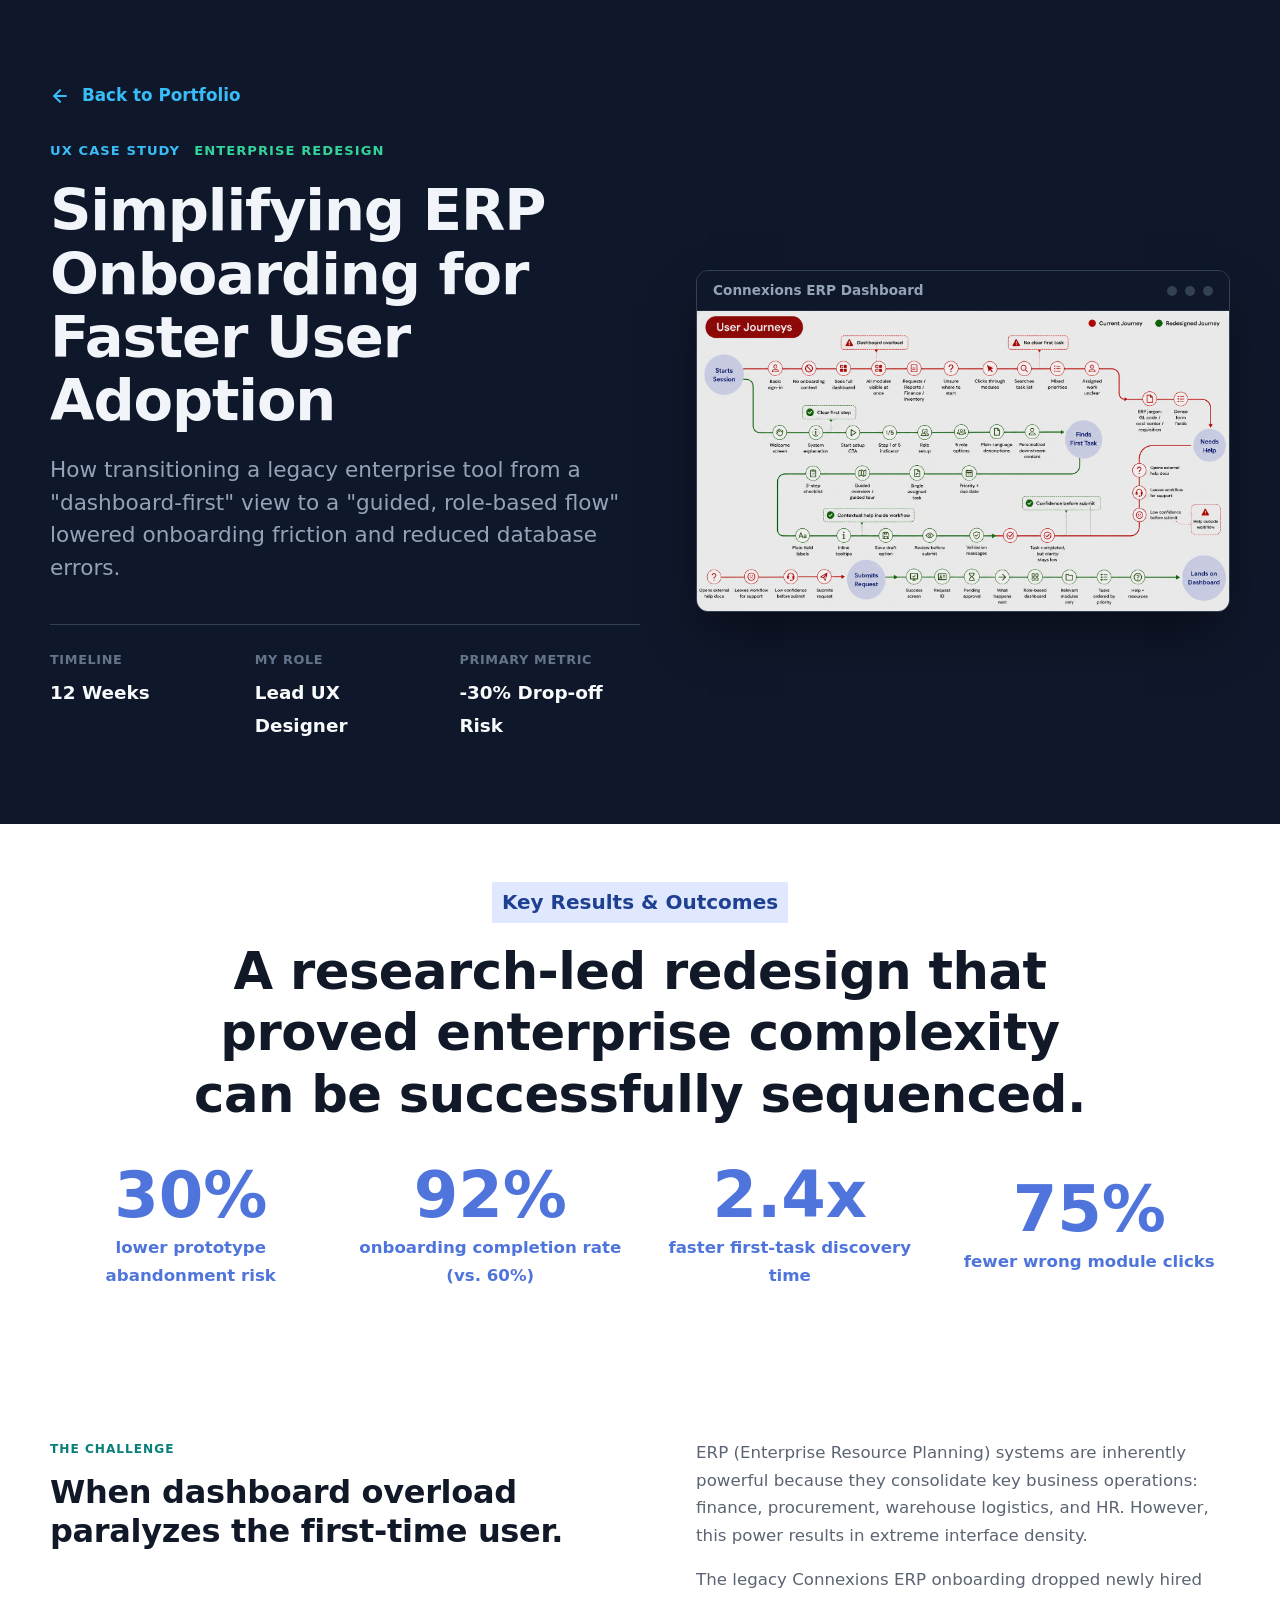
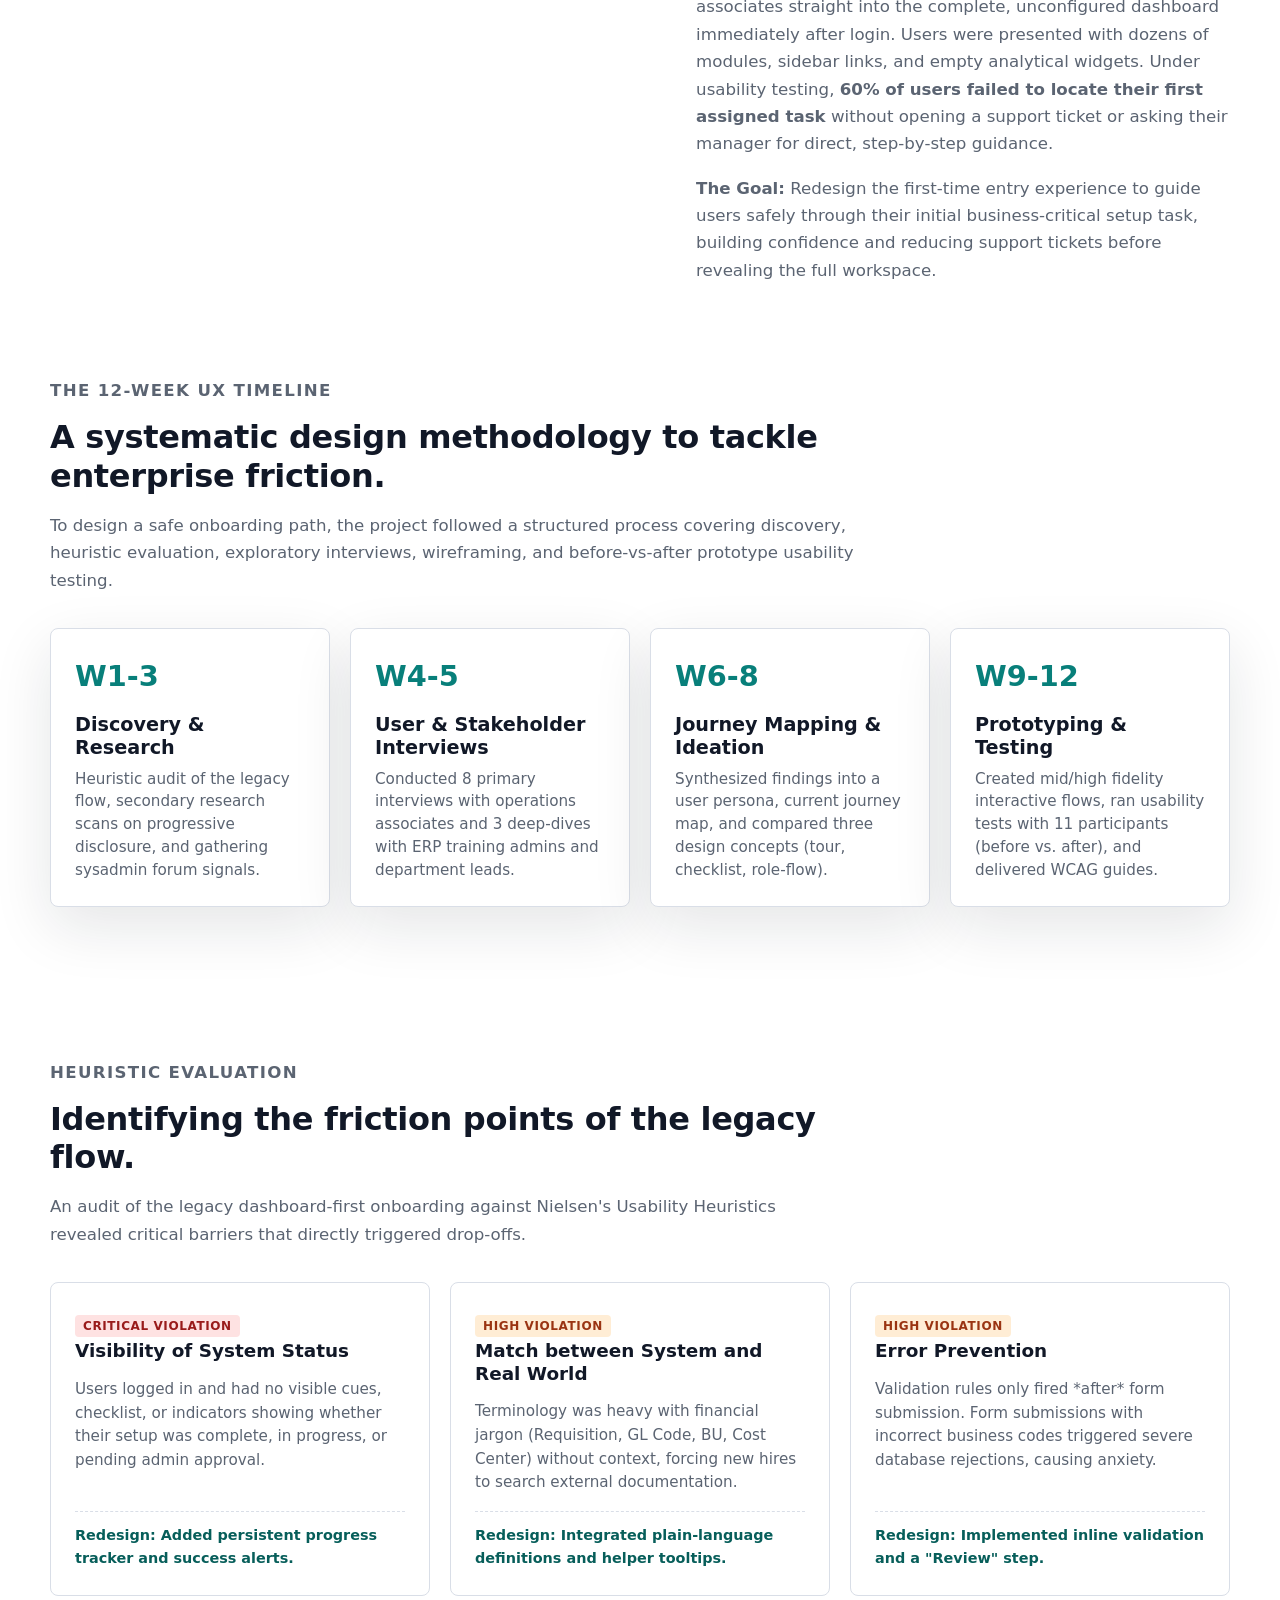
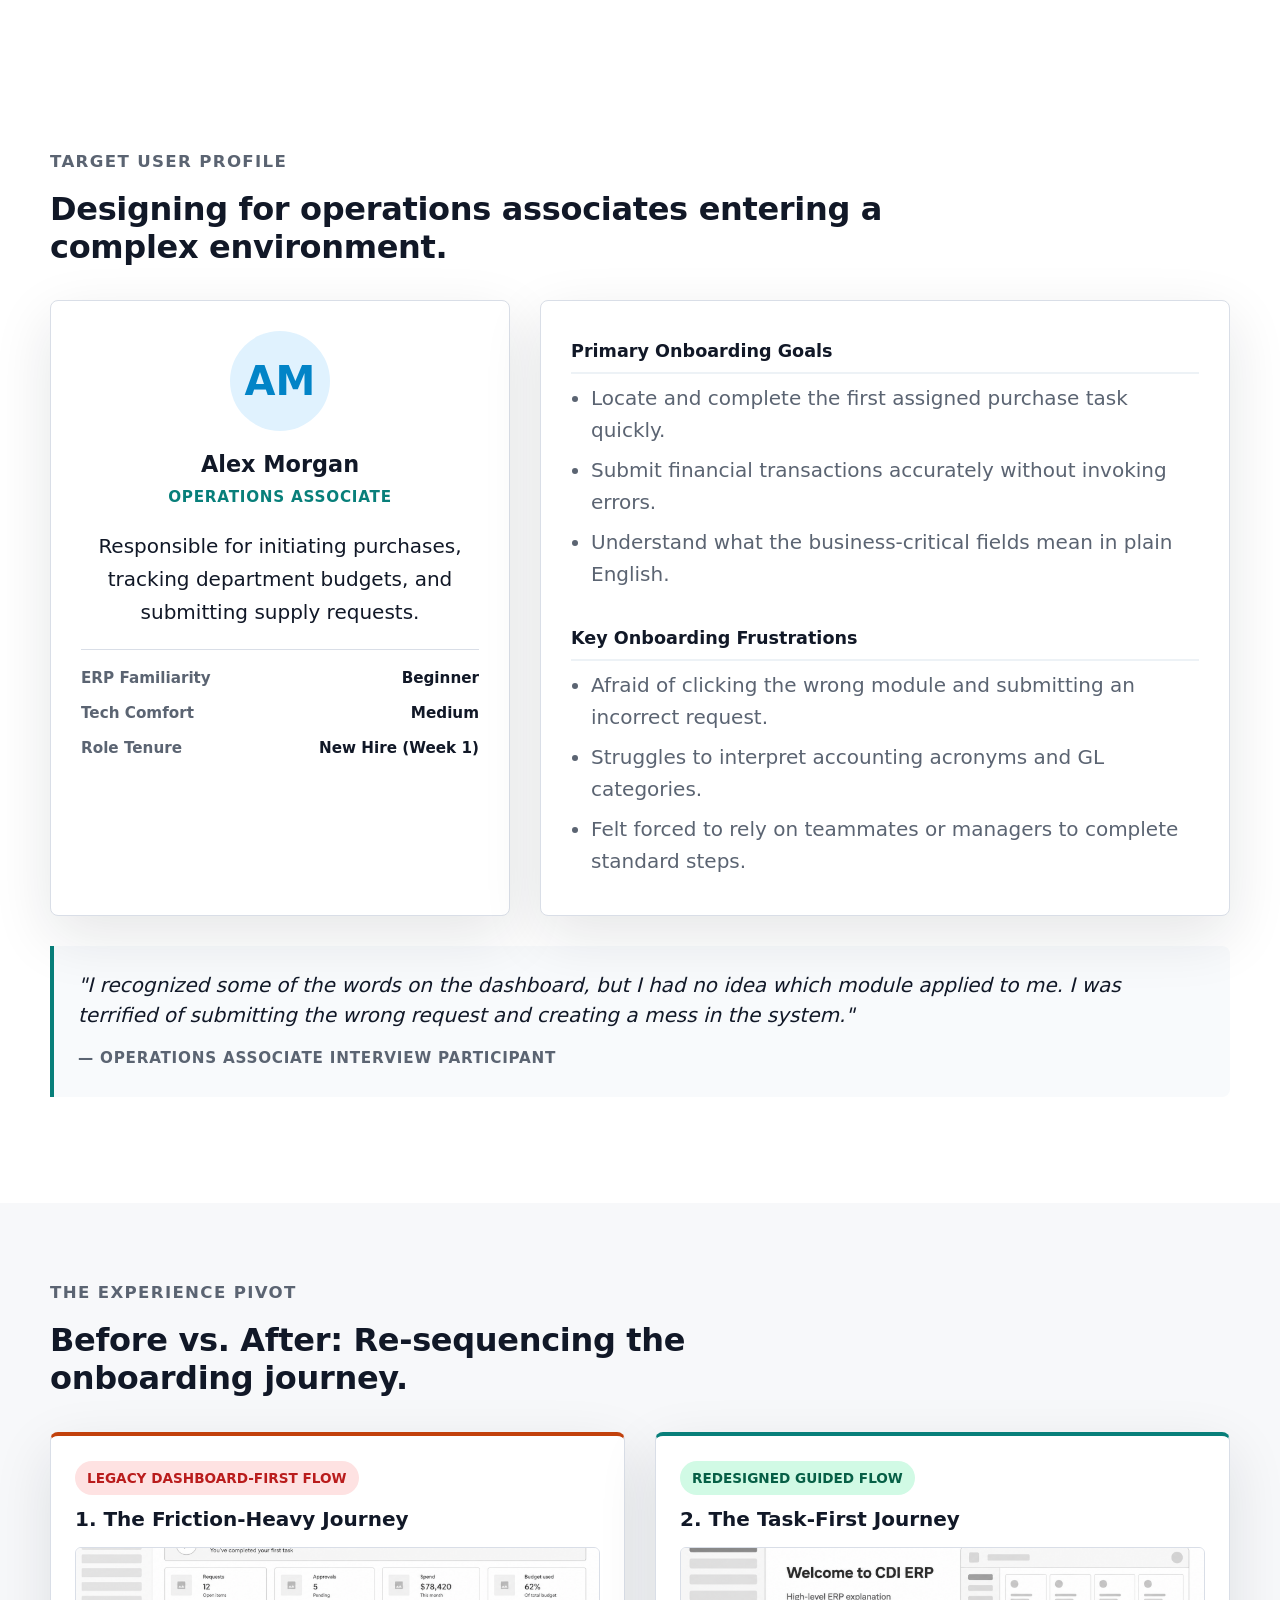
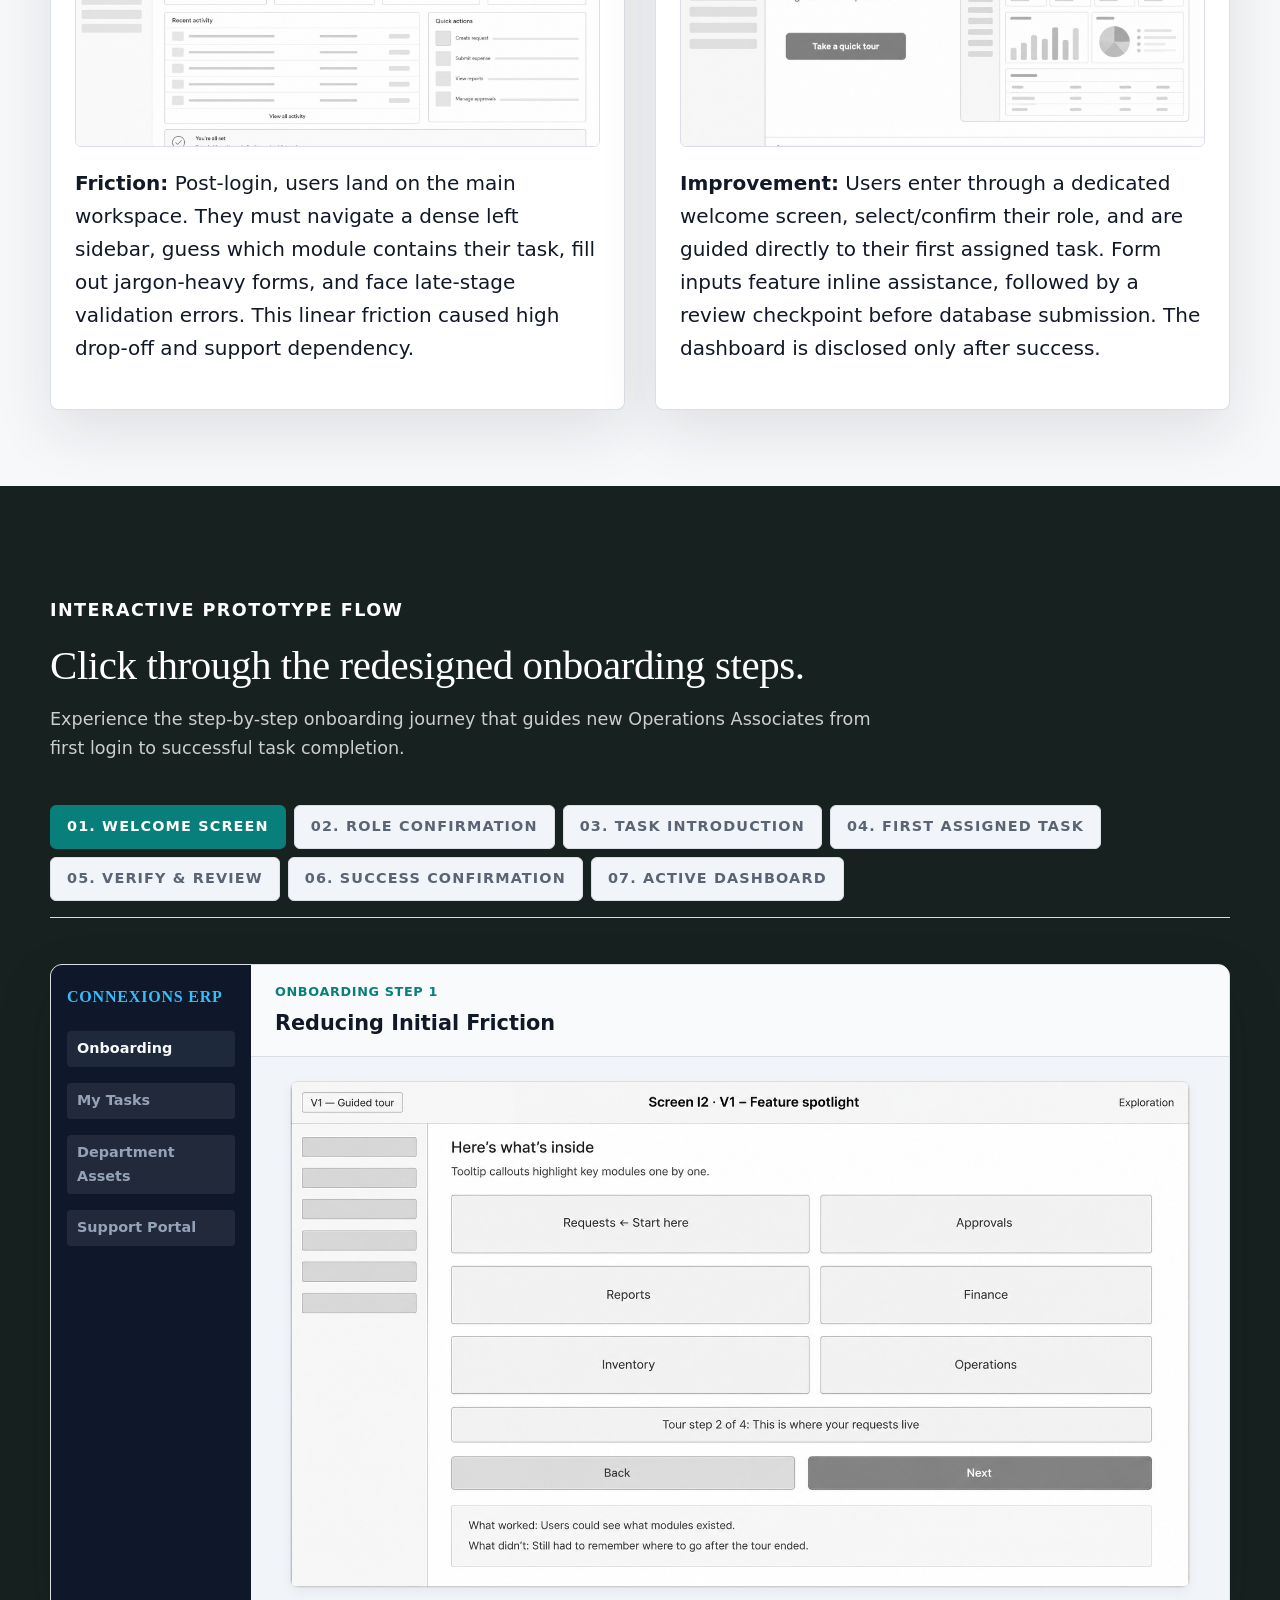
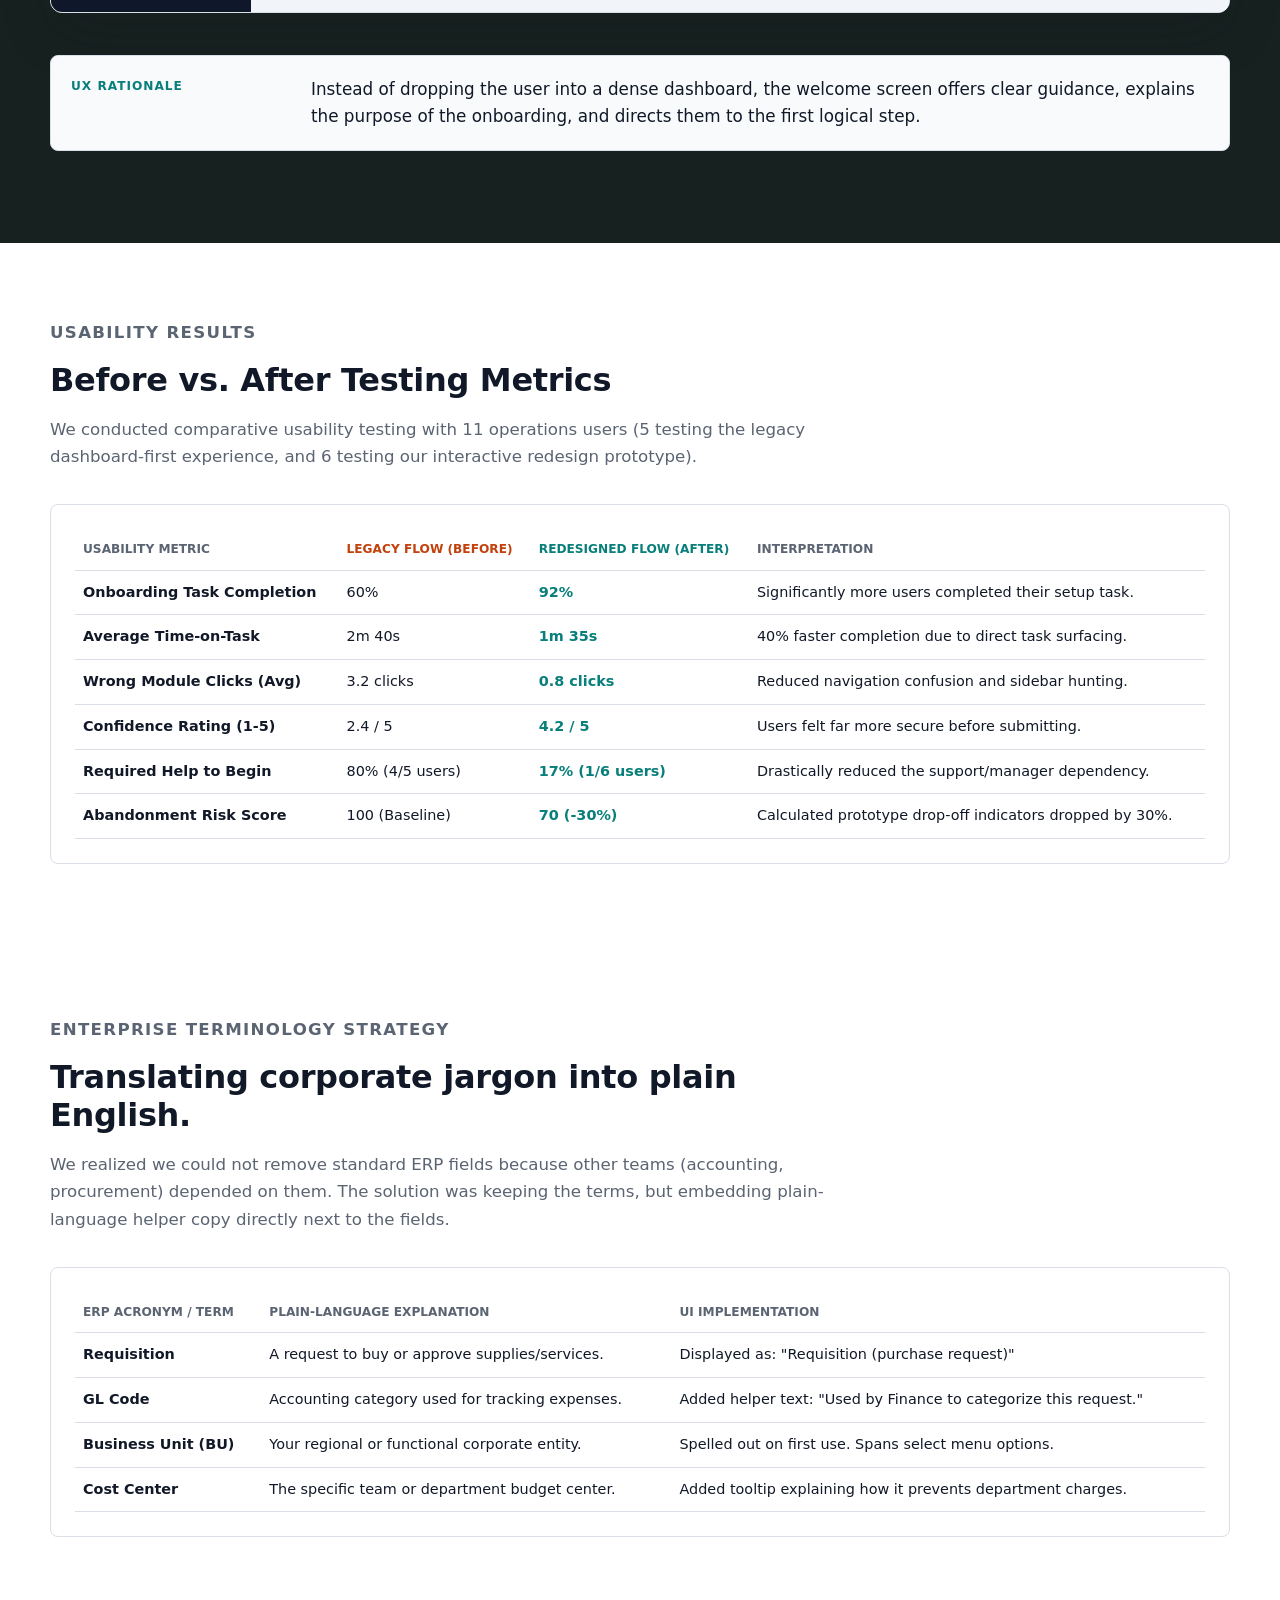
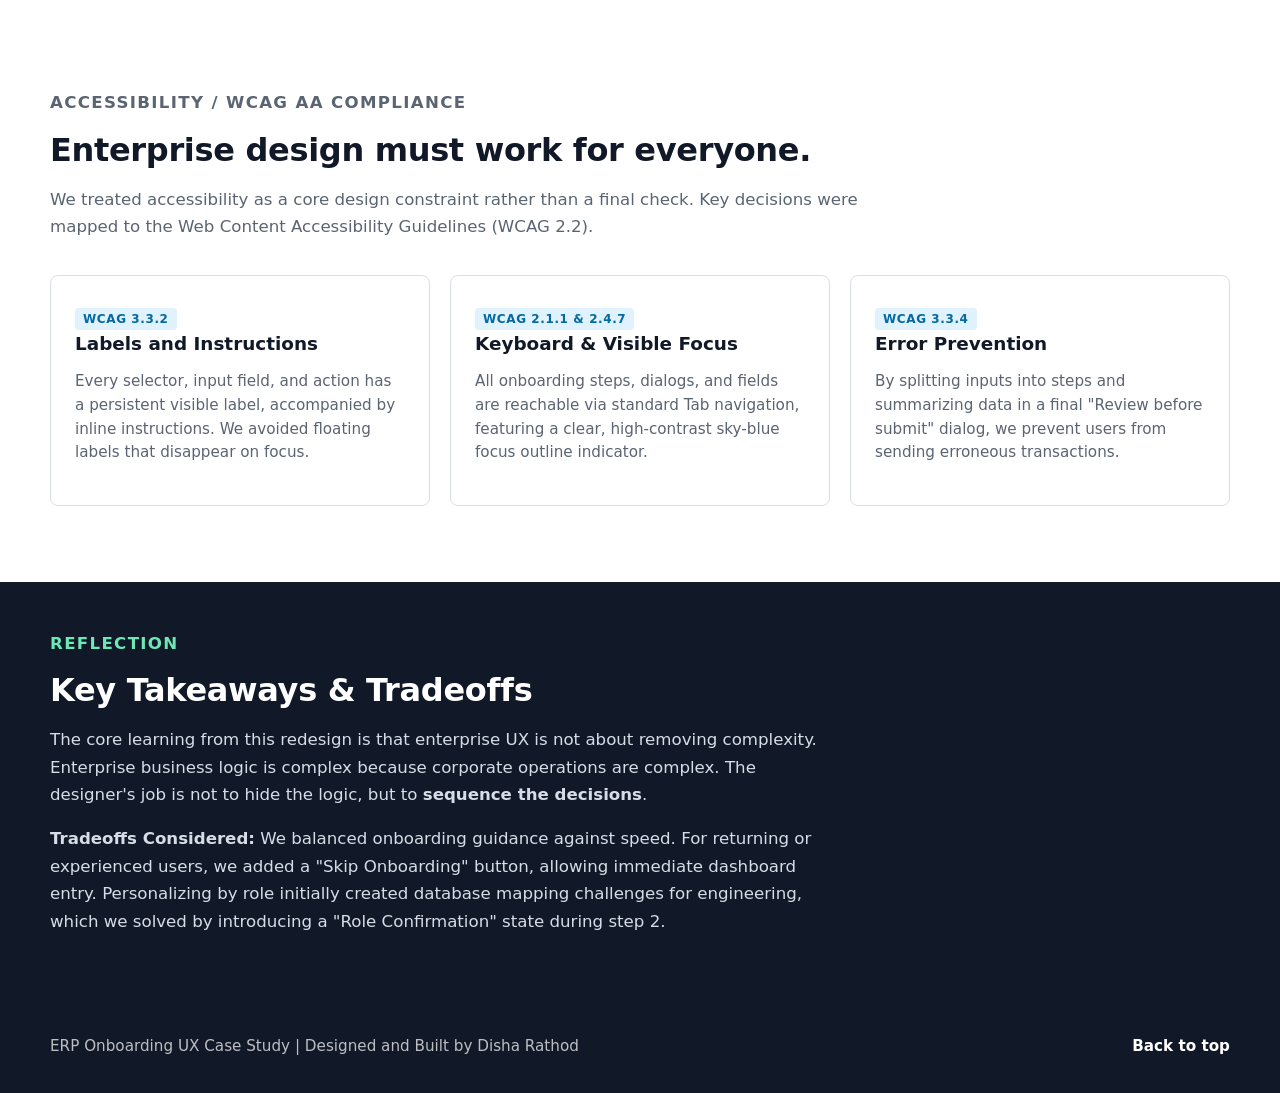
==== erp_case_study.html @ 384bfbc7 "feat: add ERP Onboarding UX case study and integrate with homepage" ====
<!DOCTYPE html>
<html lang="en">
<head>
  <meta charset="UTF-8" />
  <meta name="viewport" content="width=device-width, initial-scale=1.0" />
  <title>Simplifying ERP Onboarding | Enterprise UX Case Study</title>
  <link rel="stylesheet" href="styles.css" />
</head>
<body class="erp-page">
  <a class="skip-link" href="#main">Skip to content</a>

  <main id="main">
    <!-- Hero Section -->
    <section class="erp-hero" id="top">
      <div class="section-inner">
        <a href="index.html" class="erp-back-link" aria-label="Back to main portfolio">
          <svg width="20" height="20" viewBox="0 0 24 24" fill="none" stroke="currentColor" stroke-width="2.5" stroke-linecap="round" stroke-linejoin="round" aria-hidden="true" style="vertical-align: middle; margin-right: 4px;"><line x1="19" y1="12" x2="5" y2="12"></line><polyline points="12 19 5 12 12 5"></polyline></svg>
          Back to Portfolio
        </a>
        
        <div class="erp-hero-grid">
          <div class="erp-hero-copy">
            <div class="erp-tag-row" aria-label="Project categories">
              <span>UX Case Study</span>
              <span>Enterprise Redesign</span>
            </div>
            <h1>Simplifying ERP Onboarding for Faster User Adoption</h1>
            <p class="erp-hero-subtitle">
              How transitioning a legacy enterprise tool from a "dashboard-first" view to a "guided, role-based flow" lowered onboarding friction and reduced database errors.
            </p>
            
            <div class="erp-hero-meta" aria-label="Project overview">
              <article>
                <span>Timeline</span>
                <strong>12 Weeks</strong>
              </article>
              <article>
                <span>My Role</span>
                <strong>Lead UX Designer</strong>
              </article>
              <article>
                <span>Primary Metric</span>
                <strong>-30% Drop-off Risk</strong>
              </article>
            </div>
          </div>
          
          <div class="erp-browser-frame" aria-label="Redesigned ERP portal preview">
            <div class="erp-browser-bar">
              <span>Connexions ERP Dashboard</span>
              <i></i><i></i><i></i>
            </div>
            <div class="erp-browser-visual">
              <img src="assets/erp/wireframe_10.png" alt="Widescreen high-fidelity redesign preview" />
            </div>
          </div>
        </div>
      </div>
    </section>

    <!-- Impact Section -->
    <section class="impact-hero" id="impact" aria-label="Impact overview">
      <div class="section-inner">
        <p class="impact-kicker">Key Results & Outcomes</p>
        <h2>A research-led redesign that proved enterprise complexity can be successfully sequenced.</h2>
        <div class="impact-number-row">
          <article>
            <strong>30%</strong>
            <span>lower prototype abandonment risk</span>
          </article>
          <article>
            <strong>92%</strong>
            <span>onboarding completion rate (vs. 60%)</span>
          </article>
          <article>
            <strong>2.4x</strong>
            <span>faster first-task discovery time</span>
          </article>
          <article>
            <strong>75%</strong>
            <span>fewer wrong module clicks</span>
          </article>
        </div>
      </div>
    </section>

    <!-- Context & Challenge -->
    <section class="context-section" id="context">
      <div class="section-inner context-grid">
        <div>
          <p class="eyebrow">The Challenge</p>
          <h2>When dashboard overload paralyzes the first-time user.</h2>
        </div>
        <div class="body-stack">
          <p>
            ERP (Enterprise Resource Planning) systems are inherently powerful because they consolidate key business operations: finance, procurement, warehouse logistics, and HR. However, this power results in extreme interface density.
          </p>
          <p>
            The legacy Connexions ERP onboarding dropped newly hired associates straight into the complete, unconfigured dashboard immediately after login. Users were presented with dozens of modules, sidebar links, and empty analytical widgets. Under usability testing, <strong>60% of users failed to locate their first assigned task</strong> without opening a support ticket or asking their manager for direct, step-by-step guidance.
          </p>
          <p>
            <strong>The Goal:</strong> Redesign the first-time entry experience to guide users safely through their initial business-critical setup task, building confidence and reducing support tickets before revealing the full workspace.
          </p>
        </div>
      </div>
    </section>

    <!-- 12-Week Timeline -->
    <section class="project-specs-section" id="timeline" aria-label="Project Timeline">
      <div class="section-inner">
        <div class="section-heading">
          <p class="eyebrow">The 12-Week UX Timeline</p>
          <h2>A systematic design methodology to tackle enterprise friction.</h2>
          <p>
            To design a safe onboarding path, the project followed a structured process covering discovery, heuristic evaluation, exploratory interviews, wireframing, and before-vs-after prototype usability testing.
          </p>
        </div>
        
        <div class="erp-timeline-grid">
          <article class="erp-timeline-card">
            <span class="week-number">W1-3</span>
            <h3>Discovery & Research</h3>
            <p>Heuristic audit of the legacy flow, secondary research scans on progressive disclosure, and gathering sysadmin forum signals.</p>
          </article>
          <article class="erp-timeline-card">
            <span class="week-number">W4-5</span>
            <h3>User & Stakeholder Interviews</h3>
            <p>Conducted 8 primary interviews with operations associates and 3 deep-dives with ERP training admins and department leads.</p>
          </article>
          <article class="erp-timeline-card">
            <span class="week-number">W6-8</span>
            <h3>Journey Mapping & Ideation</h3>
            <p>Synthesized findings into a user persona, current journey map, and compared three design concepts (tour, checklist, role-flow).</p>
          </article>
          <article class="erp-timeline-card">
            <span class="week-number">W9-12</span>
            <h3>Prototyping & Testing</h3>
            <p>Created mid/high fidelity interactive flows, ran usability tests with 11 participants (before vs. after), and delivered WCAG guides.</p>
          </article>
        </div>
      </div>
    </section>

    <!-- Heuristic Evaluation -->
    <section class="system-section" id="heuristics">
      <div class="section-inner">
        <div class="section-heading narrow">
          <p class="eyebrow">Heuristic Evaluation</p>
          <h2>Identifying the friction points of the legacy flow.</h2>
          <p>
            An audit of the legacy dashboard-first onboarding against Nielsen's Usability Heuristics revealed critical barriers that directly triggered drop-offs.
          </p>
        </div>
        
        <div class="erp-audit-grid">
          <article class="erp-audit-card">
            <div>
              <span class="severity-badge critical">Critical Violation</span>
              <h3>Visibility of System Status</h3>
              <p>Users logged in and had no visible cues, checklist, or indicators showing whether their setup was complete, in progress, or pending admin approval.</p>
            </div>
            <div class="response-note">Redesign: Added persistent progress tracker and success alerts.</div>
          </article>
          
          <article class="erp-audit-card">
            <div>
              <span class="severity-badge high">High Violation</span>
              <h3>Match between System and Real World</h3>
              <p>Terminology was heavy with financial jargon (Requisition, GL Code, BU, Cost Center) without context, forcing new hires to search external documentation.</p>
            </div>
            <div class="response-note">Redesign: Integrated plain-language definitions and helper tooltips.</div>
          </article>
          
          <article class="erp-audit-card">
            <div>
              <span class="severity-badge high">High Violation</span>
              <h3>Error Prevention</h3>
              <p>Validation rules only fired *after* form submission. Form submissions with incorrect business codes triggered severe database rejections, causing anxiety.</p>
            </div>
            <div class="response-note">Redesign: Implemented inline validation and a "Review" step.</div>
          </article>
        </div>
      </div>
    </section>

    <!-- Primary Persona -->
    <section class="context-section" id="persona">
      <div class="section-inner">
        <div class="section-heading">
          <p class="eyebrow">Target User Profile</p>
          <h2>Designing for operations associates entering a complex environment.</h2>
        </div>
        
        <div class="erp-persona-grid">
          <article class="erp-persona-card">
            <div class="erp-persona-avatar">AM</div>
            <h3>Alex Morgan</h3>
            <span class="role-title">Operations Associate</span>
            <p>Responsible for initiating purchases, tracking department budgets, and submitting supply requests.</p>
            <dl>
              <div><dt>ERP Familiarity</dt><dd>Beginner</dd></div>
              <div><dt>Tech Comfort</dt><dd>Medium</dd></div>
              <div><dt>Role Tenure</dt><dd>New Hire (Week 1)</dd></div>
            </dl>
          </article>
          
          <div class="erp-persona-details">
            <div>
              <h4>Primary Onboarding Goals</h4>
              <ul>
                <li>Locate and complete the first assigned purchase task quickly.</li>
                <li>Submit financial transactions accurately without invoking errors.</li>
                <li>Understand what the business-critical fields mean in plain English.</li>
              </ul>
            </div>
            <div>
              <h4>Key Onboarding Frustrations</h4>
              <ul>
                <li>Afraid of clicking the wrong module and submitting an incorrect request.</li>
                <li>Struggles to interpret accounting acronyms and GL categories.</li>
                <li>Felt forced to rely on teammates or managers to complete standard steps.</li>
              </ul>
            </div>
          </div>
        </div>
        
        <div class="erp-quote-strip">
          <p>"I recognized some of the words on the dashboard, but I had no idea which module applied to me. I was terrified of submitting the wrong request and creating a mess in the system."</p>
          <span>— Operations Associate Interview Participant</span>
        </div>
      </div>
    </section>

    <!-- Before & After Comparison -->
    <section class="process-section" id="journey">
      <div class="section-inner">
        <div class="section-heading">
          <p class="eyebrow">The Experience Pivot</p>
          <h2>Before vs. After: Re-sequencing the onboarding journey.</h2>
        </div>

        <div class="erp-comparison-grid">
          <article class="erp-comparison-card before">
            <span class="erp-metric-badge" style="background:#fee2e2; color:#b91c1c;">Legacy Dashboard-First Flow</span>
            <h3>1. The Friction-Heavy Journey</h3>
            <div class="visual-mockup">
              <img src="assets/erp/wireframe_9.png" alt="Legacy dense dashboard before redesign" />
            </div>
            <p><strong>Friction:</strong> Post-login, users land on the main workspace. They must navigate a dense left sidebar, guess which module contains their task, fill out jargon-heavy forms, and face late-stage validation errors. This linear friction caused high drop-off and support dependency.</p>
          </article>

          <article class="erp-comparison-card after">
            <span class="erp-metric-badge" style="background:#d1fae5; color:#065f46;">Redesigned Guided Flow</span>
            <h3>2. The Task-First Journey</h3>
            <div class="visual-mockup">
              <img src="assets/erp/wireframe_1.png" alt="Redesigned guided entry flow" />
            </div>
            <p><strong>Improvement:</strong> Users enter through a dedicated welcome screen, select/confirm their role, and are guided directly to their first assigned task. Form inputs feature inline assistance, followed by a review checkpoint before database submission. The dashboard is disclosed only after success.</p>
          </article>
        </div>
      </div>
    </section>

    <!-- Interactive Walkthrough -->
    <section class="cp-walkthrough erp-walkthrough" id="walkthrough">
      <div class="cp-container">
        <div class="cp-section-heading light">
          <p class="cp-eyebrow">Interactive Prototype Flow</p>
          <h2>Click through the redesigned onboarding steps.</h2>
          <p>
            Experience the step-by-step onboarding journey that guides new Operations Associates from first login to successful task completion.
          </p>
        </div>

        <div class="cp-walkthrough-shell">
          <div class="cp-screen-tabs erp-screen-tabs" role="tablist" aria-label="ERP Onboarding screens">
            <button type="button" class="active" data-erp-screen="welcome" role="tab" aria-selected="true">01. Welcome Screen</button>
            <button type="button" data-erp-screen="rolesetup" role="tab" aria-selected="false">02. Role Confirmation</button>
            <button type="button" data-erp-screen="taskintro" role="tab" aria-selected="false">03. Task Introduction</button>
            <button type="button" data-erp-screen="firsttask" role="tab" aria-selected="false">04. First Assigned Task</button>
            <button type="button" data-erp-screen="review" role="tab" aria-selected="false">05. Verify & Review</button>
            <button type="button" data-erp-screen="success" role="tab" aria-selected="false">06. Success Confirmation</button>
            <button type="button" data-erp-screen="dashboard" role="tab" aria-selected="false">07. Active Dashboard</button>
          </div>

          <div class="cp-prototype-frame erp-prototype-frame">
            <aside class="cp-prototype-nav erp-prototype-nav">
              <strong>Connexions ERP</strong>
              <span class="active">Onboarding</span>
              <span>My Tasks</span>
              <span>Department Assets</span>
              <span>Support Portal</span>
            </aside>
            <div class="cp-prototype-screen erp-prototype-screen">
              <div class="erp-screen-top">
                <span id="erp-screen-kicker">Onboarding Step 1</span>
                <strong id="erp-screen-title">Reducing Initial Friction</strong>
              </div>
              <div class="erp-screen-content" id="erp-screen-content" aria-live="polite">
                <div class="erp-mockup-wrapper">
                  <img id="erp-screen-img" src="assets/erp/wireframe_2.png" alt="Onboarding Welcome Screen" />
                </div>
              </div>
            </div>
          </div>

          <aside class="cp-screen-rationale erp-screen-rationale" id="erp-screen-rationale">
            <p class="cp-eyebrow">UX Rationale</p>
            <p id="erp-screen-rationale-text">
              Instead of dropping the user into a dense dashboard, the welcome screen offers clear guidance, explains the purpose of the onboarding, and directs them to the first logical step.
            </p>
          </aside>
        </div>
      </div>
    </section>

    <!-- Usability Testing Results -->
    <section class="context-section" id="results">
      <div class="section-inner">
        <div class="section-heading">
          <p class="eyebrow">Usability Results</p>
          <h2>Before vs. After Testing Metrics</h2>
          <p>
            We conducted comparative usability testing with 11 operations users (5 testing the legacy dashboard-first experience, and 6 testing our interactive redesign prototype).
          </p>
        </div>

        <div class="decision-matrix" aria-label="Before and after usability testing metrics">
          <table>
            <thead>
              <tr>
                <th scope="col">Usability Metric</th>
                <th scope="col" style="color: var(--red);">Legacy Flow (Before)</th>
                <th scope="col" style="color: var(--teal);">Redesigned Flow (After)</th>
                <th scope="col">Interpretation</th>
              </tr>
            </thead>
            <tbody>
              <tr>
                <td><strong>Onboarding Task Completion</strong></td>
                <td>60%</td>
                <td style="font-weight:800; color: var(--teal);">92%</td>
                <td>Significantly more users completed their setup task.</td>
              </tr>
              <tr>
                <td><strong>Average Time-on-Task</strong></td>
                <td>2m 40s</td>
                <td style="font-weight:800; color: var(--teal);">1m 35s</td>
                <td>40% faster completion due to direct task surfacing.</td>
              </tr>
              <tr>
                <td><strong>Wrong Module Clicks (Avg)</strong></td>
                <td>3.2 clicks</td>
                <td style="font-weight:800; color: var(--teal);">0.8 clicks</td>
                <td>Reduced navigation confusion and sidebar hunting.</td>
              </tr>
              <tr>
                <td><strong>Confidence Rating (1-5)</strong></td>
                <td>2.4 / 5</td>
                <td style="font-weight:800; color: var(--teal);">4.2 / 5</td>
                <td>Users felt far more secure before submitting.</td>
              </tr>
              <tr>
                <td><strong>Required Help to Begin</strong></td>
                <td>80% (4/5 users)</td>
                <td style="font-weight:800; color: var(--teal);">17% (1/6 users)</td>
                <td>Drastically reduced the support/manager dependency.</td>
              </tr>
              <tr>
                <td><strong>Abandonment Risk Score</strong></td>
                <td>100 (Baseline)</td>
                <td style="font-weight:800; color: var(--teal);">70 (-30%)</td>
                <td>Calculated prototype drop-off indicators dropped by 30%.</td>
              </tr>
            </tbody>
          </table>
        </div>
      </div>
    </section>

    <!-- Content Glossary -->
    <section class="system-section" id="glossary">
      <div class="section-inner">
        <div class="section-heading narrow">
          <p class="eyebrow">Enterprise Terminology Strategy</p>
          <h2>Translating corporate jargon into plain English.</h2>
          <p>
            We realized we could not remove standard ERP fields because other teams (accounting, procurement) depended on them. The solution was keeping the terms, but embedding plain-language helper copy directly next to the fields.
          </p>
        </div>

        <div class="decision-matrix" aria-label="Terminology translations">
          <table>
            <thead>
              <tr>
                <th scope="col">ERP Acronym / Term</th>
                <th scope="col">Plain-Language Explanation</th>
                <th scope="col">UI Implementation</th>
              </tr>
            </thead>
            <tbody>
              <tr>
                <td><strong>Requisition</strong></td>
                <td>A request to buy or approve supplies/services.</td>
                <td>Displayed as: "Requisition (purchase request)"</td>
              </tr>
              <tr>
                <td><strong>GL Code</strong></td>
                <td>Accounting category used for tracking expenses.</td>
                <td>Added helper text: "Used by Finance to categorize this request."</td>
              </tr>
              <tr>
                <td><strong>Business Unit (BU)</strong></td>
                <td>Your regional or functional corporate entity.</td>
                <td>Spelled out on first use. Spans select menu options.</td>
              </tr>
              <tr>
                <td><strong>Cost Center</strong></td>
                <td>The specific team or department budget center.</td>
                <td>Added tooltip explaining how it prevents department charges.</td>
              </tr>
            </tbody>
          </table>
        </div>
      </div>
    </section>

    <!-- Accessibility Section -->
    <section class="context-section" id="accessibility">
      <div class="section-inner">
        <div class="section-heading">
          <p class="eyebrow">Accessibility / WCAG AA Compliance</p>
          <h2>Enterprise design must work for everyone.</h2>
          <p>
            We treated accessibility as a core design constraint rather than a final check. Key decisions were mapped to the Web Content Accessibility Guidelines (WCAG 2.2).
          </p>
        </div>

        <div class="erp-audit-grid">
          <article class="erp-audit-card">
            <div>
              <span class="severity-badge" style="background:#e0f2fe; color:#0369a1;">WCAG 3.3.2</span>
              <h3>Labels and Instructions</h3>
              <p>Every selector, input field, and action has a persistent visible label, accompanied by inline instructions. We avoided floating labels that disappear on focus.</p>
            </div>
          </article>
          <article class="erp-audit-card">
            <div>
              <span class="severity-badge" style="background:#e0f2fe; color:#0369a1;">WCAG 2.1.1 & 2.4.7</span>
              <h3>Keyboard & Visible Focus</h3>
              <p>All onboarding steps, dialogs, and fields are reachable via standard Tab navigation, featuring a clear, high-contrast sky-blue focus outline indicator.</p>
            </div>
          </article>
          <article class="erp-audit-card">
            <div>
              <span class="severity-badge" style="background:#e0f2fe; color:#0369a1;">WCAG 3.3.4</span>
              <h3>Error Prevention</h3>
              <p>By splitting inputs into steps and summarizing data in a final "Review before submit" dialog, we prevent users from sending erroneous transactions.</p>
            </div>
          </article>
        </div>
      </div>
    </section>

    <!-- Reflections & Tradeoffs -->
    <section class="reflection-section" id="reflections">
      <div class="section-inner reflection-card">
        <p class="eyebrow">Reflection</p>
        <h2>Key Takeaways & Tradeoffs</h2>
        <p>
          The core learning from this redesign is that enterprise UX is not about removing complexity. Enterprise business logic is complex because corporate operations are complex. The designer's job is not to hide the logic, but to <strong>sequence the decisions</strong>.
        </p>
        <p>
          <strong>Tradeoffs Considered:</strong> We balanced onboarding guidance against speed. For returning or experienced users, we added a "Skip Onboarding" button, allowing immediate dashboard entry. Personalizing by role initially created database mapping challenges for engineering, which we solved by introducing a "Role Confirmation" state during step 2.
        </p>
      </div>
    </section>
  </main>

  <footer class="cp-footer erp-footer">
    <div class="cp-container">
      <p>ERP Onboarding UX Case Study | Designed and Built by Disha Rathod</p>
      <a href="#top">Back to top</a>
    </div>
  </footer>

  <script>
    // Configuration object mapping tabs to wireframe images, kickers, titles, and rationale copy.
    const erpScreens = {
      welcome: {
        kicker: "Onboarding Step 1: Welcome Screen",
        title: "Reducing Initial Friction",
        image: "assets/erp/wireframe_2.png",
        rationale: "Instead of dropping the user into a dense dashboard, the welcome screen offers clear guidance, explains the purpose of the onboarding, and directs them to the first logical step."
      },
      rolesetup: {
        kicker: "Onboarding Step 2: Role Confirmation",
        title: "Personalizing the Workflow",
        image: "assets/erp/wireframe_3.png",
        rationale: "Confirming the user's role (e.g., Operations Associate) ensures that only relevant modules and tasks are surfaced, preventing cognitive overload and irrelevant navigation choices."
      },
      taskintro: {
        kicker: "Onboarding Step 3: Task Introduction",
        title: "Providing Clear Direction",
        image: "assets/erp/wireframe_4.png",
        rationale: "Before launching into the form, a transitional intro details exactly what the user is about to do and why it matters, ensuring they feel prepared and in control."
      },
      firsttask: {
        kicker: "Onboarding Step 4: First Assigned Task",
        title: "Guided Interaction",
        image: "assets/erp/wireframe_5.png",
        rationale: "The user is guided to fill out their first business task (e.g. creating a purchase requisition) with inline contextual tooltips explaining complex terms like GL Code and Cost Center."
      },
      review: {
        kicker: "Onboarding Step 5: Verify & Review",
        title: "Error Prevention & Reassurance",
        image: "assets/erp/wireframe_6.png",
        rationale: "Before committing data, a comprehensive review screen highlights what will be submitted. This directly addresses the users' fear of making a costly database mistake."
      },
      success: {
        kicker: "Onboarding Step 6: Success Confirmation",
        title: "Building Confidence",
        image: "assets/erp/wireframe_7.png",
        rationale: "Confirming that the task was successfully received by the database validates the user's effort and gives them clear instructions on what to expect next."
      },
      dashboard: {
        kicker: "Onboarding Step 7: Active Dashboard",
        title: "Entering the Workspace",
        image: "assets/erp/wireframe_8.png",
        rationale: "After successfully completing their first task, the user is transitioned to the main ERP dashboard. The workspace is now fully configured and prioritizes their role's key modules."
      }
    };

    const erpButtons = document.querySelectorAll("[data-erp-screen]");
    const erpKicker = document.querySelector("#erp-screen-kicker");
    const erpTitle = document.querySelector("#erp-screen-title");
    const erpImage = document.querySelector("#erp-screen-img");
    const erpRationale = document.querySelector("#erp-screen-rationale-text");

    erpButtons.forEach((button) => {
      button.addEventListener("click", () => {
        const key = button.dataset.erpScreen;
        const screen = erpScreens[key];
        
        erpButtons.forEach((btn) => {
          const active = btn === button;
          btn.classList.toggle("active", active);
          btn.setAttribute("aria-selected", active ? "true" : "false");
        });
        
        erpKicker.textContent = screen.kicker;
        erpTitle.textContent = screen.title;
        erpImage.src = screen.image;
        erpImage.alt = screen.kicker;
        erpRationale.textContent = screen.rationale;
      });
    });
  </script>
</body>
</html>
---- styles.css ----
:root {
  --bg: #f7f8fa;
  --surface: #ffffff;
  --ink: #111827;
  --muted: #5b6472;
  --soft: #edf2f6;
  --line: #d9dee7;
  --teal: #087f7a;
  --teal-dark: #075e5a;
  --blue: #2563eb;
  --amber: #b7791f;
  --red: #c2410c;
  --green: #0f766e;
  --radius: 8px;
  --shadow: 0 20px 60px rgba(17, 24, 39, 0.11);
}

* {
  box-sizing: border-box;
}

html {
  scroll-behavior: smooth;
}

body {
  margin: 0;
  background: var(--bg);
  color: var(--ink);
  font-family:
    Inter, ui-sans-serif, system-ui, -apple-system, BlinkMacSystemFont, "Segoe UI", sans-serif;
  line-height: 1.65;
  font-size: 1.25rem;
}

button,
input,
select,
textarea {
  font: inherit;
}

a {
  color: inherit;
}

a:focus-visible,
button:focus-visible,
input:focus-visible,
select:focus-visible,
textarea:focus-visible {
  outline: 3px solid rgba(8, 127, 122, 0.45);
  outline-offset: 4px;
}

.skip-link {
  position: absolute;
  top: 12px;
  left: 12px;
  z-index: 20;
  transform: translateY(-140%);
  padding: 10px 14px;
  border-radius: var(--radius);
  background: var(--ink);
  color: var(--surface);
}

.skip-link:focus {
  transform: translateY(0);
}

.section-inner {
  width: min(1180px, calc(100% - 40px));
  margin: 0 auto;
}

section {
  padding: 76px 0;
}

.hero-section {
  position: relative;
  overflow: hidden;
  min-height: 680px;
  padding: 82px 0;
  background: #000000;
  color: #f8fafc;
}

.hero-grid,
.context-grid,
.project-intro,
.iteration-lab {
  display: grid;
  grid-template-columns: minmax(0, 1.05fr) minmax(360px, 0.95fr);
  gap: 56px;
  align-items: start;
}

.dark-hero-grid {
  display: grid;
  grid-template-columns: minmax(0, 0.9fr) minmax(420px, 1.1fr);
  gap: 64px;
  align-items: center;
  min-height: 520px;
}

.hero-tags {
  display: flex;
  gap: 14px;
  margin-bottom: 18px;
  font-weight: 900;
  text-transform: uppercase;
}

.hero-tags span:first-child {
  color: #ff4040;
}

.hero-tags span:last-child {
  color: #20b15a;
}

.hero-subcontext {
  margin: 0 0 22px;
  color: #8c8f96;
  font-size: 1.24rem;
}

.dark-hero-copy h1 {
  max-width: 650px;
  color: #f1f5f9;
  font-size: clamp(3.1rem, 5.2vw, 5.35rem);
  line-height: 0.96;
  font-weight: 850;
}

.dark-hero-copy h2 {
  max-width: 650px;
  color: #f1f5f9;
  font-size: clamp(2.4rem, 4.5vw, 4rem);
  line-height: 1.02;
  font-weight: 850;
  margin: 0;
}

.hero-duration {
  margin: 52px 0;
  color: #e5e7eb;
  font-size: 1.32rem;
  font-weight: 760;
}

.hero-role-grid {
  display: grid;
  grid-template-columns: 0.8fr 1.2fr;
  gap: 46px;
  max-width: 820px;
}

.hero-role-grid span,
.dark-hero-visual > p {
  display: block;
  margin-bottom: 18px;
  color: #8c8f96;
  font-size: 0.88rem;
  font-weight: 850;
  text-transform: uppercase;
}

.hero-role-grid p {
  margin: 0;
  color: #f1f5f9;
  font-size: 1.14rem;
  font-weight: 620;
}

.dark-hero-visual {
  position: relative;
  min-height: 410px;
}

.dark-hero-visual > p {
  text-align: right;
  text-transform: none;
  font-size: 1.05rem;
}

.hero-dashboard-frame {
  overflow: hidden;
  border: 1px solid #30333a;
  border-radius: 16px;
  background: #f4f7fb;
  box-shadow: 0 26px 90px rgba(0, 0, 0, 0.58);
  filter: grayscale(0.22) saturate(0.88);
  opacity: 0.94;
}

.hero-dashboard-top {
  display: flex;
  align-items: center;
  gap: 16px;
  min-height: 54px;
  padding: 0 18px;
  background: #ffffff;
  color: #202733;
}

.hero-dashboard-top span {
  margin-right: auto;
  font-weight: 850;
}

.hero-dashboard-top i {
  width: 18px;
  height: 18px;
  border-radius: 50%;
  background: #d8e2ef;
}

.hero-dashboard-body {
  display: grid;
  grid-template-columns: 150px 1fr;
  min-height: 330px;
}

.hero-dashboard-body aside {
  display: grid;
  align-content: start;
  gap: 18px;
  padding: 26px 20px;
  background: #1f252d;
  color: #f8fafc;
}

.hero-dashboard-body aside span {
  width: 78%;
  height: 10px;
  border-radius: 999px;
  background: rgba(255, 255, 255, 0.22);
}

.hero-dashboard-body aside span:first-child {
  width: 42px;
  height: 42px;
  border-radius: 50%;
  background: #475569;
}

.hero-dashboard-body aside strong {
  font-size: 0.92rem;
}

.hero-dashboard-main {
  display: grid;
  gap: 18px;
  padding: 26px;
}

.hero-metric-row {
  display: grid;
  grid-template-columns: repeat(3, minmax(0, 1fr));
  gap: 14px;
}

.hero-metric-row article,
.hero-chart-card {
  border-radius: 4px;
  background: #ffffff;
}

.hero-metric-row article {
  padding: 18px;
  border-left: 3px solid #2b7cff;
}

.hero-metric-row span,
.hero-chart-card span {
  display: block;
  color: #8aa0b4;
  font-size: 0.82rem;
  font-weight: 760;
}

.hero-metric-row strong {
  display: block;
  color: #41576a;
  font-size: 1.3rem;
}

.hero-chart-card {
  padding: 20px;
}

.hero-chart-card div {
  display: flex;
  align-items: baseline;
  justify-content: space-between;
  gap: 16px;
  margin-bottom: 18px;
}

.hero-chart-card strong {
  color: #2167d2;
  font-size: 1.35rem;
}

.hero-chart-card svg {
  display: block;
  width: 100%;
  height: auto;
}

.hero-chart-card polyline {
  fill: none;
  stroke: #4c8cf0;
  stroke-linecap: round;
  stroke-linejoin: round;
  stroke-width: 7;
}

.eyebrow,
.card-label,
.impact-card span,
.snapshot-top span {
  margin: 0 0 14px;
  color: var(--teal);
  font-size: 0.76rem;
  font-weight: 850;
  letter-spacing: 0.08em;
  text-transform: uppercase;
}

h1,
h2,
h3,
h4,
p {
  overflow-wrap: anywhere;
}

h1 {
  max-width: 800px;
  margin: 0;
  font-size: clamp(1.8rem, 3.5vw, 2.8rem);
  line-height: 1.1;
  letter-spacing: -0.015em;
}

h2 {
  margin: 0;
  font-size: clamp(1.4rem, 2.5vw, 2.2rem);
  line-height: 1.2;
  letter-spacing: -0.01em;
}

h3 {
  margin: 0;
  font-size: 1.28rem;
  line-height: 1.22;
}

h4 {
  margin: 6px 0 8px;
  font-size: 1rem;
}

.hero-lede,
.section-heading p,
.project-intro p,
.body-stack p,
.lab-copy p,
.reflection-card p {
  color: var(--muted);
  font-size: 1.04rem;
}

.hero-lede {
  max-width: 690px;
  margin: 24px 0 0;
}

.hero-actions {
  display: flex;
  flex-wrap: wrap;
  gap: 12px;
  margin-top: 30px;
}

.hero-actions a,
button {
  display: inline-flex;
  align-items: center;
  justify-content: center;
  min-height: 44px;
  padding: 0 18px;
  border: 0;
  border-radius: var(--radius);
  background: var(--teal);
  color: var(--surface);
  font-weight: 850;
  cursor: pointer;
}

.hero-actions a:last-child,
.ghost-button {
  background: #e7f0ef;
  color: var(--teal-dark);
}

.case-snapshot,
.research-card,
.impact-card,
.mini-screen,
.process-timeline article,
.stakeholder-board article,
.before-after article,
.wcag-map article,
.accessibility-visuals article,
.component-board article {
  border: 1px solid var(--line);
  border-radius: var(--radius);
  background: var(--surface);
}

.case-snapshot {
  box-shadow: var(--shadow);
  overflow: hidden;
}

.snapshot-top {
  padding: 22px 24px;
  border-bottom: 1px solid var(--line);
  background: #111827;
  color: var(--surface);
}

.snapshot-top span {
  display: block;
  color: #6ee7b7;
}

.snapshot-top strong {
  font-size: 1.35rem;
}

.snapshot-grid {
  display: grid;
  grid-template-columns: repeat(2, minmax(0, 1fr));
  margin: 0;
}

.snapshot-grid div {
  min-height: 118px;
  padding: 18px;
  border-right: 1px solid var(--line);
  border-bottom: 1px solid var(--line);
}

.snapshot-grid dt {
  color: var(--muted);
  font-size: 0.76rem;
  font-weight: 850;
  text-transform: uppercase;
}

.snapshot-grid dd {
  margin: 8px 0 0;
  font-weight: 760;
}

.context-section,
.system-section {
  background: var(--surface);
}

.impact-hero {
  padding: 58px 0 70px;
  background: var(--surface);
  text-align: center;
}

.impact-kicker {
  display: inline-flex;
  margin: 0 0 18px;
  padding: 4px 10px;
  background: #dfe8ff;
  color: #1f3f91;
  font-weight: 780;
}

.impact-hero h2 {
  width: min(940px, 100%);
  margin: 0 auto;
  font-size: clamp(2rem, 4vw, 3.55rem);
}

.impact-number-row {
  display: grid;
  grid-template-columns: repeat(4, minmax(0, 1fr));
  gap: 18px;
  margin-top: 36px;
}

.impact-number-row article {
  display: grid;
  gap: 8px;
  align-content: center;
  min-height: 132px;
}

.impact-number-row strong {
  color: #4f75dc;
  font-size: clamp(2.7rem, 5vw, 4.6rem);
  line-height: 0.95;
}

.impact-number-row span {
  color: #4f75dc;
  font-size: 1.04rem;
  font-weight: 760;
}

.project-specs-section {
  padding: 0 0 76px;
  background: var(--surface);
}

.project-specs-grid {
  display: grid;
  grid-template-columns: repeat(2, minmax(0, 1fr));
  gap: 18px;
}

.spec-card {
  display: block;
  text-decoration: none;
  color: inherit;
  min-height: 430px;
  padding: 34px;
  border-radius: var(--radius);
  border: 1px solid var(--line);
  background: #ffffff;
  transition: transform 0.3s cubic-bezier(0.16, 1, 0.3, 1), box-shadow 0.3s ease, border-color 0.3s ease;
}

.spec-card:hover {
  transform: translateY(-6px);
  box-shadow: 0 16px 40px rgba(0, 0, 0, 0.06);
  border-color: #cbd5e1;
}

.spec-card h2 {
  margin-bottom: 12px;
  color: var(--ink);
}

.spec-card p {
  color: var(--muted);
}

.spec-card dl {
  display: grid;
  gap: 18px;
  margin: 34px 0 0;
}

.spec-card dt {
  margin-bottom: 8px;
  color: var(--muted);
  font-size: 0.76rem;
  font-weight: 850;
  text-transform: uppercase;
}

.spec-card dd {
  margin: 0;
  color: var(--ink);
  font-weight: 730;
}

.body-stack p:first-child {
  margin-top: 0;
}

.nda-band,
.reflection-section {
  padding: 48px 0;
  background: var(--ink);
}

.nda-card,
.reflection-card {
  color: var(--surface);
}

.nda-card {
  display: grid;
  grid-template-columns: 0.82fr 1.18fr;
  gap: 40px;
  align-items: center;
}

.nda-card .eyebrow,
.reflection-card .eyebrow {
  color: #6ee7b7;
}

.nda-card h2 {
  font-size: clamp(1.7rem, 3vw, 2.5rem);
}

.nda-card p,
.reflection-card p {
  color: #d7dde7;
}

.section-heading {
  max-width: 840px;
  margin-bottom: 34px;
}

.section-heading.narrow {
  max-width: 790px;
}

.process-timeline,
.wcag-map,
.component-board {
  display: grid;
  grid-template-columns: repeat(4, minmax(0, 1fr));
  gap: 18px;
}

.process-timeline article,
.wcag-map article,
.component-board article {
  padding: 22px;
}

.process-timeline span {
  display: inline-grid;
  place-items: center;
  width: 34px;
  height: 34px;
  margin-bottom: 16px;
  border-radius: 50%;
  background: rgba(8, 127, 122, 0.12);
  color: var(--teal-dark);
  font-weight: 850;
}

.process-timeline p,
.wcag-map p,
.research-card p,
.iteration-grid p,
.mini-screen p,
.before-after p,
.ticket-card p {
  color: var(--muted);
}

.stakeholder-board {
  display: grid;
  grid-template-columns: 1fr 1fr;
  gap: 18px;
  margin-top: 22px;
}

.stakeholder-map,
.concept-board {
  display: grid;
  grid-template-columns: repeat(4, minmax(0, 1fr));
  gap: 18px;
  margin-top: 22px;
}

.stakeholder-board article,
.research-card,
.before-after article,
.accessibility-visuals article,
.stakeholder-map article,
.concept-card,
.decision-matrix,
.journey-section {
  padding: 24px;
}

.stakeholder-map article,
.concept-card,
.decision-matrix,
.journey-section {
  border: 1px solid var(--line);
  border-radius: var(--radius);
  background: var(--surface);
}

.stakeholder-map h3,
.concept-card h3 {
  margin-bottom: 8px;
}

.stakeholder-map p,
.concept-card p {
  margin: 0;
  color: var(--muted);
}

.stakeholder-tags {
  display: flex;
  flex-wrap: wrap;
  gap: 10px;
  margin-top: 18px;
}

.stakeholder-tags span,
.status-chip,
.sample {
  display: inline-flex;
  align-items: center;
  min-height: 30px;
  padding: 6px 10px;
  border-radius: 999px;
  background: rgba(8, 127, 122, 0.1);
  color: var(--teal-dark);
  font-size: 0.8rem;
  font-weight: 850;
}

.clean-list {
  display: grid;
  gap: 10px;
  margin: 14px 0 0;
  padding-left: 20px;
  color: var(--muted);
}

.project-section {
  border-top: 1px solid var(--line);
}

.accessibility-section {
  background: #eef3f7;
}

.project-intro {
  margin-bottom: 28px;
  align-items: stretch;
}

.project-data-strip {
  display: grid;
  grid-template-columns: repeat(3, minmax(0, 1fr));
  gap: 18px;
  margin: 0 0 26px;
  padding: 34px 0;
  border-top: 1px solid var(--line);
  border-bottom: 1px solid var(--line);
}

.project-data-strip article {
  display: flex;
  align-items: center;
  gap: 18px;
}

.project-data-strip strong {
  font-size: clamp(2.7rem, 5vw, 4.4rem);
  line-height: 1;
}

.project-data-strip span {
  max-width: 190px;
  color: var(--muted);
  font-size: 1.02rem;
  font-weight: 780;
  text-transform: uppercase;
}

.blue-strip strong {
  color: var(--blue);
}

.impact-card {
  display: grid;
  align-content: center;
  min-height: 220px;
  padding: 28px;
}

.impact-card strong {
  display: block;
  color: var(--teal);
  font-size: clamp(3rem, 6vw, 5rem);
  line-height: 0.95;
}

.impact-card p {
  margin: 14px 0 0;
  color: var(--muted);
  font-weight: 750;
}

.blue-card strong,
.blue-card span {
  color: var(--blue);
}

.deep-grid,
.before-after,
.accessibility-visuals {
  display: grid;
  grid-template-columns: repeat(2, minmax(0, 1fr));
  gap: 18px;
  margin-top: 22px;
}

.interaction-gallery,
.project-reflection {
  display: grid;
  grid-template-columns: repeat(3, minmax(0, 1fr));
  gap: 18px;
  margin-top: 24px;
}

.project-reflection {
  grid-template-columns: repeat(2, minmax(0, 1fr));
}

.interaction-screen,
.project-reflection article {
  padding: 22px;
  border: 1px solid var(--line);
  border-radius: var(--radius);
  background: var(--surface);
}

.interaction-screen h3,
.project-reflection h3 {
  margin-bottom: 14px;
}

.interaction-screen p,
.project-reflection p {
  color: var(--muted);
}

.state-demo {
  padding: 16px;
  border-radius: var(--radius);
  background: #f8fafc;
}

.progress-demo {
  display: grid;
  gap: 8px;
  padding: 18px;
  border-radius: var(--radius);
  background: rgba(8, 127, 122, 0.1);
}

.progress-demo strong {
  color: var(--teal);
  font-size: 3.4rem;
  line-height: 1;
}

.progress-demo span {
  color: var(--teal-dark);
  font-weight: 850;
}

.progress-demo div {
  overflow: hidden;
  height: 10px;
  border-radius: 999px;
  background: rgba(8, 127, 122, 0.18);
}

.progress-demo i {
  display: block;
  width: var(--w);
  height: 100%;
  border-radius: 999px;
  background: var(--teal);
}

.blue-progress {
  background: rgba(37, 99, 235, 0.1);
}

.blue-progress strong,
.blue-progress span {
  color: var(--blue);
}

.blue-progress div {
  background: rgba(37, 99, 235, 0.18);
}

.blue-progress i {
  background: var(--blue);
}

.focus-path {
  display: grid;
  gap: 10px;
}

.focus-path button {
  justify-content: flex-start;
  background: #e7edf8;
  color: #1e3a8a;
}

.prototype-flow {
  margin-top: 28px;
  padding: 26px;
  border: 1px solid var(--line);
  border-radius: var(--radius);
  background: #fbfcfe;
}

.prototype-flow-grid {
  display: grid;
  grid-template-columns: repeat(4, minmax(0, 1fr));
  gap: 16px;
}

.prototype-phone {
  position: relative;
  display: grid;
  align-content: start;
  gap: 12px;
  min-height: 260px;
  padding: 18px;
  border: 1px solid var(--line);
  border-radius: 18px;
  background: var(--surface);
  box-shadow: 0 16px 38px rgba(17, 24, 39, 0.08);
}

.prototype-phone::before {
  content: "";
  justify-self: center;
  width: 48px;
  height: 5px;
  margin-bottom: 8px;
  border-radius: 999px;
  background: #cbd5e1;
}

.prototype-phone > span {
  color: var(--muted);
  font-size: 0.76rem;
  font-weight: 850;
  text-transform: uppercase;
}

.prototype-phone h4,
.prototype-phone p {
  margin: 0;
}

.prototype-phone p {
  color: var(--muted);
}

.journey-section,
.decision-matrix {
  margin-top: 24px;
}

.artifact-title {
  max-width: 790px;
  margin-bottom: 18px;
}

.journey-grid {
  display: grid;
  grid-template-columns: repeat(2, minmax(0, 1fr));
  gap: 18px;
}

.journey-grid article {
  padding: 18px;
  border: 1px solid var(--line);
  border-radius: var(--radius);
  background: #fbfcfe;
}

.journey-track {
  display: grid;
  grid-template-columns: repeat(5, minmax(0, 1fr));
  gap: 10px;
  margin-top: 14px;
}

.journey-step {
  position: relative;
  min-height: 112px;
  padding: 12px;
  border-radius: var(--radius);
  background: var(--soft);
}

.journey-step::after {
  content: "";
  position: absolute;
  top: 50%;
  right: -11px;
  width: 12px;
  height: 2px;
  background: var(--line);
}

.journey-step:last-child::after {
  display: none;
}

.journey-step strong {
  display: block;
  margin-bottom: 8px;
}

.journey-step span {
  color: var(--muted);
  font-size: 0.82rem;
  font-weight: 720;
}

.journey-step.pain {
  background: rgba(183, 121, 31, 0.12);
}

.journey-step.blocked {
  background: rgba(194, 65, 12, 0.1);
}

.journey-step.good {
  background: rgba(15, 118, 110, 0.1);
}

.funnel-chart {
  display: grid;
  gap: 12px;
  margin-top: 20px;
}

.funnel-chart div {
  display: flex;
  justify-content: space-between;
  gap: 18px;
  width: var(--w);
  min-width: 220px;
  padding: 12px 14px;
  border-radius: var(--radius);
  background: linear-gradient(90deg, rgba(8, 127, 122, 0.18), rgba(37, 99, 235, 0.13));
}

.funnel-chart span {
  font-weight: 760;
}

.iteration-lab {
  margin-top: 24px;
  padding: 26px;
  border: 1px solid var(--line);
  border-radius: var(--radius);
  background: #fbfcfe;
}

.portal-lab {
  background: #ffffff;
}

.iteration-grid {
  display: grid;
  grid-template-columns: repeat(3, minmax(0, 1fr));
  gap: 12px;
}

.iteration-grid article {
  padding: 16px;
  border: 1px solid var(--line);
  border-radius: var(--radius);
  background: var(--surface);
}

.iteration-grid span {
  color: var(--muted);
  font-size: 0.76rem;
  font-weight: 850;
  text-transform: uppercase;
}

.concept-board {
  grid-template-columns: repeat(3, minmax(0, 1fr));
}

.concept-card {
  display: grid;
  gap: 14px;
}

.selected-concept {
  border-color: rgba(8, 127, 122, 0.42);
  box-shadow: 0 16px 44px rgba(8, 127, 122, 0.12);
}

.blue-selected {
  border-color: rgba(37, 99, 235, 0.42);
  box-shadow: 0 16px 44px rgba(37, 99, 235, 0.12);
}

.wireframe {
  display: grid;
  gap: 10px;
  min-height: 170px;
  padding: 16px;
  border: 1px solid var(--line);
  border-radius: var(--radius);
  background:
    linear-gradient(90deg, rgba(17, 24, 39, 0.04) 1px, transparent 1px),
    linear-gradient(rgba(17, 24, 39, 0.04) 1px, transparent 1px),
    #fbfcfe;
  background-size: 18px 18px;
}

.wireframe span,
.wireframe i,
.wireframe b,
.wireframe em {
  display: block;
  border-radius: var(--radius);
  background: #cbd5e1;
}

.dense-wireframe {
  grid-template-columns: repeat(2, 1fr);
}

.dense-wireframe span {
  min-height: 46px;
}

.wizard-wireframe,
.chosen-wireframe,
.contrast-wireframe,
.form-wireframe,
.service-wireframe {
  grid-template-columns: repeat(3, 1fr);
}

.wizard-wireframe i,
.chosen-wireframe i,
.service-wireframe i {
  height: 10px;
  border-radius: 999px;
  background: var(--teal);
}

.wizard-wireframe b,
.chosen-wireframe b,
.contrast-wireframe b,
.form-wireframe em,
.service-wireframe b,
.service-wireframe em {
  grid-column: 1 / -1;
  min-height: 42px;
}

.chosen-wireframe b {
  background: rgba(8, 127, 122, 0.18);
}

.contrast-wireframe span {
  min-height: 52px;
}

.contrast-wireframe span:first-child {
  background: #94a3b8;
}

.contrast-wireframe span:nth-child(2) {
  background: #64748b;
}

.contrast-wireframe span:nth-child(3) {
  background: #334155;
}

.form-wireframe i {
  grid-column: 1 / -1;
  height: 34px;
}

.service-wireframe span {
  min-height: 44px;
  background: rgba(37, 99, 235, 0.16);
}

.decision-matrix {
  overflow-x: auto;
}

.screen-row {
  display: grid;
  grid-template-columns: 0.85fr 1.3fr 0.85fr;
  gap: 18px;
  align-items: stretch;
  margin-top: 28px;
}

.mini-screen {
  padding: 18px;
  box-shadow: 0 14px 40px rgba(17, 24, 39, 0.08);
}

.featured-screen {
  transform: translateY(-10px);
}

.screen-bar {
  display: flex;
  align-items: center;
  justify-content: space-between;
  gap: 12px;
  margin-bottom: 16px;
  padding-bottom: 12px;
  border-bottom: 1px solid var(--line);
}

.screen-bar span {
  width: 34px;
  height: 12px;
  border-radius: 999px;
  background: #cbd5e1;
}

.choice-list,
.review-list,
.portal-nav-demo,
.state-stack {
  display: grid;
  gap: 10px;
}

.choice-list button,
.state-stack button {
  width: 100%;
}

.helper-text {
  margin-bottom: 0;
  font-size: 0.9rem;
}

label {
  display: grid;
  gap: 8px;
  margin-bottom: 12px;
  color: var(--ink);
  font-size: 0.88rem;
  font-weight: 800;
}

input,
select,
textarea {
  width: 100%;
  min-width: 0;
  border: 1px solid var(--line);
  border-radius: var(--radius);
  background: #fbfcfe;
  color: var(--ink);
  padding: 11px 12px;
}

textarea {
  min-height: 82px;
  resize: vertical;
}

.stepper {
  display: grid;
  grid-template-columns: repeat(4, minmax(0, 1fr));
  gap: 8px;
  margin: 0 0 16px;
  padding: 0;
  list-style: none;
}

.stepper li {
  min-height: 36px;
  padding: 9px;
  border-radius: var(--radius);
  background: #edf1f6;
  color: var(--muted);
  text-align: center;
  font-size: 0.76rem;
  font-weight: 850;
}

.stepper .complete,
.stepper .active {
  background: rgba(8, 127, 122, 0.14);
  color: var(--teal-dark);
}

.success-note,
.error-note,
.empty-state {
  margin: 0;
  padding: 12px;
  border-radius: var(--radius);
  font-weight: 800;
}

.success-note {
  background: rgba(15, 118, 110, 0.1);
  color: var(--green);
}

.error-note {
  border-left: 4px solid var(--red);
  background: rgba(194, 65, 12, 0.09);
  color: var(--red);
}

.review-list span {
  padding: 11px 12px;
  border-radius: var(--radius);
  background: var(--soft);
  color: var(--muted);
  font-weight: 760;
}

.wcag-map {
  margin: 24px 0;
}

.wcag-map span {
  display: block;
  color: var(--blue);
  font-size: 0.76rem;
  font-weight: 850;
  text-transform: uppercase;
}

.audit-table {
  display: grid;
  gap: 10px;
  margin-top: 18px;
}

.audit-table div {
  display: grid;
  grid-template-columns: 95px 1fr;
  gap: 12px;
  padding: 12px;
  border-radius: var(--radius);
  background: var(--soft);
}

.audit-table span {
  color: var(--muted);
}

.portal-mini {
  border-top: 4px solid var(--blue);
}

.portal-nav-demo span {
  padding: 10px 12px;
  border-radius: var(--radius);
  background: var(--soft);
  color: var(--muted);
  font-weight: 760;
}

.portal-nav-demo .active-nav {
  box-shadow: 0 0 0 3px rgba(37, 99, 235, 0.22);
  color: var(--ink);
}

.ticket-card {
  margin-top: 14px;
  padding: 14px;
  border: 1px solid var(--line);
  border-radius: var(--radius);
  background: #fbfcfe;
}

.ticket-card strong {
  display: block;
  margin-top: 10px;
}

.status-chip.blue {
  background: rgba(37, 99, 235, 0.11);
  color: var(--blue);
}

.tab-order {
  display: grid;
  gap: 8px;
  margin: 0;
  padding-left: 24px;
}

.tab-order li {
  padding: 8px 10px;
  border-radius: var(--radius);
  background: var(--soft);
  color: var(--muted);
  font-weight: 760;
}

.contrast-card,
.state-card {
  display: grid;
  gap: 14px;
}

.contrast-row {
  display: grid;
  grid-template-columns: 110px 1fr;
  gap: 14px;
  align-items: center;
}

.sample.good {
  background: rgba(15, 118, 110, 0.12);
  color: var(--green);
}

.sample.warn {
  background: rgba(183, 121, 31, 0.14);
  color: var(--amber);
}

.focus-button {
  box-shadow: 0 0 0 4px rgba(37, 99, 235, 0.25);
}

.disabled-button {
  background: #cbd5e1;
  color: #475569;
  cursor: not-allowed;
}

.component-board {
  grid-template-columns: repeat(4, minmax(0, 1fr));
}

.component-board article {
  display: grid;
  align-content: start;
  gap: 14px;
  min-height: 170px;
  padding: 20px;
}

.wide-component {
  grid-column: span 2;
}

.compact-stepper {
  grid-template-columns: repeat(3, minmax(0, 1fr));
}

table {
  width: 100%;
  border-collapse: collapse;
  font-size: 0.9rem;
}

th,
td {
  padding: 10px 8px;
  border-bottom: 1px solid var(--line);
  text-align: left;
}

th {
  color: var(--muted);
  font-size: 0.76rem;
  text-transform: uppercase;
}

.empty-state {
  display: grid;
  place-items: center;
  min-height: 92px;
  border: 1px dashed #b8c2d0;
  color: var(--muted);
  text-align: center;
}

.reflection-card h2 {
  max-width: 980px;
}

.reflection-card p {
  max-width: 780px;
}

.site-footer {
  padding: 28px 0;
  background: #0b1220;
  color: #cbd5e1;
}

.site-footer p {
  margin: 0;
}

.gift-page {
  --gift-bg: #f5f8f7;
  --gift-ink: #17211f;
  --gift-muted: #5f6864;
  --gift-surface: #ffffff;
  --gift-line: #d7dfda;
  --gift-teal: #0b7f7d;
  --gift-gold: #c7932f;
  --gift-coral: #d46a4c;
  --gift-sage: #8aa398;
  background: var(--gift-bg);
  color: var(--gift-ink);
}

.gift-page h1,
.gift-page h2,
.gift-page h3,
.gift-page p {
  letter-spacing: 0;
}

.gift-container {
  width: min(1180px, calc(100% - 40px));
  margin: 0 auto;
}

.gift-hero-actions a {
  text-decoration: none;
}

.gift-hero {
  min-height: 100vh;
  padding: 70px 0 56px;
  background:
    linear-gradient(120deg, rgba(11, 127, 125, 0.1), transparent 40%),
    linear-gradient(180deg, #ffffff 0%, var(--gift-bg) 88%);
}

.gift-hero-grid,
.gift-two-column,
.prototype-grid,
.outcome-grid,
.stakeholder-rings {
  display: grid;
  grid-template-columns: minmax(0, 1.02fr) minmax(360px, 0.98fr);
  gap: 54px;
  align-items: center;
}

.gift-hero-copy h1 {
  max-width: 850px;
  font-size: clamp(2.65rem, 5.6vw, 5.1rem);
  line-height: 0.98;
}

.gift-hero-copy p,
.gift-copy-stack p,
.gift-section-heading p,
.prototype-copy p {
  color: var(--gift-muted);
  font-size: 1.05rem;
}

.gift-hero-copy > p:last-of-type {
  max-width: 720px;
  margin: 24px 0 0;
}

.gift-eyebrow,
.gift-label {
  margin: 0 0 12px;
  color: var(--gift-teal);
  font-size: 0.76rem;
  font-weight: 900;
  letter-spacing: 0.08em;
  text-transform: uppercase;
}

.gift-hero-actions {
  display: flex;
  flex-wrap: wrap;
  gap: 12px;
  margin-top: 30px;
}

.gift-hero-actions a,
.planner-tabs button,
.planner-print {
  display: inline-flex;
  align-items: center;
  justify-content: center;
  min-height: 44px;
  padding: 0 18px;
  border: 0;
  border-radius: 8px;
  background: var(--gift-teal);
  color: #fff;
  font-weight: 850;
  cursor: pointer;
}

.gift-hero-actions a:last-child {
  background: #e6f0ee;
  color: #075e5a;
}

.gift-snapshot {
  overflow: hidden;
  border: 1px solid var(--gift-line);
  border-radius: 8px;
  background: var(--gift-surface);
  box-shadow: 0 22px 70px rgba(23, 33, 31, 0.12);
}

.gift-cover-panel {
  display: grid;
  align-content: end;
  min-height: 285px;
  padding: 30px;
  background:
    linear-gradient(135deg, rgba(11, 127, 125, 0.88), rgba(23, 33, 31, 0.92)),
    linear-gradient(90deg, rgba(255, 255, 255, 0.08) 1px, transparent 1px),
    linear-gradient(rgba(255, 255, 255, 0.08) 1px, transparent 1px);
  background-size: auto, 28px 28px, 28px 28px;
  color: #ffffff;
}

.gift-cover-panel p {
  margin: 0 0 10px;
  color: #bdeee8;
  font-size: 0.82rem;
  font-weight: 900;
  text-transform: uppercase;
}

.gift-cover-panel strong {
  max-width: 420px;
  margin-bottom: 22px;
  font-size: clamp(1.75rem, 4vw, 2.75rem);
  line-height: 1.02;
}

.gift-cover-panel span {
  display: inline-flex;
  width: fit-content;
  margin: 5px 8px 0 0;
  padding: 7px 10px;
  border: 1px solid rgba(255, 255, 255, 0.26);
  border-radius: 999px;
  background: rgba(255, 255, 255, 0.1);
  color: #ffffff;
  font-size: 0.78rem;
  font-weight: 850;
}

.gift-snapshot dl {
  display: grid;
  grid-template-columns: repeat(2, minmax(0, 1fr));
  margin: 0;
}

.gift-snapshot div {
  min-height: 128px;
  padding: 18px;
  border-top: 1px solid var(--gift-line);
  border-right: 1px solid var(--gift-line);
}

.gift-snapshot dt {
  color: var(--gift-muted);
  font-size: 0.74rem;
  font-weight: 900;
  text-transform: uppercase;
}

.gift-snapshot dd {
  margin: 8px 0 0;
  font-weight: 760;
}

.gift-intent,
.gift-section,
.journey-showcase,
.story-scroll,
.gift-outcome {
  padding: 84px 0;
}

.gift-intent,
.system-story {
  background: var(--gift-surface);
}

.gift-copy-stack {
  display: grid;
  gap: 16px;
}

.gift-copy-stack p {
  margin: 0;
}

.gift-section-heading {
  max-width: 840px;
  margin-bottom: 32px;
}

.dad-profile,
.time-horizon-grid,
.journey-cards,
.outcome-cards {
  display: grid;
  grid-template-columns: repeat(3, minmax(0, 1fr));
  gap: 18px;
}

.dad-profile article,
.time-horizon-grid article,
.journey-cards article,
.outcome-cards article,
.rhetoric-grid article,
.system-map-web article {
  border: 1px solid var(--gift-line);
  border-radius: 8px;
  background: var(--gift-surface);
}

.dad-profile article {
  padding: 24px;
}

.dad-card {
  display: grid;
  gap: 18px;
}

.persona-visual {
  display: grid;
  grid-template-columns: repeat(3, minmax(0, 1fr));
  gap: 10px;
  padding: 16px;
  border-radius: 8px;
  background: #eef4f2;
}

.persona-visual span {
  grid-column: 1 / -1;
  height: 82px;
  border-radius: 8px;
  background:
    linear-gradient(90deg, transparent 46%, var(--gift-teal) 46%, var(--gift-teal) 54%, transparent 54%),
    radial-gradient(circle at 50% 24%, var(--gift-ink) 0 18px, transparent 19px),
    radial-gradient(circle at 50% 78%, rgba(11, 127, 125, 0.28) 0 46px, transparent 47px);
}

.persona-visual strong {
  grid-column: 1 / -1;
}

.persona-visual em {
  padding: 8px;
  border-radius: 999px;
  background: #fff;
  color: var(--gift-muted);
  font-style: normal;
  font-size: 0.78rem;
  font-weight: 850;
  text-align: center;
}

.gift-list {
  display: grid;
  gap: 10px;
  margin: 14px 0 0;
  padding-left: 20px;
  color: var(--gift-muted);
}

.stakeholder-rings {
  margin-top: 24px;
  padding: 30px;
  border: 1px solid var(--gift-line);
  border-radius: 8px;
  background: #f7fbf9;
}

.ring-copy p {
  color: var(--gift-muted);
}

.ppt-stakeholder-map {
  position: relative;
  display: grid;
  grid-template-columns: 92px repeat(3, minmax(0, 1fr));
  gap: 14px;
  min-height: 430px;
  padding: 22px;
  border: 1px solid var(--gift-line);
  border-radius: 8px;
  background:
    linear-gradient(90deg, rgba(11, 127, 125, 0.08) 1px, transparent 1px),
    #ffffff;
  background-size: 80px 100%;
}

.stakeholder-axis {
  display: grid;
  place-items: center;
  border-radius: 8px;
  background: var(--gift-teal);
  color: #ffffff;
  text-align: center;
  font-size: 0.78rem;
  font-weight: 900;
  text-transform: uppercase;
  writing-mode: vertical-rl;
  transform: rotate(180deg);
}

.stakeholder-person {
  position: absolute;
  left: 50%;
  top: 28px;
  transform: translateX(-50%);
  padding: 12px 18px;
  border-radius: 999px;
  background: var(--gift-ink);
  color: #ffffff;
  font-weight: 900;
  z-index: 2;
}

.ppt-stakeholder-map article {
  display: grid;
  align-content: end;
  min-height: 340px;
  margin-top: 42px;
  padding: 22px;
  border: 1px solid var(--gift-line);
  border-radius: 8px;
  background: #f7fbf9;
}

.ppt-stakeholder-map h4 {
  margin: 0 0 14px;
  color: var(--gift-teal);
  font-size: 0.9rem;
  text-transform: uppercase;
}

.ppt-stakeholder-map ul {
  display: grid;
  gap: 8px;
  margin: 0;
  padding-left: 20px;
  color: var(--gift-muted);
  font-weight: 760;
}

.highest-influence {
  border-color: rgba(11, 127, 125, 0.48) !important;
  box-shadow: 0 18px 46px rgba(11, 127, 125, 0.12);
}

.stakeholder-orbit {
  position: relative;
  display: grid;
  min-height: 430px;
  border-radius: 8px;
  background:
    radial-gradient(circle at center, rgba(11, 127, 125, 0.12) 0 84px, transparent 85px),
    radial-gradient(circle at center, transparent 0 145px, rgba(199, 147, 47, 0.22) 146px 148px, transparent 149px),
    radial-gradient(circle at center, transparent 0 196px, rgba(212, 106, 76, 0.22) 197px 199px, transparent 200px),
    #ffffff;
}

.orbit-center,
.orbit-node {
  position: absolute;
  display: grid;
  gap: 4px;
  padding: 14px;
  border: 1px solid var(--gift-line);
  border-radius: 8px;
  background: #ffffff;
  box-shadow: 0 14px 32px rgba(23, 33, 31, 0.09);
}

.orbit-center {
  place-items: center;
  inset: 50% auto auto 50%;
  width: 146px;
  min-height: 100px;
  transform: translate(-50%, -50%);
  background: var(--gift-ink);
  color: #fff;
  text-align: center;
}

.orbit-center span,
.orbit-node strong {
  font-weight: 900;
}

.orbit-center small,
.orbit-node span {
  color: var(--gift-muted);
  font-size: 0.78rem;
  line-height: 1.35;
}

.orbit-center small {
  color: #d7e2dd;
}

.orbit-node {
  width: min(210px, 42%);
}

.family-node {
  top: 18px;
  left: 50%;
  transform: translateX(-50%);
  border-color: rgba(11, 127, 125, 0.5);
}

.friend-node {
  top: 148px;
  right: 18px;
}

.work-node {
  bottom: 28px;
  right: 78px;
}

.community-node {
  bottom: 72px;
  left: 18px;
}

.gift-dark-section {
  padding: 84px 0;
  background: #14211f;
  color: var(--gift-surface);
}

.gift-dark-section .gift-section-heading p {
  color: #d7e2dd;
}

.gift-dark-section .gift-eyebrow {
  color: #78d1c8;
}

.rhetoric-grid {
  display: grid;
  grid-template-columns: repeat(3, minmax(0, 1fr));
  gap: 18px;
}

.ppt-rhetoric-triangle,
.rhetoric-triangle {
  display: grid;
  grid-template-columns: minmax(300px, 0.9fr) 1fr;
  gap: 28px;
  align-items: center;
  margin-bottom: 22px;
  padding: 26px;
  border: 1px solid rgba(255, 253, 248, 0.16);
  border-radius: 8px;
  background: rgba(255, 255, 255, 0.06);
}

.ppt-triangle-canvas {
  position: relative;
  min-height: 350px;
}

.ppt-triangle-canvas::before {
  content: "";
  position: absolute;
  inset: 48px 34px 34px;
  clip-path: polygon(50% 0, 100% 100%, 0 100%);
  background:
    linear-gradient(140deg, rgba(120, 209, 200, 0.18), rgba(199, 147, 47, 0.12));
  border: 2px solid rgba(120, 209, 200, 0.72);
}

.ppt-triangle-canvas::after {
  content: "";
  position: absolute;
  inset: 78px 78px 76px;
  clip-path: polygon(50% 0, 100% 100%, 0 100%);
  border: 1px dashed rgba(255, 255, 255, 0.42);
}

.ppt-tri-label,
.ppt-tri-core {
  position: absolute;
  display: grid;
  place-items: center;
  border-radius: 999px;
  font-weight: 900;
}

.ppt-tri-label {
  width: 104px;
  min-height: 46px;
  background: #ffffff;
  color: var(--gift-ink);
}

.ethos-label {
  top: 16px;
  left: 50%;
  transform: translateX(-50%);
}

.pathos-label {
  left: 4px;
  bottom: 4px;
}

.logos-label {
  right: 4px;
  bottom: 4px;
}

.ppt-tri-core {
  inset: 50% auto auto 50%;
  width: 148px;
  min-height: 78px;
  padding: 12px;
  transform: translate(-50%, -35%);
  background: var(--gift-teal);
  color: #ffffff;
  text-align: center;
}

.triangle-copy {
  display: grid;
  gap: 12px;
}

.triangle-copy article {
  padding: 16px;
  border: 1px solid rgba(255, 253, 248, 0.16);
  border-radius: 8px;
  background: rgba(255, 255, 255, 0.06);
}

.triangle-copy h3 {
  font-size: 1.05rem;
}

.triangle-canvas {
  position: relative;
  min-height: 330px;
}

.triangle-canvas::before {
  content: "";
  position: absolute;
  inset: 32px 38px 44px;
  clip-path: polygon(50% 0, 100% 100%, 0 100%);
  border: 2px solid rgba(120, 209, 200, 0.7);
  background: linear-gradient(160deg, rgba(120, 209, 200, 0.13), rgba(199, 147, 47, 0.12));
}

.tri-point,
.tri-center {
  position: absolute;
  display: grid;
  place-items: center;
  border-radius: 999px;
  font-weight: 900;
}

.tri-point {
  width: 92px;
  height: 44px;
  background: #ffffff;
  color: var(--gift-ink);
}

.tri-ethos {
  top: 0;
  left: 50%;
  transform: translateX(-50%);
}

.tri-pathos {
  bottom: 18px;
  left: 0;
}

.tri-logos {
  right: 0;
  bottom: 18px;
}

.tri-center {
  inset: 50% auto auto 50%;
  width: 132px;
  height: 68px;
  transform: translate(-50%, -40%);
  background: var(--gift-teal);
  color: #fff;
  text-align: center;
}

.triangle-copy p {
  color: #d7e2dd;
}

.rhetoric-grid article {
  padding: 26px;
  background: rgba(255, 253, 248, 0.08);
  border-color: rgba(255, 253, 248, 0.16);
}

.rhetoric-grid span,
.journey-cards span,
.story-steps span {
  display: inline-grid;
  place-items: center;
  min-width: 42px;
  min-height: 34px;
  margin-bottom: 16px;
  border-radius: 999px;
  background: rgba(11, 127, 125, 0.13);
  color: var(--gift-teal);
  font-weight: 900;
}

.rhetoric-grid p {
  color: #d7e2dd;
}

.time-horizon-grid article {
  display: grid;
  align-content: start;
  gap: 12px;
  padding: 24px;
}

.concept-visual {
  position: relative;
  width: 100%;
  height: 210px;
  margin-bottom: 8px;
  overflow: hidden;
  border-radius: 8px;
  background: #dfe7e1;
}

.concept-visual span {
  position: absolute;
  display: block;
  border-radius: 8px;
  background: #ffffff;
  box-shadow: 0 12px 28px rgba(23, 33, 31, 0.11);
}

.camera-visual span:first-child {
  inset: 62px 56px 52px;
  border: 8px solid var(--gift-ink);
  background: transparent;
}

.camera-visual span:nth-child(2) {
  width: 58px;
  height: 58px;
  inset: 78px auto auto 50%;
  transform: translateX(-50%);
  border-radius: 999px;
  background: var(--gift-teal);
}

.camera-visual span:nth-child(3) {
  width: 80px;
  height: 22px;
  top: 42px;
  left: 64px;
  background: var(--gift-gold);
}

.getaway-visual span:first-child {
  inset: auto 24px 42px;
  height: 74px;
  border-radius: 999px 999px 8px 8px;
  background: rgba(11, 127, 125, 0.28);
}

.getaway-visual span:nth-child(2),
.getaway-visual span:nth-child(3) {
  width: 54px;
  height: 54px;
  top: 60px;
  border-radius: 999px;
  background: var(--gift-ink);
}

.getaway-visual span:nth-child(2) {
  left: 78px;
}

.getaway-visual span:nth-child(3) {
  right: 78px;
}

.achievement-visual {
  display: grid;
  grid-template-columns: repeat(2, minmax(0, 1fr));
  gap: 14px;
  padding: 28px;
}

.achievement-visual span {
  position: static;
  min-height: 62px;
  border-left: 6px solid var(--gift-teal);
}

.time-horizon-grid p,
.journey-cards p,
.outcome-cards p,
.system-map-web p {
  color: var(--gift-muted);
}

.journey-showcase {
  background: #eef4f2;
}

.journey-cards {
  grid-template-columns: repeat(5, minmax(0, 1fr));
}

.journey-cards article {
  min-height: 220px;
  padding: 22px;
}

.full-map {
  margin-top: 24px;
  border: 1px solid var(--gift-line);
  border-radius: 8px;
  background: var(--gift-surface);
}

.full-map summary {
  cursor: pointer;
  padding: 18px 22px;
  font-weight: 900;
}

.full-map img {
  display: block;
  width: 100%;
  border-top: 1px solid var(--gift-line);
}

.system-map-web {
  display: grid;
  grid-template-columns: repeat(3, minmax(0, 1fr));
  gap: 18px;
}

.system-map-web article {
  padding: 22px;
}

.system-map-web span {
  color: var(--gift-ink);
  font-weight: 900;
}

.system-core {
  box-shadow: 0 18px 50px rgba(11, 127, 125, 0.13);
  border-color: rgba(11, 127, 125, 0.42) !important;
}

.prototype-section {
  padding: 90px 0;
  background: #17211f;
  color: var(--gift-surface);
}

.prototype-copy {
  max-width: 820px;
  margin-bottom: 28px;
}

.prototype-copy p,
.prototype-copy .gift-list {
  color: #d7e2dd;
}

.prototype-copy .gift-eyebrow {
  color: #78d1c8;
}

.planner-case-grid {
  display: grid;
  grid-template-columns: repeat(3, minmax(0, 1fr));
  gap: 18px;
  margin-bottom: 24px;
}

.planner-case-grid article {
  padding: 22px;
  border: 1px solid rgba(255, 253, 248, 0.16);
  border-radius: 8px;
  background: rgba(255, 255, 255, 0.06);
}

.planner-case-grid p:last-child {
  color: #d7e2dd;
}

.planner-prototype-frame {
  display: grid;
  grid-template-columns: 230px minmax(0, 1fr);
  overflow: hidden;
  border: 1px solid rgba(255, 253, 248, 0.16);
  border-radius: 8px;
  background: #f6f8fb;
  color: #172033;
  box-shadow: 0 24px 80px rgba(0, 0, 0, 0.22);
}

.planner-app-sidebar {
  display: grid;
  align-content: start;
  gap: 10px;
  padding: 22px;
  background: #111827;
  color: #ffffff;
}

.planner-app-logo {
  margin-bottom: 18px;
  padding-bottom: 18px;
  border-bottom: 1px solid rgba(255, 255, 255, 0.14);
  color: #bdeee8;
  font-size: 1.12rem;
  font-weight: 900;
}

.planner-app-sidebar button {
  justify-content: flex-start;
  width: 100%;
  min-height: 42px;
  padding: 0 12px;
  border-radius: 8px;
  background: transparent;
  color: #d7e2dd;
}

.planner-app-sidebar button.active,
.planner-app-sidebar button:hover {
  background: #2563eb;
  color: #ffffff;
}

.planner-app-screen {
  min-height: 620px;
  background: #f6f8fb;
}

.planner-app-topbar {
  display: flex;
  align-items: center;
  justify-content: space-between;
  gap: 18px;
  padding: 24px 28px;
  border-bottom: 1px solid #dbe3ee;
  background: #ffffff;
}

.planner-app-topbar span,
.planner-feature-card span,
.template-card span,
.planner-stat-grid span,
.goal-board span {
  display: block;
  color: #2563eb;
  font-size: 0.76rem;
  font-weight: 900;
  text-transform: uppercase;
}

.planner-app-topbar strong {
  display: block;
  margin-top: 6px;
  font-size: clamp(1.35rem, 2vw, 1.9rem);
  line-height: 1.08;
}

.planner-app-topbar button,
.print-options button {
  min-height: 42px;
  border-radius: 8px;
  background: #111827;
  color: #ffffff;
}

.planner-app-content {
  display: grid;
  gap: 18px;
  padding: 24px;
}

.planner-stat-grid {
  display: grid;
  grid-template-columns: repeat(3, minmax(0, 1fr));
  gap: 14px;
}

.planner-stat-grid article,
.planner-feature-card,
.template-card,
.planner-form-screen,
.goal-board article,
.album-grid article,
.print-preview,
.print-options {
  border: 1px solid #dbe3ee;
  border-radius: 8px;
  background: #ffffff;
  box-shadow: 0 12px 30px rgba(17, 24, 39, 0.07);
}

.planner-stat-grid article {
  padding: 18px;
}

.planner-stat-grid strong {
  display: block;
  margin-top: 8px;
  font-size: 2.1rem;
}

.planner-dashboard-grid {
  display: grid;
  grid-template-columns: 1.2fr 0.8fr;
  gap: 14px;
}

.planner-feature-card {
  padding: 22px;
}

.planner-feature-card.large {
  grid-row: span 2;
  min-height: 280px;
}

.planner-feature-card h3,
.template-card strong,
.goal-board span {
  margin-top: 10px;
}

.planner-feature-card p,
.template-card p,
.goal-board p,
.album-grid p {
  color: #5b6472;
}

.app-progress {
  overflow: hidden;
  height: 12px;
  margin-top: 24px;
  border-radius: 999px;
  background: #e2e8f0;
}

.app-progress i {
  display: block;
  height: 100%;
  border-radius: inherit;
  background: linear-gradient(90deg, #2563eb, #0b7f7d);
}

.template-grid,
.goal-board,
.album-grid {
  display: grid;
  grid-template-columns: repeat(3, minmax(0, 1fr));
  gap: 14px;
}

.template-card {
  padding: 18px;
}

.template-card.selected {
  border-color: #2563eb;
  box-shadow: 0 0 0 3px rgba(37, 99, 235, 0.12);
}

.planner-form-screen,
.print-layout {
  display: grid;
  gap: 14px;
}

.planner-form-screen {
  padding: 20px;
}

.goal-board article {
  padding: 20px;
}

.album-grid {
  grid-template-columns: repeat(4, minmax(0, 1fr));
}

.album-grid article {
  padding: 14px;
}

.album-grid article > span {
  display: block;
  height: 116px;
  margin-bottom: 14px;
  border-radius: 8px;
  background:
    linear-gradient(135deg, rgba(37, 99, 235, 0.2), rgba(11, 127, 125, 0.18)),
    #e8eef7;
}

.print-layout {
  grid-template-columns: 1fr 0.8fr;
}

.print-preview,
.print-options {
  padding: 24px;
}

.print-preview {
  min-height: 360px;
  border: 1px dashed #2563eb;
  background:
    linear-gradient(90deg, rgba(37, 99, 235, 0.08) 1px, transparent 1px),
    linear-gradient(rgba(37, 99, 235, 0.08) 1px, transparent 1px),
    #ffffff;
  background-size: 22px 22px;
}

.print-preview strong {
  display: block;
  margin-bottom: 18px;
  font-size: 2rem;
}

.print-preview small {
  display: block;
  margin-top: 130px;
  color: #64748b;
}

.print-options {
  display: grid;
  align-content: start;
  gap: 12px;
}

.prototype-explanation {
  margin-top: 18px;
  padding: 20px;
  border: 1px solid rgba(255, 253, 248, 0.16);
  border-radius: 8px;
  background: rgba(255, 255, 255, 0.06);
}

.prototype-explanation p:last-child {
  margin: 0;
  color: #d7e2dd;
}

.planner-shell {
  overflow: hidden;
  border: 1px solid rgba(255, 253, 248, 0.16);
  border-radius: 8px;
  background: #ffffff;
  color: var(--gift-ink);
  box-shadow: 0 24px 80px rgba(0, 0, 0, 0.22);
}

.detailed-planner {
  display: grid;
  grid-template-columns: 220px 1fr;
}

.planner-sidebar {
  padding: 22px;
  background: #10201d;
  color: #fff;
}

.planner-logo {
  display: grid;
  place-items: center;
  width: 58px;
  height: 58px;
  margin-bottom: 26px;
  border-radius: 8px;
  background: var(--gift-teal);
  font-weight: 900;
}

.planner-sidebar nav {
  display: grid;
  gap: 10px;
}

.planner-sidebar span {
  padding: 11px 12px;
  border-radius: 8px;
  color: #d7e2dd;
  font-weight: 800;
}

.planner-sidebar span.active {
  background: rgba(255, 255, 255, 0.12);
  color: #fff;
}

.planner-topbar {
  display: flex;
  align-items: center;
  justify-content: space-between;
  gap: 18px;
  padding: 22px;
  border-bottom: 1px solid var(--gift-line);
  background: #eef4f1;
}

.planner-topbar span {
  display: block;
  color: var(--gift-teal);
  font-size: 0.78rem;
  font-weight: 900;
  text-transform: uppercase;
}

.planner-topbar strong {
  display: block;
  margin-top: 5px;
  font-size: 1.18rem;
}

.planner-print {
  background: var(--gift-ink);
}

.planner-tabs {
  display: grid;
  grid-template-columns: repeat(3, minmax(0, 1fr));
  gap: 10px;
  padding: 16px 22px 0;
}

.planner-tabs button {
  background: #e6eee9;
  color: var(--gift-muted);
}

.planner-tabs button.active {
  background: var(--gift-teal);
  color: #fff;
}

.planner-content {
  display: grid;
  grid-template-columns: minmax(0, 1.08fr) minmax(260px, 0.92fr);
  gap: 18px;
  padding: 22px;
}

.planner-main,
.planner-side {
  padding: 20px;
  border: 1px solid var(--gift-line);
  border-radius: 8px;
  background: #f7fbf9;
}

.planner-side {
  background: #eef4ef;
}

.progress-track {
  overflow: hidden;
  height: 14px;
  margin: 12px 0 14px;
  border-radius: 999px;
  background: #d4ded8;
}

.progress-track span {
  display: block;
  height: 100%;
  border-radius: inherit;
  background: linear-gradient(90deg, var(--gift-teal), var(--gift-gold));
}

.planner-side ul {
  display: grid;
  gap: 9px;
  margin: 16px 0 0;
  padding-left: 20px;
  color: var(--gift-muted);
}

.planner-checklist {
  display: grid;
  gap: 9px;
  margin-top: 14px;
}

.planner-checklist span {
  position: relative;
  padding: 10px 12px 10px 38px;
  border-radius: 8px;
  background: #eef4ef;
  color: var(--gift-muted);
  font-weight: 800;
}

.planner-checklist span::before {
  content: "";
  position: absolute;
  top: 12px;
  left: 13px;
  width: 14px;
  height: 14px;
  border: 2px solid #a9b7af;
  border-radius: 4px;
}

.planner-checklist .checked::before {
  background: var(--gift-teal);
  border-color: var(--gift-teal);
}

.planner-insight,
.planner-preview {
  padding: 18px;
  border: 1px solid var(--gift-line);
  border-radius: 8px;
  background: #ffffff;
}

.planner-insight p:last-child {
  margin-bottom: 0;
  color: var(--gift-muted);
}

.planner-preview div {
  display: grid;
  gap: 8px;
  min-height: 118px;
  padding: 18px;
  border: 1px dashed var(--gift-teal);
  border-radius: 8px;
  background:
    linear-gradient(90deg, rgba(11, 127, 125, 0.08) 1px, transparent 1px),
    linear-gradient(rgba(11, 127, 125, 0.08) 1px, transparent 1px),
    #f7fbf9;
  background-size: 18px 18px;
}

.planner-preview span {
  color: var(--gift-muted);
}

.story-scroll {
  background: var(--gift-bg);
}

.story-steps {
  display: grid;
  gap: 18px;
}

.story-steps article {
  display: grid;
  grid-template-columns: 220px 1fr;
  gap: 26px;
  align-items: center;
  padding: 24px;
  border: 1px solid var(--gift-line);
  border-radius: 8px;
  background: var(--gift-surface);
}

.story-steps img {
  width: 100%;
  max-height: 190px;
  object-fit: contain;
  padding: 12px;
  border-radius: 8px;
  background: #dfe7e1;
}

.story-steps p {
  color: var(--gift-muted);
}

.gift-outcome {
  background: #ffffff;
}

.outcome-grid {
  align-items: start;
}

.outcome-cards {
  grid-template-columns: 1fr;
}

.outcome-cards article {
  padding: 24px;
}

.gift-footer {
  padding: 28px 0;
  background: #17211f;
  color: #d7e2dd;
}

.gift-footer p {
  margin: 0;
}

@media (max-width: 980px) {
  .hero-grid,
  .dark-hero-grid,
  .context-grid,
  .project-intro,
  .iteration-lab,
  .nda-card {
    grid-template-columns: 1fr;
  }

  .process-timeline,
  .wcag-map,
  .component-board,
  .screen-row,
  .prototype-flow-grid,
  .stakeholder-map,
  .concept-board,
  .journey-track,
  .impact-number-row,
  .project-specs-grid,
  .interaction-gallery {
    grid-template-columns: repeat(2, minmax(0, 1fr));
  }

  .featured-screen {
    transform: none;
  }

  .gift-hero-grid,
  .gift-two-column,
  .prototype-grid,
  .outcome-grid,
  .stakeholder-rings,
  .planner-content,
  .rhetoric-triangle,
  .ppt-rhetoric-triangle,
  .detailed-planner,
  .planner-prototype-frame {
    grid-template-columns: 1fr;
  }

  .dad-profile,
  .time-horizon-grid,
  .rhetoric-grid,
  .system-map-web,
  .planner-case-grid,
  .planner-stat-grid,
  .template-grid,
  .goal-board,
  .album-grid {
    grid-template-columns: repeat(2, minmax(0, 1fr));
  }

  .journey-cards {
    grid-template-columns: repeat(3, minmax(0, 1fr));
  }

  .ppt-stakeholder-map {
    grid-template-columns: 70px 1fr;
  }

  .ppt-stakeholder-map article {
    min-height: auto;
    margin-top: 0;
  }

  .stakeholder-person {
    position: static;
    grid-column: 2;
    transform: none;
    width: fit-content;
  }

  .planner-dashboard-grid,
  .print-layout {
    grid-template-columns: 1fr;
  }

  .planner-feature-card.large {
    min-height: auto;
  }
}

@media (max-width: 720px) {
  .section-inner {
    width: min(100% - 28px, 1180px);
  }

  section,
  .hero-section {
    padding: 58px 0;
    min-height: auto;
  }

  .dark-hero-copy h1 {
    font-size: clamp(2.7rem, 16vw, 4.3rem);
  }

  .hero-role-grid,
  .prototype-flow-grid {
    grid-template-columns: 1fr;
  }

  .dark-hero-visual {
    min-height: 520px;
  }

  h1 {
    font-size: clamp(2.1rem, 12vw, 3.2rem);
  }

  h2 {
    font-size: clamp(1.65rem, 9vw, 2.35rem);
  }

  .snapshot-grid,
  .impact-number-row,
  .project-specs-grid,
  .project-data-strip,
  .process-timeline,
  .stakeholder-board,
  .stakeholder-map,
  .deep-grid,
  .iteration-grid,
  .concept-board,
  .screen-row,
  .prototype-flow-grid,
  .before-after,
  .journey-grid,
  .journey-track,
  .wcag-map,
  .accessibility-visuals,
  .interaction-gallery,
  .project-reflection,
  .component-board {
    grid-template-columns: 1fr;
  }

  .project-data-strip article {
    align-items: flex-start;
  }

  .journey-step::after {
    top: auto;
    right: auto;
    bottom: -10px;
    left: 18px;
    width: 2px;
    height: 10px;
  }

  .funnel-chart div {
    width: 100%;
    min-width: 0;
  }

  .audit-table div,
  .contrast-row {
    grid-template-columns: 1fr;
  }

  .wide-component {
    grid-column: auto;
  }

  .gift-container {
    width: min(100% - 28px, 1180px);
  }

  .gift-hero {
    min-height: auto;
    padding: 58px 0;
  }

  .gift-intent,
  .gift-section,
  .journey-showcase,
  .story-scroll,
  .gift-outcome,
  .gift-dark-section,
  .prototype-section {
    padding: 58px 0;
  }

  .gift-snapshot dl,
  .dad-profile,
  .time-horizon-grid,
  .rhetoric-grid,
  .rhetoric-triangle,
  .ppt-rhetoric-triangle,
  .journey-cards,
  .system-map-web,
  .outcome-cards,
  .planner-case-grid,
  .detailed-planner,
  .planner-content,
  .planner-prototype-frame,
  .planner-stat-grid,
  .template-grid,
  .goal-board,
  .album-grid,
  .ppt-stakeholder-map {
    grid-template-columns: 1fr;
  }

  .gift-cover-panel {
    min-height: 240px;
  }

  .triangle-canvas {
    min-height: 260px;
  }

  .ppt-triangle-canvas {
    min-height: 290px;
  }

  .tri-point {
    width: 82px;
  }

  .ppt-tri-label {
    width: 82px;
    font-size: 0.8rem;
  }

  .ppt-tri-core {
    width: 124px;
    min-height: 64px;
    font-size: 0.78rem;
  }

  .stakeholder-axis {
    min-height: 50px;
    writing-mode: horizontal-tb;
    transform: none;
  }

  .stakeholder-person {
    grid-column: auto;
  }

  .planner-app-sidebar {
    grid-template-columns: 1fr;
  }

  .planner-sidebar nav {
    grid-template-columns: 1fr 1fr;
  }

  .story-steps article {
    grid-template-columns: 1fr;
  }

  .planner-topbar {
    align-items: flex-start;
    flex-direction: column;
  }

  .planner-tabs {
    grid-template-columns: 1fr;
  }
}

/* --- High-Fidelity ERP Enhancements --- */

/* Visual Journey Map */
.visual-journey-grid {
  display: grid;
  gap: 32px;
  margin-top: 32px;
}

.visual-journey-grid article {
  padding: 24px;
  background: var(--surface);
  border: 1px solid var(--line);
  border-radius: var(--radius);
}

.v-track {
  display: flex;
  align-items: center;
  justify-content: space-between;
  margin-top: 24px;
}

.v-step {
  display: flex;
  flex-direction: column;
  align-items: center;
  text-align: center;
  position: relative;
  z-index: 2;
  width: 80px;
}

.v-step span {
  font-weight: 700;
  font-size: 0.85rem;
  margin-bottom: 6px;
  padding: 4px 8px;
  border-radius: 4px;
  background: #f1f5f9;
  color: #334155;
  border: 1px solid #cbd5e1;
}

.v-step.pain span { background: #fee2e2; border-color: #fca5a5; color: #991b1b; }
.v-step.fail span { background: #ef4444; border-color: #b91c1c; color: #ffffff; }
.v-step.success span { background: #dcfce7; border-color: #86efac; color: #166534; }
.v-step.review span { background: #fef08a; border-color: #fde047; color: #854d0e; }
.v-step.win span { background: #22c55e; border-color: #16a34a; color: #ffffff; }

.v-step small {
  font-size: 0.7rem;
  color: var(--muted);
  line-height: 1.2;
}

.v-line {
  flex-grow: 1;
  height: 2px;
  background: #e2e8f0;
  margin: 0 -20px;
  transform: translateY(-8px);
  position: relative;
  z-index: 1;
}

.v-line.block {
  background: repeating-linear-gradient(45deg, #ef4444, #ef4444 4px, transparent 4px, transparent 8px);
}

.v-line.ok {
  background: #22c55e;
}

/* High-Fidelity Iterations */
.deep-concept-board {
  display: grid;
  grid-template-columns: repeat(3, minmax(0, 1fr));
  gap: 24px;
  margin-top: 32px;
}

.hf-wireframe {
  height: 140px;
  background: #f8fafc;
  border: 1px solid #e2e8f0;
  border-radius: 6px;
  margin-bottom: 20px;
  overflow: hidden;
  display: flex;
  flex-direction: column;
}

.hf-header {
  height: 16px;
  background: #e2e8f0;
  border-bottom: 1px solid #cbd5e1;
}

.hf-body {
  flex-grow: 1;
  padding: 8px;
  display: flex;
  gap: 8px;
}

.hf-col {
  display: flex;
  flex-direction: column;
  gap: 4px;
  width: 100%;
}

.hf-box {
  background: #cbd5e1;
  border-radius: 3px;
  height: 16px;
  width: 100%;
}

.hf-box.large {
  flex-grow: 1;
  height: auto;
}

.hf-wizard-steps {
  display: flex;
  gap: 4px;
  margin-bottom: 8px;
  justify-content: center;
}

.hf-wizard-steps span {
  width: 16px;
  height: 4px;
  background: #cbd5e1;
  border-radius: 2px;
}
.hf-wizard-steps span.active { background: var(--teal); }

.hf-body.dual-pane .hf-main { flex: 2; display: flex; flex-direction: column; }
.hf-body.dual-pane .hf-sidebar { flex: 1; border-left: 1px solid #e2e8f0; padding-left: 8px; display: flex; flex-direction: column; }

.hf-checklist { display: flex; flex-direction: column; gap: 4px; }
.hf-check { height: 10px; background: #22c55e; border-radius: 2px; width: 80%; }
.hf-check.pending { background: #cbd5e1; width: 60%; }


/* Dashboard Prototype Flow */
.dashboard-flow-container {
  display: grid;
  gap: 48px;
  margin-top: 32px;
}

.db-flow-step {
  display: grid;
  grid-template-columns: 1.5fr 1fr;
  gap: 32px;
  align-items: center;
}

.db-ui-mockup {
  background: #ffffff;
  border-radius: 8px;
  border: 1px solid #e2e8f0;
  box-shadow: 0 12px 30px rgba(0,0,0,0.08);
  overflow: hidden;
  display: flex;
  flex-direction: column;
  min-height: 280px;
}

.db-header {
  background: #1e293b;
  color: #f8fafc;
  padding: 12px 16px;
  display: flex;
  justify-content: space-between;
  align-items: center;
  font-size: 0.85rem;
}

.db-avatar {
  width: 20px; height: 20px; background: #475569; border-radius: 50%;
}

.db-body {
  display: flex;
  flex-grow: 1;
  background: #f8fafc;
}

.db-sidebar {
  width: 140px;
  background: #f1f5f9;
  border-right: 1px solid #e2e8f0;
  padding: 16px;
}

.db-sidebar span {
  display: block; font-size: 0.65rem; font-weight: 800; color: #64748b; text-transform: uppercase; margin-bottom: 12px;
}

.db-sidebar ul { list-style: none; padding: 0; margin: 0; font-size: 0.75rem; color: #475569; }
.db-sidebar li { margin-bottom: 8px; position: relative; padding-left: 14px; }
.db-sidebar li::before { content: ''; position: absolute; left: 0; top: 4px; width: 6px; height: 6px; border-radius: 50%; border: 1px solid #94a3b8; }
.db-sidebar li.done::before { background: #10b981; border-color: #10b981; }
.db-sidebar li.active { color: #0f172a; font-weight: 700; }
.db-sidebar li.active::before { background: #3b82f6; border-color: #3b82f6; }

.db-main {
  flex-grow: 1;
  padding: 24px;
  background: #ffffff;
}

.db-main h4 { margin: 0 0 16px; font-size: 1.1rem; }

.db-form-group { margin-bottom: 16px; }
.db-form-group label { display: block; font-size: 0.75rem; font-weight: 700; color: #475569; margin-bottom: 6px; }
.db-form-group select, .db-form-group input { width: 100%; padding: 8px; border: 1px solid #cbd5e1; border-radius: 4px; font-size: 0.85rem; }
.db-form-group select { background: #f8fafc; }
.db-success { display: block; color: #10b981; font-size: 0.7rem; margin-top: 4px; font-weight: 600; }

.db-btn { background: #2563eb; color: #fff; padding: 8px 16px; border-radius: 4px; border: none; font-size: 0.8rem; font-weight: 600; cursor: pointer; margin-top: 12px; }

/* Final Dashboard Specific */
.db-body.dashboard-layout { padding: 16px; gap: 16px; background: #f1f5f9; }
.db-sidebar-mini { width: 40px; background: #ffffff; border-radius: 6px; display: flex; flex-direction: column; align-items: center; padding: 12px 0; gap: 12px; border: 1px solid #e2e8f0; }
.db-sidebar-mini i { width: 16px; height: 16px; background: #cbd5e1; border-radius: 4px; }
.db-body.dashboard-layout .db-main { border-radius: 6px; padding: 0; background: transparent; display: flex; flex-direction: column; gap: 16px; }

.db-top-stats { display: flex; gap: 16px; }
.db-stat { flex: 1; background: #ffffff; border: 1px solid #e2e8f0; border-radius: 6px; padding: 12px; }
.db-stat span { display: block; font-size: 0.65rem; color: #64748b; text-transform: uppercase; margin-bottom: 4px; }
.db-stat strong { font-size: 1.2rem; color: #0f172a; }
.db-stat strong.good { color: #10b981; }

.db-chart-area { flex-grow: 1; background: #ffffff; border: 1px solid #e2e8f0; border-radius: 6px; padding: 16px; display: flex; flex-direction: column; }
.db-chart-title { font-size: 0.8rem; font-weight: 700; color: #475569; margin-bottom: 12px; }
.db-chart-bars { display: flex; gap: 8px; flex-grow: 1; align-items: flex-end; }
.db-chart-bars i { flex: 1; background: #3b82f6; border-radius: 2px 2px 0 0; }

.db-flow-caption span { display: inline-block; padding: 4px 8px; background: #e2e8f0; border-radius: 4px; font-size: 0.75rem; font-weight: 800; color: #475569; margin-bottom: 12px; }
.db-flow-caption h4 { margin: 0 0 8px; font-size: 1.2rem; color: var(--ink); }
.db-flow-caption p { margin: 0; color: var(--muted); font-size: 0.95rem; }


/* Visual Proof of Concept */
.ba-grid { display: grid; grid-template-columns: 1fr 1fr; gap: 24px; margin-top: 32px; }
.ba-card { border-radius: 8px; overflow: hidden; border: 1px solid var(--line); }
.ba-header { padding: 12px 16px; font-weight: 800; font-size: 0.85rem; text-transform: uppercase; letter-spacing: 0.05em; }
.before-card .ba-header { background: #fee2e2; color: #991b1b; }
.after-card .ba-header { background: #dcfce7; color: #166534; }
.ba-card p { padding: 16px; margin: 0; font-size: 0.9rem; color: var(--muted); border-top: 1px solid var(--line); background: var(--surface); }

.ba-ui-mockup { padding: 24px; background: #f8fafc; min-height: 200px; display: flex; justify-content: center; align-items: center; }
.bad-form, .good-form { width: 100%; max-width: 240px; display: flex; flex-direction: column; gap: 12px; }
.bad-input, .good-input { height: 32px; border: 1px solid #cbd5e1; border-radius: 4px; background: #fff; display: flex; align-items: center; padding: 0 8px; font-size: 0.75rem; }
.bad-input.error { border-color: #ef4444; background: #fef2f2; }
.bad-error-box { background: #fee2e2; color: #b91c1c; padding: 8px; border-radius: 4px; font-size: 0.75rem; font-weight: 600; text-align: center; }

.good-input.ok { border-color: #22c55e; color: #166534; font-weight: 600; }
.good-input.focus { border-color: #3b82f6; box-shadow: 0 0 0 2px rgba(59,130,246,0.2); }
.good-input.empty { background: #f1f5f9; }
.good-checklist { margin-top: 8px; padding-top: 12px; border-top: 1px solid #e2e8f0; display: flex; align-items: center; gap: 8px; font-size: 0.75rem; color: #475569; font-weight: 600; }
.good-checklist::before { content: ''; width: 12px; height: 12px; background: #22c55e; border-radius: 50%; }

/* --- High-Fidelity Accessibility Enhancements --- */
.db-ui-mockup.a11y-focus { border-color: #3b82f6; }
.db-nav-links { display: flex; gap: 16px; font-weight: 600; color: #94a3b8; }
.focus-ring { color: #fff; outline: 3px solid #3b82f6; outline-offset: 4px; border-radius: 2px; }

.aria-live-region { background: #fee2e2; border: 1px solid #fca5a5; padding: 12px; border-radius: 6px; display: flex; align-items: center; gap: 8px; margin-bottom: 16px; font-size: 0.8rem; font-weight: 700; color: #991b1b; }
.error-state label { color: #b91c1c; }
.error-state select { border-color: #ef4444; border-width: 2px; }
.db-error-text { display: block; color: #ef4444; font-size: 0.75rem; margin-top: 6px; font-weight: 600; }

.a11y-status-demo { width: 100%; display: flex; flex-direction: column; gap: 16px; font-size: 0.85rem; font-weight: 600; color: #334155; }
.status-row { display: flex; justify-content: space-between; align-items: center; padding: 12px; background: #fff; border: 1px solid #cbd5e1; border-radius: 6px; }

.dot { width: 12px; height: 12px; border-radius: 50%; }
.dot.red { background: #ef4444; }
.dot.yellow { background: #eab308; }
.dot.green { background: #22c55e; }

.badge { display: flex; align-items: center; gap: 6px; padding: 4px 10px; border-radius: 12px; font-size: 0.75rem; font-weight: 800; text-transform: uppercase; }
.badge i { font-style: normal; font-size: 0.85rem; }
.badge.red { background: #fee2e2; color: #991b1b; border: 1px solid #fca5a5; }
.badge.yellow { background: #fef08a; color: #854d0e; border: 1px solid #fde047; }
.badge.green { background: #dcfce7; color: #166534; border: 1px solid #86efac; }

/* --- Layout Fixes --- */
.interaction-gallery.two-col {
  grid-template-columns: repeat(2, minmax(0, 1fr));
}

.before-after-visual {
  margin-top: 56px;
}

/* --- Premium Gift Hero Overhaul --- */

.gift-hero.premium-style {
  background: #000000;
  color: #ffffff;
  padding: 100px 0 80px;
  position: relative;
  overflow: hidden;
  min-height: 85vh;
  display: flex;
  align-items: center;
}

.premium-hero-grid {
  display: grid;
  grid-template-columns: 1.1fr 0.9fr;
  gap: 80px;
  align-items: center;
}

.premium-hero-content {
  display: flex;
  flex-direction: column;
}

.hero-tags-row {
  display: flex;
  gap: 16px;
  margin-bottom: 24px;
}

.hero-tag {
  font-size: 0.8rem;
  font-weight: 900;
  letter-spacing: 0.1em;
  text-transform: uppercase;
}

.hero-tag.service { color: #6366f1; }
.hero-tag.academic { color: #a855f7; }

.hero-descriptors {
  font-size: 1.1rem;
  color: #94a3b8;
  margin-bottom: 12px;
  font-weight: 500;
}

.hero-main-title {
  font-size: clamp(2.5rem, 4vw, 3.5rem);
  line-height: 1.05;
  font-weight: 900;
  margin: 0 0 32px;
  text-transform: uppercase;
  letter-spacing: -0.02em;
}

.hero-timeline {
  font-size: 1.25rem;
  font-weight: 600;
  color: #e2e8f0;
  margin-bottom: 80px;
}

.hero-stats-grid {
  display: grid;
  grid-template-columns: repeat(3, 1fr);
  gap: 40px;
  border-top: 1px solid rgba(255, 255, 255, 0.1);
  padding-top: 40px;
}

.hero-stat-item h4 {
  font-size: 0.95rem;
  font-weight: 800;
  color: #64748b;
  text-transform: uppercase;
  letter-spacing: 0.05em;
  margin-bottom: 12px;
}

.hero-stat-item p {
  font-size: 0.95rem;
  color: #cbd5e1;
  line-height: 1.5;
  margin: 0;
}

.premium-hero-visual {
  position: relative;
  z-index: 2;
}

.premium-hero-visual img {
  width: 100%;
  height: auto;
  border-radius: 24px;
  box-shadow: 0 30px 100px rgba(0, 0, 0, 0.8);
  filter: brightness(1.1);
  animation: heroFloat 6s ease-in-out infinite;
}

@keyframes heroFloat {
  0%, 100% { transform: translateY(0); }
  50% { transform: translateY(-15px); }
}

@media (max-width: 1024px) {
  .premium-hero-grid {
    grid-template-columns: 1fr;
    gap: 60px;
    text-align: left;
  }
  
  .hero-main-title {
    font-size: 4rem;
  }
  
  .hero-stats-grid {
    grid-template-columns: 1fr;
    gap: 30px;
  }
}

/* --- Overhaul: Persona Grid --- */

.persona-container {
  display: grid;
  grid-template-columns: 1fr 1.5fr;
  gap: 24px;
  margin-top: 40px;
}

.persona-left-col {
  display: flex;
  flex-direction: column;
  gap: 24px;
}

.persona-main-card {
  background: #ffffff;
  border-radius: 16px;
  padding: 32px;
  border: 1px solid #e2e8f0;
  text-align: center;
}

.persona-image-wrapper {
  width: 180px;
  height: 180px;
  margin: 0 auto 24px;
  border-radius: 50%;
  overflow: hidden;
  border: 4px solid #f1f5f9;
}

.persona-image-wrapper img {
  width: 100%;
  height: 100%;
  object-fit: cover;
}

.persona-main-card h3 {
  font-size: 1.8rem;
  color: #4f46e5;
  margin-bottom: 24px;
}

.persona-meta-list {
  display: grid;
  gap: 24px;
  text-align: left;
}

.persona-meta-item {
  display: grid;
  grid-template-columns: 100px 1fr;
  font-size: 0.95rem;
}

.persona-meta-item span {
  color: #94a3b8;
  text-transform: uppercase;
  font-weight: 800;
  font-size: 0.75rem;
}

.persona-quote-card {
  background: #ffffff;
  border-radius: 16px;
  padding: 24px;
  border: 1px solid #e2e8f0;
  position: relative;
}

.persona-quote-card::before {
  content: "“";
  position: absolute;
  top: 10px;
  left: 15px;
  font-size: 3rem;
  color: #4f46e5;
  opacity: 0.2;
}

.persona-quote-card::after {
  content: "”";
  position: absolute;
  bottom: -15px;
  right: 15px;
  font-size: 3rem;
  color: #4f46e5;
  opacity: 0.2;
}

.persona-personality-card {
  background: #ffffff;
  border-radius: 16px;
  padding: 24px;
  border: 1px solid #e2e8f0;
}

.persona-chip-row {
  display: flex;
  gap: 10px;
  margin-top: 12px;
}

.persona-chip {
  padding: 6px 12px;
  background: #f1f5f9;
  border-radius: 8px;
  font-size: 0.9rem;
  font-weight: 600;
  color: #475569;
}

.persona-right-col {
  display: flex;
  flex-direction: column;
  gap: 24px;
}

.persona-info-card {
  background: #ffffff;
  border-radius: 16px;
  padding: 24px;
  border: 1px solid #e2e8f0;
}

.persona-info-card h4 {
  font-size: 1.1rem;
  font-weight: 800;
  color: #1e293b;
  margin-bottom: 16px;
  border-bottom: 2px solid #f1f5f9;
  padding-bottom: 8px;
}

.persona-info-card ul {
  padding-left: 20px;
  margin: 0;
  display: flex;
  flex-direction: column;
  gap: 12px;
}

.persona-info-card li {
  color: #475569;
  line-height: 1.6;
}

/* --- Overhaul: Stakeholder Map (Rings) --- */

.stakeholder-viz {
  display: grid;
  grid-template-columns: 1.2fr 1fr;
  gap: 60px;
  align-items: center;
  margin-top: 50px;
}

.rings-wrapper {
  position: relative;
  width: 480px;
  height: 480px;
  margin: 0 auto;
}

.influence-arrow {
  position: absolute;
  left: -40px;
  top: 0;
  bottom: 0;
  width: 2px;
  background: #0d9488;
}

.influence-arrow::after {
  content: "";
  position: absolute;
  top: 0;
  left: -4px;
  border-left: 5px solid transparent;
  border-right: 5px solid transparent;
  border-bottom: 8px solid #0d9488;
}

.influence-label {
  position: absolute;
  left: -80px;
  top: 50%;
  transform: rotate(-90deg) translateX(50%);
  white-space: nowrap;
  font-weight: 800;
  font-size: 0.85rem;
  color: #1e293b;
}

.concentric-rings {
  width: 100%;
  height: 100%;
  border-radius: 50%;
  position: relative;
}

.ring {
  position: absolute;
  top: 50%;
  left: 50%;
  transform: translate(-50%, -50%);
  border-radius: 50%;
  display: flex;
  align-items: center;
  justify-content: center;
  border: 2px solid rgba(13, 148, 136, 0.2);
}

.ring.acquaintance { width: 100%; height: 100%; background: #0d9488; color: #fff; }
.ring.friends { width: 75%; height: 75%; background: #f8fafc; color: #0d9488; }
.ring.family { width: 50%; height: 50%; background: #0d9488; color: #fff; }
.ring.core { width: 30%; height: 30%; background: #ffffff; border: 3px solid #0d9488; }

.ring span {
  font-weight: 800;
  font-size: 1.1rem;
  text-align: center;
}

.core-name {
  color: #0d9488;
  font-size: 0.9rem !important;
  text-transform: uppercase;
  line-height: 1.2;
}

.ring-labels {
  display: flex;
  flex-direction: column;
  gap: 32px;
}

.label-group {
  position: relative;
  padding-left: 40px;
}

.label-group::before {
  content: "";
  position: absolute;
  left: 0;
  top: 12px;
  width: 30px;
  height: 1px;
  background: #94a3b8;
  border-top: 1px dashed #94a3b8;
}

.label-group h5 {
  font-weight: 800;
  margin: 0 0 8px;
  color: #1e293b;
}

.label-group ul {
  list-style: none;
  padding: 0;
  margin: 0;
  font-size: 0.95rem;
  color: #64748b;
}

/* --- Overhaul: Rhetorical Triangle --- */

.rhetoric-showcase {
  display: grid;
  grid-template-columns: 0.8fr 1.2fr;
  gap: 60px;
  align-items: center;
  padding: 100px 0;
}

.rhetoric-text h2 {
  font-size: 2.2rem;
  color: #ffffff;
  background: #0d9488;
  display: inline-block;
  padding: 8px 16px;
  margin-bottom: 24px;
}

.rhetoric-visual-wrapper {
  position: relative;
  padding: 40px;
}

.rhetoric-visual-wrapper img {
  width: 100%;
  max-width: 600px;
}

.rhetoric-point {
  position: absolute;
  max-width: 220px;
  font-size: 0.9rem;
  line-height: 1.4;
}

.point-logos { top: 0; left: 50%; transform: translateX(-50%); text-align: center; }
.point-ethos { bottom: 0; left: 0; text-align: left; }
.point-pathos { bottom: 0; right: 0; text-align: right; }

.rhetoric-point strong {
  display: block;
  font-size: 1.2rem;
  margin-bottom: 8px;
}

/* --- Overhaul: Maslow & Logos --- */

.logos-section {
  background: #f8fafc;
  padding: 100px 0;
}

.maslow-grid {
  display: grid;
  grid-template-columns: 1fr;
  gap: 60px;
  align-items: center;
}

.maslow-visual img {
  width: 100%;
  border-radius: 24px;
}

.maslow-levels {
  display: flex;
  flex-direction: column;
  gap: 16px;
}

.maslow-item {
  background: #ffffff;
  padding: 20px;
  border-radius: 12px;
  border-left: 6px solid #e2e8f0;
  box-shadow: 0 4px 12px rgba(0,0,0,0.05);
}

.maslow-item.active {
  border-left-color: #0d9488;
}

.maslow-item h5 {
  margin: 0 0 4px;
  font-weight: 800;
  text-transform: uppercase;
  font-size: 0.8rem;
  color: #0d9488;
}

.maslow-item p {
  margin: 0;
  font-size: 1rem;
  font-weight: 600;
}

/* --- Hero Light Adjustments --- */
.gift-hero.premium-style.light-theme {
  background: #ffffff;
  color: #111827;
}

.gift-hero.premium-style.light-theme .hero-main-title {
  color: #111827;
}

.gift-hero.premium-style.light-theme .hero-timeline {
  color: #64748b;
}

.gift-hero.premium-style.light-theme .hero-stat-item p {
  color: #475569;
}

.gift-hero.premium-style.light-theme .hero-stats-grid {
  border-top-color: #e2e8f0;
}


/* --- Overhaul: Vertical Concept Grid --- */
.vertical-concept-grid {
  display: grid;
  grid-template-columns: 1fr;
  gap: 40px;
}
.vertical-concept-grid article {
  border: 1px solid var(--gift-line);
  border-radius: 12px;
  background: #ffffff;
  display: grid;
  align-content: start;
  gap: 16px;
  padding: 40px;
}
.vertical-concept-grid p {
  color: #475569;
  font-size: 1.15rem;
}

/* --- Journey Map Table --- */
.journey-table-container {
  overflow-x: auto;
  margin-top: 40px;
}
.journey-table {
  min-width: 1200px;
  display: flex;
  flex-direction: column;
  border-top: 2px solid #e2e8f0;
}
.j-row {
  display: grid;
  grid-template-columns: 120px repeat(5, 1fr);
  border-bottom: 2px solid #e2e8f0;
}
.j-header-cell {
  color: #ffffff;
  font-weight: 800;
  font-size: 0.85rem;
  letter-spacing: 0.05em;
  padding: 20px;
  display: flex;
  align-items: center;
  justify-content: center;
  text-align: center;
}
.action-header { background: #0d9488; }
.touchpoint-header { background: #0f766e; }
.emotion-header { background: #0d9488; }
.pain-header { background: #115e59; }
.solution-header { background: #0d9488; }

.j-cell {
  padding: 20px 24px;
  border-right: 1px solid #f1f5f9;
  text-align: center;
  display: flex;
  flex-direction: column;
  gap: 16px;
}
.j-cell p {
  font-size: 0.95rem;
  color: #475569;
  margin: 0;
  line-height: 1.5;
}
.j-arrow {
  width: 100%;
  height: 24px;
  margin-bottom: 8px;
}
.j-emotion-full {
  grid-column: span 5;
  position: relative;
  width: 100%;
  height: 80px;
}

/* --- Crazy Planner Case Study --- */
.cp-page {
  --cp-bg: #f8faf8;
  --cp-surface: #ffffff;
  --cp-ink: #111827;
  --cp-muted: #5b6678;
  --cp-soft: #eef5f2;
  --cp-line: #dbe5e1;
  --cp-teal: #4b928e;
  --cp-teal-dark: #2f6f6b;
  --cp-coral: #b86b52;
  --cp-aqua: #a8efec;
  --cp-shadow: 0 24px 70px rgba(17, 24, 39, 0.12);
  background: var(--cp-bg);
  color: var(--cp-ink);
  font-size: 1.08rem;
  line-height: 1.55;
}

.cp-page h1,
.cp-page h2,
.cp-page h3,
.cp-page p {
  margin-top: 0;
}

.cp-page h1,
.cp-page h2,
.cp-page h3,
.cp-browser-mock strong,
.cp-prototype-screen strong {
  letter-spacing: 0;
}

.cp-container {
  width: min(1180px, calc(100% - 40px));
  margin: 0 auto;
}

.cp-section,
.cp-principles,
.cp-walkthrough,
.cp-reflection {
  padding: 92px 0;
}

.cp-hero {
  overflow: hidden;
  padding: 76px 0 86px;
  background: linear-gradient(90deg, #ffffff 0%, #ffffff 55%, #f3f6f4 55%, #f3f6f4 100%);
}

.cp-hero-grid,
.cp-two-column,
.cp-reflection-grid {
  display: grid;
  grid-template-columns: minmax(0, 0.9fr) minmax(420px, 1.1fr);
  gap: 72px;
  align-items: center;
}

.cp-hero-copy h1 {
  max-width: 620px;
  margin-bottom: 16px;
  color: #111111;
  font-family: Georgia, "Times New Roman", serif;
  font-size: clamp(3rem, 5.2vw, 5.4rem);
  font-weight: 500;
  line-height: 0.96;
}

.cp-hero-subtitle {
  margin-bottom: 24px;
  color: var(--cp-teal-dark);
  font-family: Georgia, "Times New Roman", serif;
  font-size: clamp(1.75rem, 2.9vw, 2.9rem);
  font-weight: 600;
  line-height: 1.08;
}

.cp-hero-copy > p:not(.cp-hero-subtitle) {
  max-width: 640px;
  margin-bottom: 38px;
  color: #4b5563;
  font-size: 1.15rem;
}

.cp-tag-row {
  display: flex;
  flex-wrap: wrap;
  gap: 10px;
  margin-bottom: 28px;
}

.cp-tag-row span,
.cp-eyebrow,
.cp-screen-tabs button,
.cp-node span,
.cp-printable-grid span,
.cp-principle-grid span,
.cp-flow span,
.cp-persona-card dt,
.cp-insight-list span,
.cp-screen-top span,
.cp-preview-grid span,
.cp-dashboard-cards span,
.cp-family-screen span,
.cp-wall-screen span,
.cp-print-screen span,
.cp-projector-screen span {
  color: var(--cp-teal-dark);
  font-size: 0.76rem;
  font-weight: 850;
  letter-spacing: 0.08em;
  text-transform: uppercase;
}

.cp-tag-row span {
  padding: 8px 12px;
  border: 1px solid var(--cp-line);
  border-radius: 999px;
  background: rgba(255, 255, 255, 0.78);
}

.cp-hero-meta {
  display: grid;
  grid-template-columns: 0.7fr 1.2fr 1.3fr;
  gap: 18px;
}

.cp-hero-meta article {
  padding-top: 18px;
  border-top: 1px solid var(--cp-line);
}

.cp-hero-meta span {
  display: block;
  margin-bottom: 8px;
  color: #7a8493;
  font-size: 0.78rem;
  font-weight: 850;
  text-transform: uppercase;
}

.cp-hero-meta strong {
  display: block;
  color: var(--cp-ink);
  font-size: 0.98rem;
  line-height: 1.45;
}

.cp-hero-visual {
  position: relative;
  min-height: 540px;
}

.cp-browser-mock {
  overflow: hidden;
  border: 1px solid #d9e4df;
  border-radius: 28px;
  background: var(--cp-surface);
  box-shadow: var(--cp-shadow);
}

.cp-browser-bar {
  display: flex;
  align-items: center;
  gap: 10px;
  min-height: 58px;
  padding: 0 22px;
  border-bottom: 1px solid #edf2ef;
}

.cp-browser-bar span {
  margin-right: auto;
  color: #1f2a37;
  font-weight: 850;
}

.cp-browser-bar i {
  width: 12px;
  height: 12px;
  border-radius: 50%;
  background: #dce6e1;
}

.cp-app-preview {
  display: grid;
  grid-template-columns: 175px 1fr;
  min-height: 430px;
  background: #f8faf9;
}

.cp-app-preview aside {
  display: grid;
  align-content: start;
  gap: 14px;
  padding: 28px 22px;
  background: var(--cp-teal);
  color: #ffffff;
}

.cp-app-preview aside strong {
  margin-bottom: 12px;
  font-family: Georgia, "Times New Roman", serif;
  font-size: 1.45rem;
  line-height: 1.05;
}

.cp-app-preview aside span {
  padding: 10px 12px;
  border-radius: 8px;
  color: #e8f4f1;
  font-size: 0.84rem;
  font-weight: 760;
}

.cp-app-preview aside .active {
  background: rgba(10, 58, 55, 0.32);
  color: #ffffff;
}

.cp-app-preview > div {
  padding: 28px;
}

.cp-preview-header {
  display: flex;
  align-items: center;
  justify-content: space-between;
  gap: 18px;
  margin-bottom: 22px;
  padding: 22px;
  border: 1px solid #e0e8e5;
  border-radius: 16px;
  background: #ffffff;
}

.cp-preview-header p {
  margin: 0;
  color: var(--cp-teal-dark);
  font-family: Georgia, "Times New Roman", serif;
  font-size: 1.8rem;
  font-weight: 700;
  line-height: 1.05;
}

.cp-preview-header button,
.cp-welcome-screen button,
.cp-dashboard-hero button,
.cp-print-screen button {
  border: 0;
  border-radius: 10px;
  background: var(--cp-teal);
  color: #ffffff;
  font-size: 0.9rem;
  font-weight: 800;
  cursor: default;
}

.cp-preview-header button {
  min-width: 128px;
  padding: 12px 14px;
}

.cp-preview-grid,
.cp-dashboard-cards,
.cp-family-screen,
.cp-wall-screen,
.cp-print-screen {
  display: grid;
  grid-template-columns: repeat(2, minmax(0, 1fr));
  gap: 18px;
}

.cp-preview-grid article,
.cp-dashboard-cards article,
.cp-family-screen article,
.cp-wall-screen article,
.cp-print-screen article,
.cp-principle-grid article,
.cp-flow article,
.cp-printable-grid article,
.cp-insight-list article,
.cp-reflection-list article,
.cp-template-table div {
  border: 1px solid var(--cp-line);
  border-radius: 16px;
  background: var(--cp-surface);
  box-shadow: 0 10px 28px rgba(17, 24, 39, 0.06);
}

.cp-preview-grid article,
.cp-dashboard-cards article,
.cp-family-screen article,
.cp-wall-screen article,
.cp-print-screen article {
  padding: 22px;
}

.cp-preview-grid .wide,
.cp-dashboard-cards .large,
.cp-family-screen .wide {
  grid-column: span 2;
}

.cp-preview-grid p,
.cp-dashboard-cards p,
.cp-family-screen p,
.cp-wall-screen p,
.cp-print-screen p {
  margin: 8px 0 0;
  color: #344054;
  font-size: 0.98rem;
  line-height: 1.45;
}

.cp-preview-grid strong,
.cp-dashboard-cards strong {
  display: block;
  margin: 14px 0;
  color: var(--cp-ink);
  font-size: 1.18rem;
}

.cp-progress {
  overflow: hidden;
  height: 9px;
  border-radius: 999px;
  background: #e1eeeb;
}

.cp-progress i {
  display: block;
  height: 100%;
  border-radius: inherit;
  background: var(--cp-teal);
}

.cp-two-column {
  align-items: start;
}

.cp-two-column h2,
.cp-section-heading h2,
.cp-reflection h2 {
  margin-bottom: 0;
  color: var(--cp-ink);
  font-family: Georgia, "Times New Roman", serif;
  font-size: clamp(2rem, 3.2vw, 3.25rem);
  font-weight: 520;
  line-height: 1.08;
}

.cp-copy-stack {
  display: grid;
  gap: 22px;
}

.cp-copy-stack p,
.cp-section-heading p,
.cp-reflection p,
.cp-template-table span {
  color: var(--cp-muted);
  font-size: 1.1rem;
}

.cp-section-heading {
  max-width: 840px;
  margin-bottom: 42px;
}

.cp-section-heading.light h2,
.cp-section-heading.light p,
.cp-principles .cp-eyebrow,
.cp-walkthrough .cp-eyebrow {
  color: #ffffff;
}

.cp-section-heading.light p:not(.cp-eyebrow) {
  opacity: 0.78;
}

.cp-research-grid {
  display: grid;
  grid-template-columns: minmax(300px, 0.75fr) minmax(0, 1.25fr);
  gap: 34px;
  align-items: stretch;
}

.cp-persona-card {
  padding: 34px;
  border: 1px solid var(--cp-line);
  border-radius: 24px;
  background: #ffffff;
  box-shadow: var(--cp-shadow);
}

.cp-persona-image {
  display: grid;
  place-items: center;
  width: 148px;
  height: 148px;
  margin-bottom: 26px;
  border-radius: 50%;
  background: var(--cp-soft);
  overflow: hidden;
}

.cp-persona-image img {
  width: 100%;
  height: 100%;
  object-fit: cover;
}

.cp-persona-card h3 {
  margin-bottom: 10px;
  font-family: Georgia, "Times New Roman", serif;
  font-size: 2.1rem;
}

.cp-persona-card p {
  color: var(--cp-muted);
}

.cp-persona-card dl {
  display: grid;
  gap: 14px;
  margin: 28px 0 0;
}

.cp-persona-card div {
  padding-top: 14px;
  border-top: 1px solid var(--cp-line);
}

.cp-persona-card dd {
  margin: 4px 0 0;
  color: #263241;
  font-weight: 720;
}

.cp-insight-list {
  display: grid;
  grid-template-columns: repeat(2, minmax(0, 1fr));
  gap: 18px;
}

.cp-insight-list article,
.cp-principle-grid article,
.cp-flow article,
.cp-printable-grid article,
.cp-reflection-list article {
  padding: 28px;
}

.cp-insight-list h3,
.cp-principle-grid h3,
.cp-flow h3,
.cp-printable-grid h3,
.cp-reflection-list h3 {
  margin: 10px 0 10px;
  color: #17211f;
  font-size: 1.28rem;
  line-height: 1.18;
}

.cp-insight-list p,
.cp-principle-grid p,
.cp-flow p,
.cp-printable-grid p,
.cp-reflection-list p {
  margin: 0;
  color: var(--cp-muted);
  font-size: 0.98rem;
}

.cp-principles,
.cp-walkthrough {
  background: #17211f;
  color: #ffffff;
}

.cp-principle-grid {
  display: grid;
  grid-template-columns: repeat(5, minmax(0, 1fr));
  gap: 16px;
}

.cp-principle-grid article {
  border-color: rgba(255, 255, 255, 0.12);
  background: rgba(255, 255, 255, 0.06);
  box-shadow: none;
}

.cp-principle-grid span {
  color: var(--cp-aqua);
}

.cp-principle-grid h3 {
  color: #ffffff;
}

.cp-principle-grid p {
  color: rgba(255, 255, 255, 0.72);
}

.cp-ecosystem {
  position: relative;
  display: grid;
  grid-template-columns: repeat(3, minmax(0, 1fr));
  gap: 22px;
}

.cp-node {
  min-height: 220px;
  padding: 28px;
  border: 1px solid var(--cp-line);
  border-radius: 22px;
  background: #ffffff;
  box-shadow: 0 14px 40px rgba(17, 24, 39, 0.08);
}

.cp-node strong {
  display: block;
  margin: 14px 0 10px;
  font-family: Georgia, "Times New Roman", serif;
  font-size: 1.65rem;
  line-height: 1.1;
}

.cp-node p {
  margin: 0;
  color: var(--cp-muted);
  font-size: 0.98rem;
}

.cp-node.planner {
  background: var(--cp-teal);
  color: #ffffff;
}

.cp-node.planner span,
.cp-node.planner p {
  color: rgba(255, 255, 255, 0.8);
}

.cp-flow-section {
  background: #ffffff;
}

.cp-flow {
  display: grid;
  grid-template-columns: repeat(3, minmax(0, 1fr));
  gap: 22px;
}

.cp-flow article {
  position: relative;
  min-height: 250px;
}

.cp-flow article::after {
  content: "";
  position: absolute;
  top: 36px;
  right: -24px;
  width: 26px;
  height: 2px;
  background: var(--cp-teal);
}

.cp-flow article:last-child::after {
  display: none;
}

.cp-walkthrough-shell {
  display: grid;
  gap: 22px;
}

.cp-screen-tabs {
  display: flex;
  flex-wrap: wrap;
  gap: 10px;
}

.cp-screen-tabs button {
  min-height: 44px;
  padding: 0 16px;
  border: 1px solid rgba(255, 255, 255, 0.16);
  border-radius: 999px;
  background: rgba(255, 255, 255, 0.06);
  color: rgba(255, 255, 255, 0.7);
  cursor: pointer;
}

.cp-screen-tabs button.active,
.cp-screen-tabs button:hover {
  background: #ffffff;
  color: var(--cp-teal-dark);
}

.cp-prototype-frame {
  display: grid;
  grid-template-columns: 210px minmax(0, 1fr);
  overflow: hidden;
  min-height: 620px;
  border: 1px solid rgba(255, 255, 255, 0.12);
  border-radius: 28px;
  background: #f7faf9;
  box-shadow: 0 30px 90px rgba(0, 0, 0, 0.34);
}

.cp-prototype-nav {
  display: grid;
  align-content: start;
  gap: 16px;
  padding: 30px 24px;
  background: var(--cp-teal);
  color: #ffffff;
}

.cp-prototype-nav strong {
  margin-bottom: 18px;
  font-family: Georgia, "Times New Roman", serif;
  font-size: 1.55rem;
  line-height: 1.05;
}

.cp-prototype-nav span {
  padding: 12px 14px;
  border-radius: 10px;
  background: rgba(255, 255, 255, 0.08);
  color: rgba(255, 255, 255, 0.82);
  font-size: 0.88rem;
  font-weight: 760;
}

.cp-prototype-screen {
  padding: 30px;
  color: var(--cp-ink);
}

.cp-screen-top {
  display: grid;
  gap: 6px;
  margin-bottom: 22px;
  padding: 24px;
  border: 1px solid var(--cp-line);
  border-radius: 18px;
  background: #ffffff;
}

.cp-screen-top strong {
  color: var(--cp-teal-dark);
  font-family: Georgia, "Times New Roman", serif;
  font-size: clamp(1.8rem, 3vw, 2.8rem);
  line-height: 1.05;
}

.cp-screen-content {
  min-height: 420px;
}

.cp-welcome-screen {
  display: grid;
  place-items: center;
  min-height: 420px;
  padding: 44px 24px;
  border: 1px solid var(--cp-line);
  border-radius: 22px;
  background: #ffffff;
  text-align: center;
}

.cp-lock-icon {
  display: grid;
  place-items: center;
  width: 72px;
  height: 72px;
  border: 1px solid var(--cp-line);
  border-radius: 18px;
  background: #f8faf9;
  color: var(--cp-teal-dark);
  font-weight: 900;
}

.cp-welcome-screen h3,
.cp-dashboard-hero h3,
.cp-projector-screen h3 {
  margin: 16px 0 8px;
  color: var(--cp-teal-dark);
  font-family: Georgia, "Times New Roman", serif;
  font-size: clamp(2rem, 4vw, 3.4rem);
  line-height: 1;
}

.cp-welcome-screen p {
  color: var(--cp-muted);
  font-size: 1.08rem;
}

.cp-welcome-screen div:last-child {
  display: flex;
  flex-wrap: wrap;
  justify-content: center;
  gap: 14px;
  margin-top: 14px;
}

.cp-welcome-screen button {
  min-width: 150px;
  padding: 14px 18px;
}

.cp-welcome-screen button.secondary {
  border: 1px solid var(--cp-teal);
  background: #ffffff;
  color: var(--cp-teal-dark);
}

.cp-dashboard-screen,
.cp-daily-screen,
.cp-family-screen,
.cp-wall-screen,
.cp-print-screen {
  display: grid;
  gap: 18px;
  padding: 0;
}

.cp-dashboard-hero {
  display: flex;
  align-items: center;
  justify-content: space-between;
  gap: 18px;
  padding: 26px;
  border: 1px solid var(--cp-line);
  border-radius: 18px;
  background: #ffffff;
}

.cp-dashboard-hero h3 {
  margin: 0 0 6px;
  font-size: clamp(1.8rem, 3vw, 2.8rem);
}

.cp-dashboard-hero p {
  margin: 0;
  color: var(--cp-muted);
}

.cp-dashboard-hero button,
.cp-print-screen button {
  padding: 12px 16px;
}

.cp-daily-screen {
  grid-template-columns: repeat(3, minmax(0, 1fr));
}

.cp-daily-screen article {
  display: grid;
  gap: 14px;
  padding: 24px;
  border: 1px solid var(--cp-line);
  border-radius: 18px;
  background: #ffffff;
}

.cp-daily-screen h3,
.cp-family-screen h3,
.cp-wall-screen h3,
.cp-print-screen h3 {
  margin-bottom: 6px;
  font-size: 1.24rem;
  line-height: 1.15;
}

.cp-daily-screen label {
  display: flex;
  align-items: center;
  gap: 10px;
  color: #344054;
  font-size: 0.94rem;
  line-height: 1.35;
}

.cp-daily-screen input {
  accent-color: var(--cp-teal);
}

.cp-wall-screen .next {
  border-style: dashed;
  background: #f8faf9;
}

.cp-projector-screen {
  display: grid;
  grid-template-columns: 1.1fr 0.9fr;
  gap: 22px;
  min-height: 420px;
  padding: 32px;
  border-radius: 22px;
  background: #5a6372;
  color: #ffffff;
}

.cp-projector-screen div,
.cp-projector-screen aside {
  padding: 34px;
  border: 1px solid rgba(255, 255, 255, 0.12);
  border-radius: 22px;
  background: rgba(255, 255, 255, 0.08);
}

.cp-projector-screen h3 {
  color: var(--cp-aqua);
}

.cp-projector-screen ol {
  display: grid;
  gap: 18px;
  margin: 26px 0 0 22px;
  padding: 0;
  font-size: 1.2rem;
  font-weight: 720;
}

.cp-projector-screen p {
  color: #ffffff;
  font-size: 1.2rem;
  font-weight: 760;
}

.cp-projector-screen strong {
  color: #ffbf82;
}

.cp-projector-screen h4 {
  margin: 34px 0 8px;
  color: var(--cp-aqua);
  letter-spacing: 0.08em;
  text-transform: uppercase;
}

.cp-screen-rationale {
  display: grid;
  grid-template-columns: 220px 1fr;
  gap: 20px;
  padding: 26px;
  border: 1px solid rgba(255, 255, 255, 0.12);
  border-radius: 20px;
  background: rgba(255, 255, 255, 0.06);
}

.cp-screen-rationale p {
  margin: 0;
  color: rgba(255, 255, 255, 0.78);
}

.cp-screen-rationale .cp-eyebrow {
  color: var(--cp-aqua);
}

.cp-printable-grid {
  display: grid;
  grid-template-columns: repeat(7, minmax(0, 1fr));
  gap: 14px;
}

.cp-printable-grid article {
  min-height: 230px;
  background: #fffdf8;
}

.cp-scale {
  background: #ffffff;
}

.cp-template-table {
  display: grid;
  gap: 12px;
}

.cp-template-table div {
  display: grid;
  grid-template-columns: 0.75fr 1.25fr;
  gap: 18px;
  align-items: center;
  padding: 20px 22px;
}

.cp-template-table strong {
  color: var(--cp-teal-dark);
  font-size: 1rem;
}

.cp-template-table span {
  font-size: 0.98rem;
}

.cp-reflection {
  background: #f4f8f6;
}

.cp-reflection-grid {
  align-items: start;
}

.cp-reflection-list {
  display: grid;
  gap: 16px;
}

.cp-footer {
  padding: 34px 0;
  background: #111827;
  color: #ffffff;
}

.cp-footer .cp-container {
  display: flex;
  align-items: center;
  justify-content: space-between;
  gap: 18px;
}

.cp-footer p {
  margin: 0;
  color: rgba(255, 255, 255, 0.72);
  font-size: 0.95rem;
}

.cp-footer a {
  color: #ffffff;
  font-size: 0.95rem;
  font-weight: 800;
  text-decoration: none;
}

@media (max-width: 1100px) {
  .cp-hero-grid,
  .cp-two-column,
  .cp-reflection-grid,
  .cp-research-grid {
    grid-template-columns: 1fr;
    gap: 42px;
  }

  .cp-hero {
    background: #ffffff;
  }

  .cp-hero-visual {
    min-height: auto;
  }

  .cp-principle-grid,
  .cp-printable-grid {
    grid-template-columns: repeat(2, minmax(0, 1fr));
  }

  .cp-ecosystem,
  .cp-flow,
  .cp-daily-screen {
    grid-template-columns: 1fr;
  }

  .cp-flow article::after {
    display: none;
  }

  .cp-printable-grid article:last-child {
    grid-column: span 2;
  }
}

@media (max-width: 760px) {
  .cp-container {
    width: min(100% - 28px, 1180px);
  }

  .cp-section,
  .cp-principles,
  .cp-walkthrough,
  .cp-reflection {
    padding: 64px 0;
  }

  .cp-hero {
    padding: 54px 0 64px;
  }

  .cp-hero-copy h1 {
    font-size: clamp(3.35rem, 18vw, 5.2rem);
  }

  .cp-hero-meta,
  .cp-insight-list,
  .cp-principle-grid,
  .cp-printable-grid,
  .cp-preview-grid,
  .cp-dashboard-cards,
  .cp-family-screen,
  .cp-wall-screen,
  .cp-print-screen,
  .cp-projector-screen,
  .cp-screen-rationale,
  .cp-template-table div {
    grid-template-columns: 1fr;
  }

  .cp-preview-grid .wide,
  .cp-dashboard-cards .large,
  .cp-family-screen .wide,
  .cp-printable-grid article:last-child {
    grid-column: auto;
  }

  .cp-browser-mock,
  .cp-prototype-frame {
    border-radius: 18px;
  }

  .cp-app-preview,
  .cp-prototype-frame {
    grid-template-columns: 1fr;
  }

  .cp-app-preview aside,
  .cp-prototype-nav {
    display: none;
  }

  .cp-app-preview > div,
  .cp-prototype-screen {
    padding: 18px;
  }

  .cp-preview-header,
  .cp-dashboard-hero,
  .cp-footer .cp-container {
    align-items: stretch;
    flex-direction: column;
  }

  .cp-preview-header button,
  .cp-dashboard-hero button {
    width: 100%;
  }

  .cp-prototype-frame {
    min-height: auto;
  }

  .cp-screen-content {
    min-height: auto;
  }

  .cp-projector-screen {
    padding: 18px;
  }

  .cp-projector-screen div,
  .cp-projector-screen aside {
    padding: 22px;
  }
}

/* ==========================================================================
   ERP Onboarding Case Study Custom Styles
   ========================================================================== */

.erp-page {
  background: var(--bg);
  color: var(--ink);
}

.erp-hero {
  position: relative;
  overflow: hidden;
  min-height: 680px;
  padding: 82px 0;
  background: #0f172a; /* Custom deep dark slate for Framer-like dark theme */
  color: #f8fafc;
}

.erp-hero-grid {
  display: grid;
  grid-template-columns: minmax(0, 1.05fr) minmax(360px, 0.95fr);
  gap: 56px;
  align-items: center;
}

.erp-hero-copy h1 {
  max-width: 750px;
  color: #f1f5f9;
  font-size: clamp(2.4rem, 4.5vw, 3.8rem);
  line-height: 1.1;
  font-weight: 850;
  margin-bottom: 20px;
  letter-spacing: -0.02em;
}

.erp-tag-row {
  display: flex;
  gap: 14px;
  margin-bottom: 18px;
  font-weight: 900;
  text-transform: uppercase;
  letter-spacing: 0.08em;
  font-size: 0.82rem;
}

.erp-tag-row span:first-child {
  color: #38bdf8; /* Soft blue */
}

.erp-tag-row span:last-child {
  color: #34d399; /* Soft green */
}

.erp-hero-subtitle {
  font-size: 1.35rem;
  color: #94a3b8;
  line-height: 1.5;
  margin-bottom: 24px;
  font-weight: 500;
}

.erp-hero-meta {
  display: grid;
  grid-template-columns: repeat(3, 1fr);
  gap: 24px;
  margin-top: 40px;
  border-top: 1px solid #334155;
  padding-top: 24px;
}

.erp-hero-meta article span {
  display: block;
  color: #64748b;
  font-size: 0.8rem;
  font-weight: 800;
  text-transform: uppercase;
  letter-spacing: 0.05em;
  margin-bottom: 6px;
}

.erp-hero-meta article strong {
  color: #f8fafc;
  font-size: 1.15rem;
  font-weight: 700;
}

.erp-browser-frame {
  overflow: hidden;
  border: 1px solid #334155;
  border-radius: 12px;
  background: #1e293b;
  box-shadow: 0 25px 50px -12px rgba(0, 0, 0, 0.5);
}

.erp-browser-bar {
  display: flex;
  align-items: center;
  gap: 8px;
  height: 40px;
  padding: 0 16px;
  background: #0f172a;
  border-bottom: 1px solid #1e293b;
  color: #94a3b8;
}

.erp-browser-bar span {
  margin-right: auto;
  font-size: 0.85rem;
  font-weight: 600;
}

.erp-browser-bar i {
  width: 10px;
  height: 10px;
  border-radius: 50%;
  background: #334155;
}

.erp-browser-visual img {
  width: 100%;
  display: block;
  height: auto;
  filter: brightness(0.95);
}

.erp-back-link {
  display: inline-flex;
  align-items: center;
  gap: 8px;
  color: #38bdf8;
  text-decoration: none;
  font-weight: 700;
  font-size: 1.05rem;
  margin-bottom: 30px;
  transition: color 0.2s ease;
}

.erp-back-link:hover {
  color: #7dd3fc;
}

.erp-timeline-grid {
  display: grid;
  grid-template-columns: repeat(4, 1fr);
  gap: 20px;
  margin-top: 30px;
}

.erp-timeline-card {
  background: #ffffff;
  border: 1px solid var(--line);
  border-radius: 8px;
  padding: 24px;
  box-shadow: var(--shadow);
}

.erp-timeline-card .week-number {
  font-size: 1.8rem;
  font-weight: 850;
  color: var(--teal);
  display: block;
  margin-bottom: 12px;
}

.erp-timeline-card h3 {
  font-size: 1.2rem;
  margin-bottom: 8px;
  color: var(--ink);
}

.erp-timeline-card p {
  font-size: 0.95rem;
  color: var(--muted);
  margin: 0;
  line-height: 1.5;
}

.erp-metric-badge {
  display: inline-block;
  padding: 6px 12px;
  border-radius: 20px;
  background: #e0f2fe;
  color: #0369a1;
  font-size: 0.85rem;
  font-weight: 800;
  margin-bottom: 12px;
  text-transform: uppercase;
}

.erp-audit-grid {
  display: grid;
  grid-template-columns: repeat(3, 1fr);
  gap: 20px;
  margin-top: 30px;
}

.erp-audit-card {
  background: #ffffff;
  border: 1px solid var(--line);
  border-radius: 8px;
  padding: 24px;
  display: flex;
  flex-direction: column;
  justify-content: space-between;
}

.severity-badge {
  align-self: flex-start;
  padding: 4px 8px;
  border-radius: 4px;
  font-size: 0.75rem;
  font-weight: 800;
  text-transform: uppercase;
  letter-spacing: 0.05em;
  margin-bottom: 14px;
}

.severity-badge.critical {
  background: #fee2e2;
  color: #991b1b;
}

.severity-badge.high {
  background: #ffedd5;
  color: #9a3412;
}

.severity-badge.medium {
  background: #fef9c3;
  color: #854d0e;
}

.erp-audit-card h3 {
  font-size: 1.15rem;
  margin-bottom: 10px;
}

.erp-audit-card p {
  font-size: 0.95rem;
  color: var(--muted);
  margin-bottom: 16px;
  line-height: 1.55;
}

.erp-audit-card .response-note {
  border-top: 1px dashed var(--line);
  padding-top: 12px;
  font-size: 0.9rem;
  color: var(--teal-dark);
  font-weight: 700;
}

.erp-flow-switcher-container {
  margin-top: 40px;
}

.erp-screen-tabs {
  display: flex;
  flex-wrap: wrap;
  gap: 8px;
  margin-bottom: 24px;
  border-bottom: 1px solid var(--line);
  padding-bottom: 16px;
}

.erp-screen-tabs button {
  background: #f1f5f9;
  color: var(--muted);
  border: 1px solid var(--line);
  border-radius: 6px;
  padding: 8px 16px;
  font-size: 0.9rem;
  font-weight: 700;
  cursor: pointer;
  transition: all 0.2s ease;
}

.erp-screen-tabs button.active {
  background: var(--teal);
  color: #ffffff;
  border-color: var(--teal);
}

.erp-prototype-frame {
  display: grid;
  grid-template-columns: 200px 1fr;
  border: 1px solid var(--line);
  border-radius: 12px;
  background: #f8fafc;
  overflow: hidden;
  box-shadow: var(--shadow);
}

.erp-prototype-nav {
  background: #0f172a;
  color: #f8fafc;
  padding: 24px 16px;
  display: flex;
  flex-direction: column;
  gap: 16px;
}

.erp-prototype-nav strong {
  font-size: 1rem;
  color: #38bdf8;
  margin-bottom: 10px;
  display: block;
  text-transform: uppercase;
  letter-spacing: 0.05em;
}

.erp-prototype-nav span {
  font-size: 0.9rem;
  color: #94a3b8;
  cursor: pointer;
  padding: 6px 10px;
  border-radius: 4px;
  transition: all 0.2s ease;
}

.erp-prototype-nav span.active,
.erp-prototype-nav span:hover {
  background: #1e293b;
  color: #f8fafc;
}

.erp-prototype-screen {
  background: #ffffff;
  padding: 0;
  display: flex;
  flex-direction: column;
}

.erp-screen-top {
  padding: 16px 24px;
  border-bottom: 1px solid var(--line);
  background: #f8fafc;
}

.erp-screen-top span {
  display: block;
  font-size: 0.8rem;
  text-transform: uppercase;
  letter-spacing: 0.05em;
  color: var(--teal);
  font-weight: 800;
  margin-bottom: 4px;
}

.erp-screen-top strong {
  font-size: 1.3rem;
  color: var(--ink);
}

.erp-screen-content {
  padding: 24px;
  min-height: 480px;
  display: flex;
  align-items: center;
  justify-content: center;
  background: #f1f5f9;
}

.erp-mockup-wrapper {
  width: 100%;
  max-width: 900px;
  border: 1px solid var(--line);
  border-radius: 8px;
  overflow: hidden;
  box-shadow: 0 4px 12px rgba(0, 0, 0, 0.05);
  background: #ffffff;
}

.erp-mockup-wrapper img {
  width: 100%;
  height: auto;
  display: block;
}

.erp-screen-rationale {
  margin-top: 20px;
  background: #f8fafc;
  border: 1px solid var(--line);
  border-radius: 8px;
  padding: 20px;
}

.erp-screen-rationale p.cp-eyebrow {
  color: var(--teal);
  margin-bottom: 8px;
}

.erp-screen-rationale p:last-child {
  margin: 0;
  font-size: 1.05rem;
  line-height: 1.6;
  color: var(--ink);
}

.erp-persona-grid {
  display: grid;
  grid-template-columns: 1fr 1.5fr;
  gap: 30px;
  margin-top: 30px;
}

.erp-persona-card {
  background: #ffffff;
  border: 1px solid var(--line);
  border-radius: 8px;
  padding: 30px;
  box-shadow: var(--shadow);
  text-align: center;
}

.erp-persona-avatar {
  width: 100px;
  height: 100px;
  border-radius: 50%;
  background: #e0f2fe;
  display: inline-flex;
  align-items: center;
  justify-content: center;
  margin-bottom: 20px;
  font-size: 2.5rem;
  font-weight: 800;
  color: #0284c7;
}

.erp-persona-card h3 {
  font-size: 1.4rem;
  margin-bottom: 6px;
  color: var(--ink);
}

.erp-persona-card .role-title {
  font-size: 0.95rem;
  font-weight: 800;
  color: var(--teal);
  text-transform: uppercase;
  letter-spacing: 0.05em;
  margin-bottom: 20px;
  display: block;
}

.erp-persona-card dl {
  text-align: left;
  margin: 20px 0 0;
  border-top: 1px solid var(--line);
  padding-top: 16px;
}

.erp-persona-card dl div {
  display: flex;
  justify-content: space-between;
  margin-bottom: 10px;
  font-size: 0.95rem;
}

.erp-persona-card dt {
  color: var(--muted);
  font-weight: 700;
}

.erp-persona-card dd {
  margin: 0;
  font-weight: 800;
  color: var(--ink);
}

.erp-persona-details {
  background: #ffffff;
  border: 1px solid var(--line);
  border-radius: 8px;
  padding: 30px;
  box-shadow: var(--shadow);
  display: flex;
  flex-direction: column;
  gap: 20px;
}

.erp-persona-details h4 {
  font-size: 1.1rem;
  font-weight: 800;
  margin-bottom: 8px;
  color: var(--ink);
  border-bottom: 2px solid var(--soft);
  padding-bottom: 6px;
}

.erp-persona-details ul {
  margin: 0;
  padding-left: 20px;
  color: var(--muted);
  line-height: 1.6;
}

.erp-persona-details li {
  margin-bottom: 8px;
}

.erp-quote-strip {
  background: #f8fafc;
  border-left: 4px solid var(--teal);
  padding: 24px;
  margin: 30px 0;
  border-radius: 0 8px 8px 0;
}

.erp-quote-strip p {
  font-size: 1.25rem;
  font-style: italic;
  color: var(--ink);
  line-height: 1.5;
  margin: 0 0 10px;
}

.erp-quote-strip span {
  font-size: 0.95rem;
  font-weight: 800;
  color: var(--muted);
  text-transform: uppercase;
  letter-spacing: 0.05em;
}

.erp-comparison-grid {
  display: grid;
  grid-template-columns: repeat(2, 1fr);
  gap: 30px;
  margin-top: 30px;
}

.erp-comparison-card {
  background: #ffffff;
  border: 1px solid var(--line);
  border-radius: 8px;
  padding: 24px;
  box-shadow: var(--shadow);
}

.erp-comparison-card.before {
  border-top: 4px solid var(--red);
}

.erp-comparison-card.after {
  border-top: 4px solid var(--teal);
}

.erp-comparison-card h3 {
  font-size: 1.25rem;
  margin-bottom: 16px;
}

.erp-comparison-card .visual-mockup {
  width: 100%;
  height: 200px;
  background: var(--soft);
  border-radius: 6px;
  overflow: hidden;
  margin-bottom: 16px;
  border: 1px solid var(--line);
}

.erp-comparison-card .visual-mockup img {
  width: 100%;
  height: 100%;
  object-fit: cover;
}

@media (max-width: 1100px) {
  .erp-hero-grid,
  .erp-timeline-grid,
  .erp-audit-grid,
  .erp-persona-grid,
  .erp-comparison-grid {
    grid-template-columns: 1fr;
    gap: 30px;
  }
  
  .erp-timeline-card {
    padding: 20px;
  }
  
  .erp-prototype-frame {
    grid-template-columns: 1fr;
  }
  
  .erp-prototype-nav {
    display: none;
  }
}
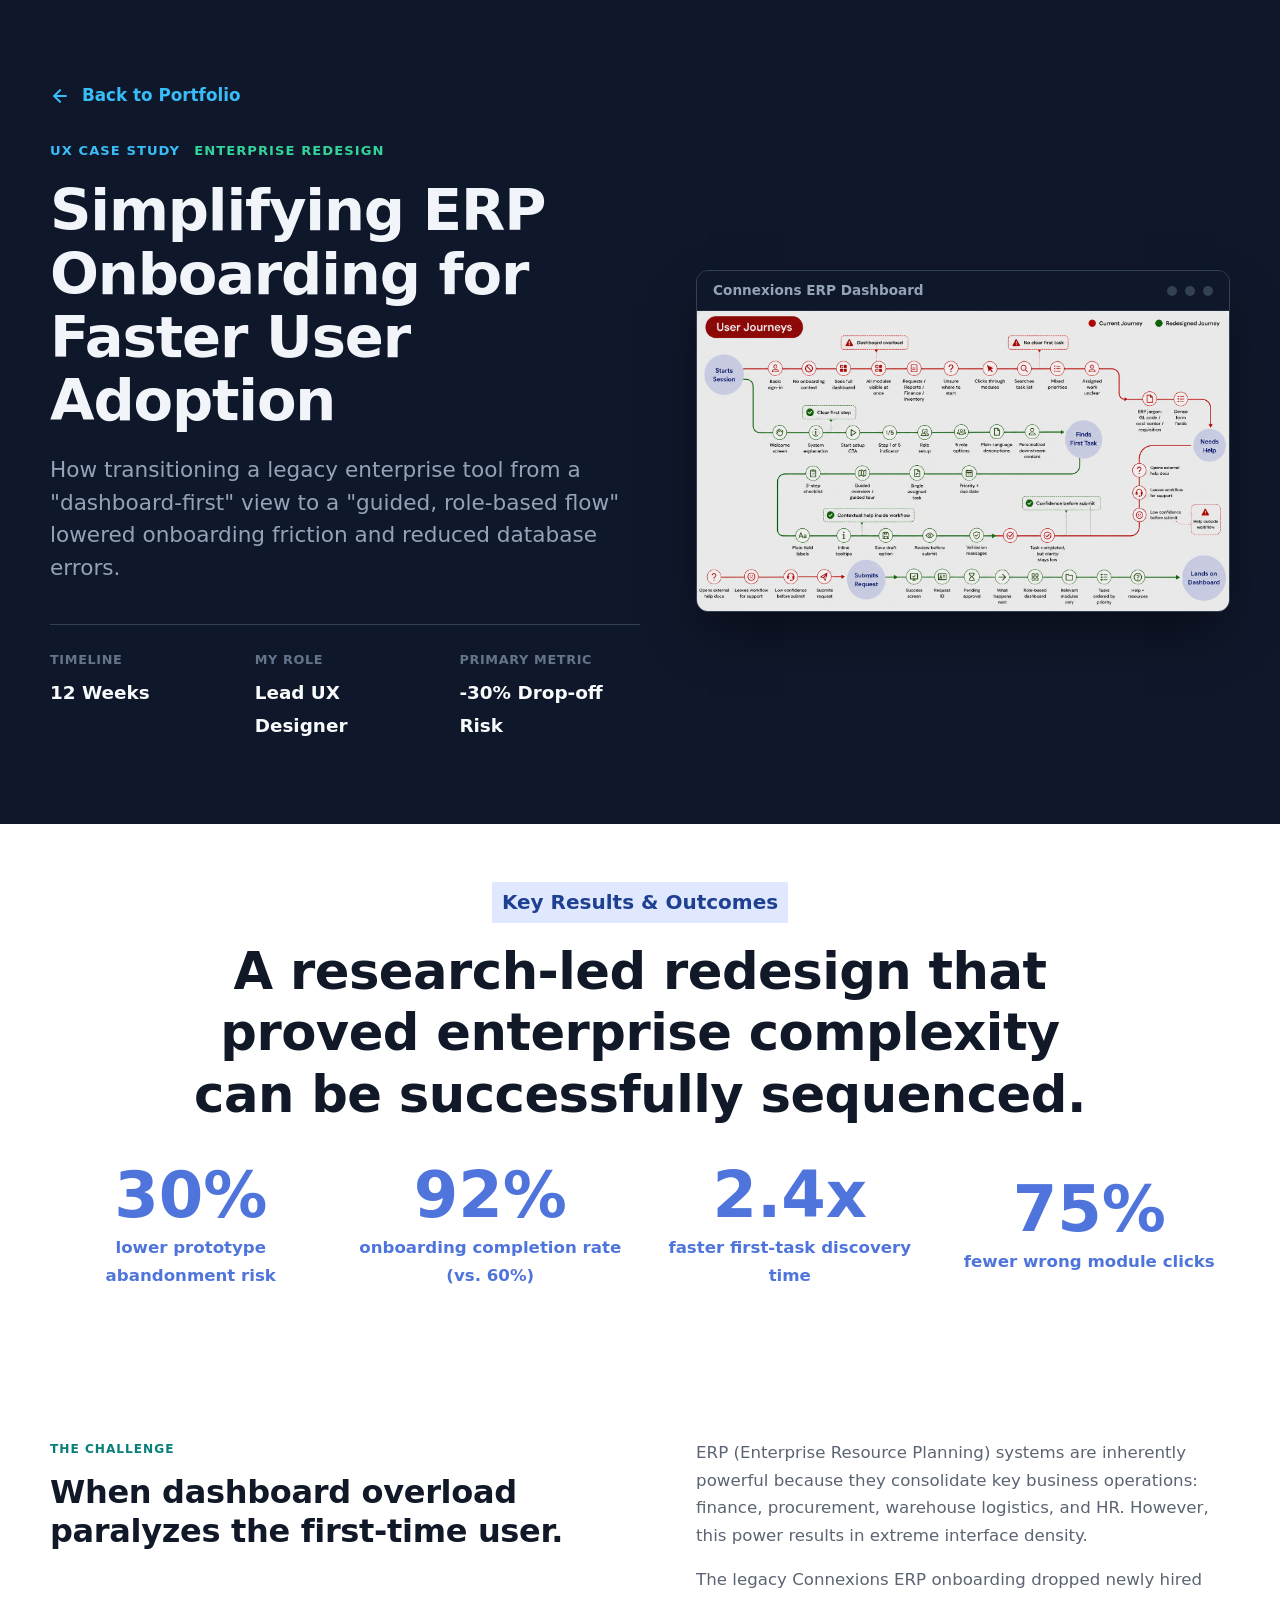
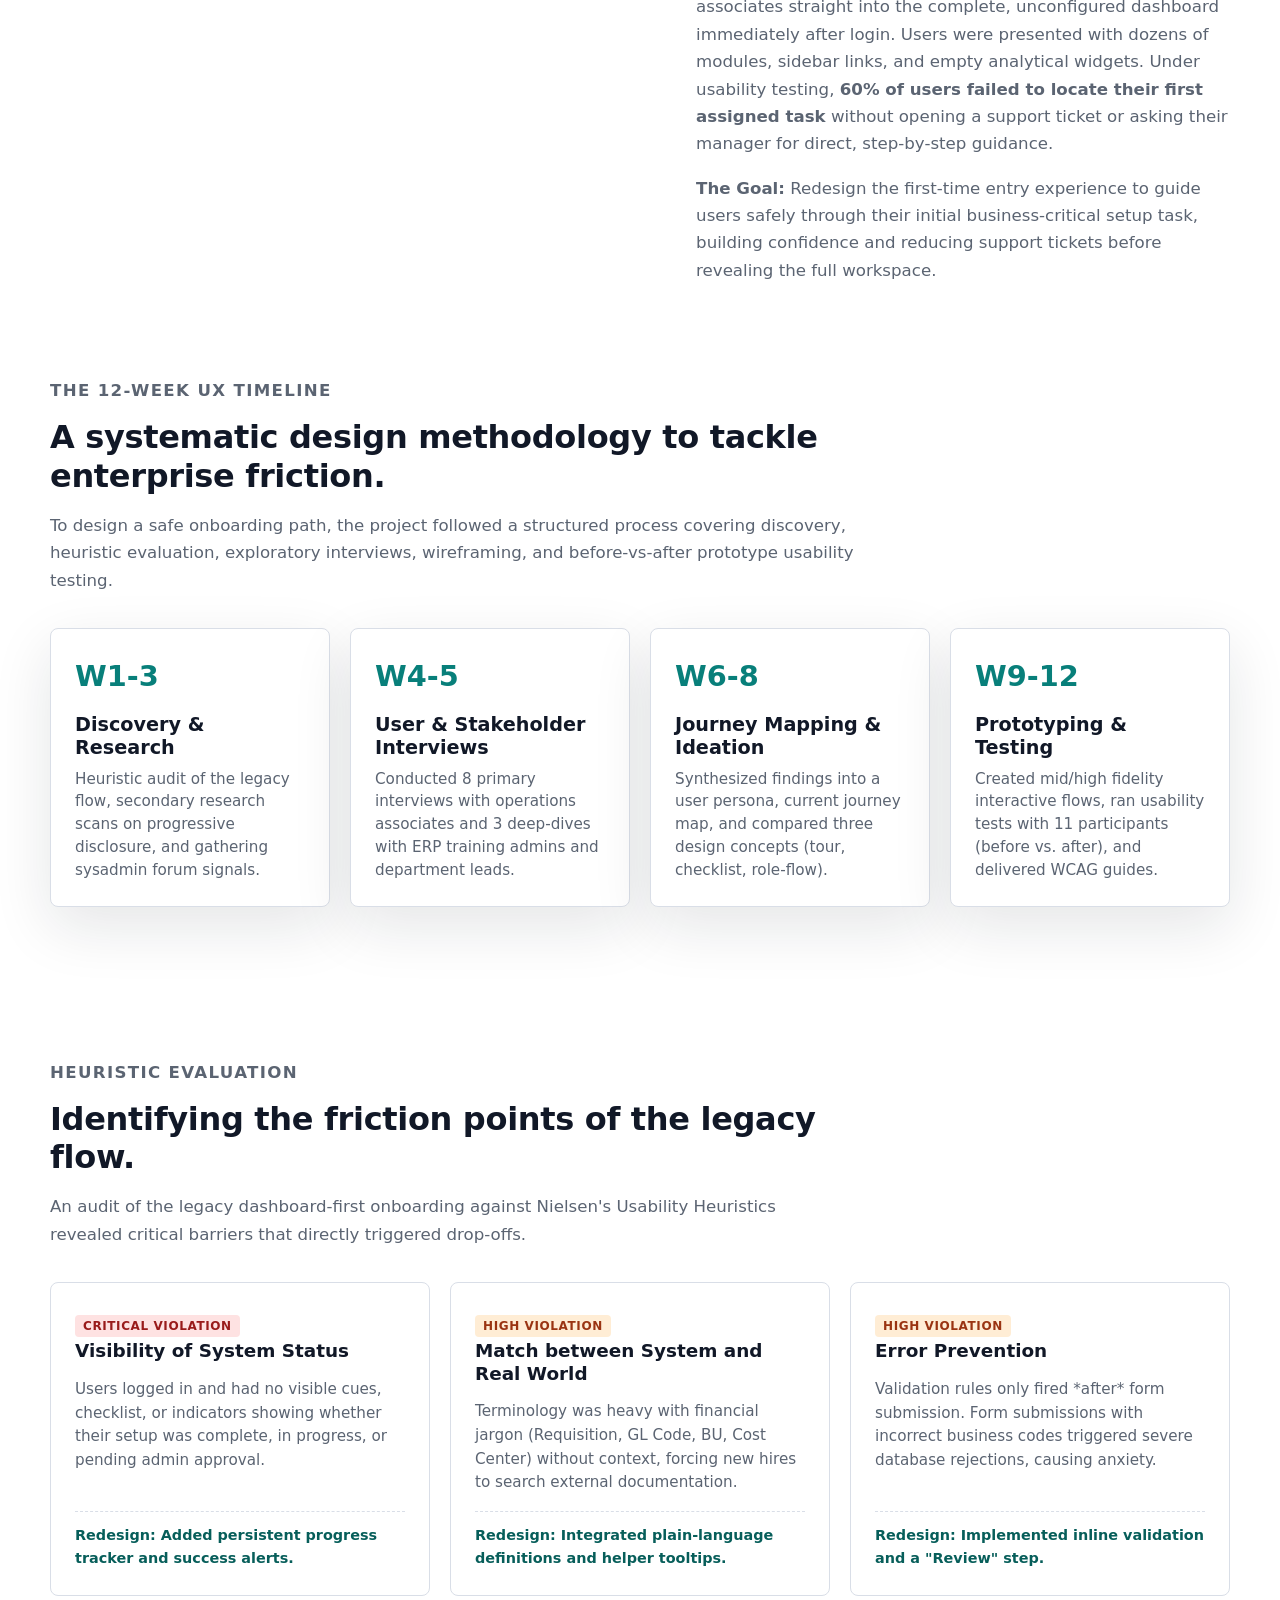
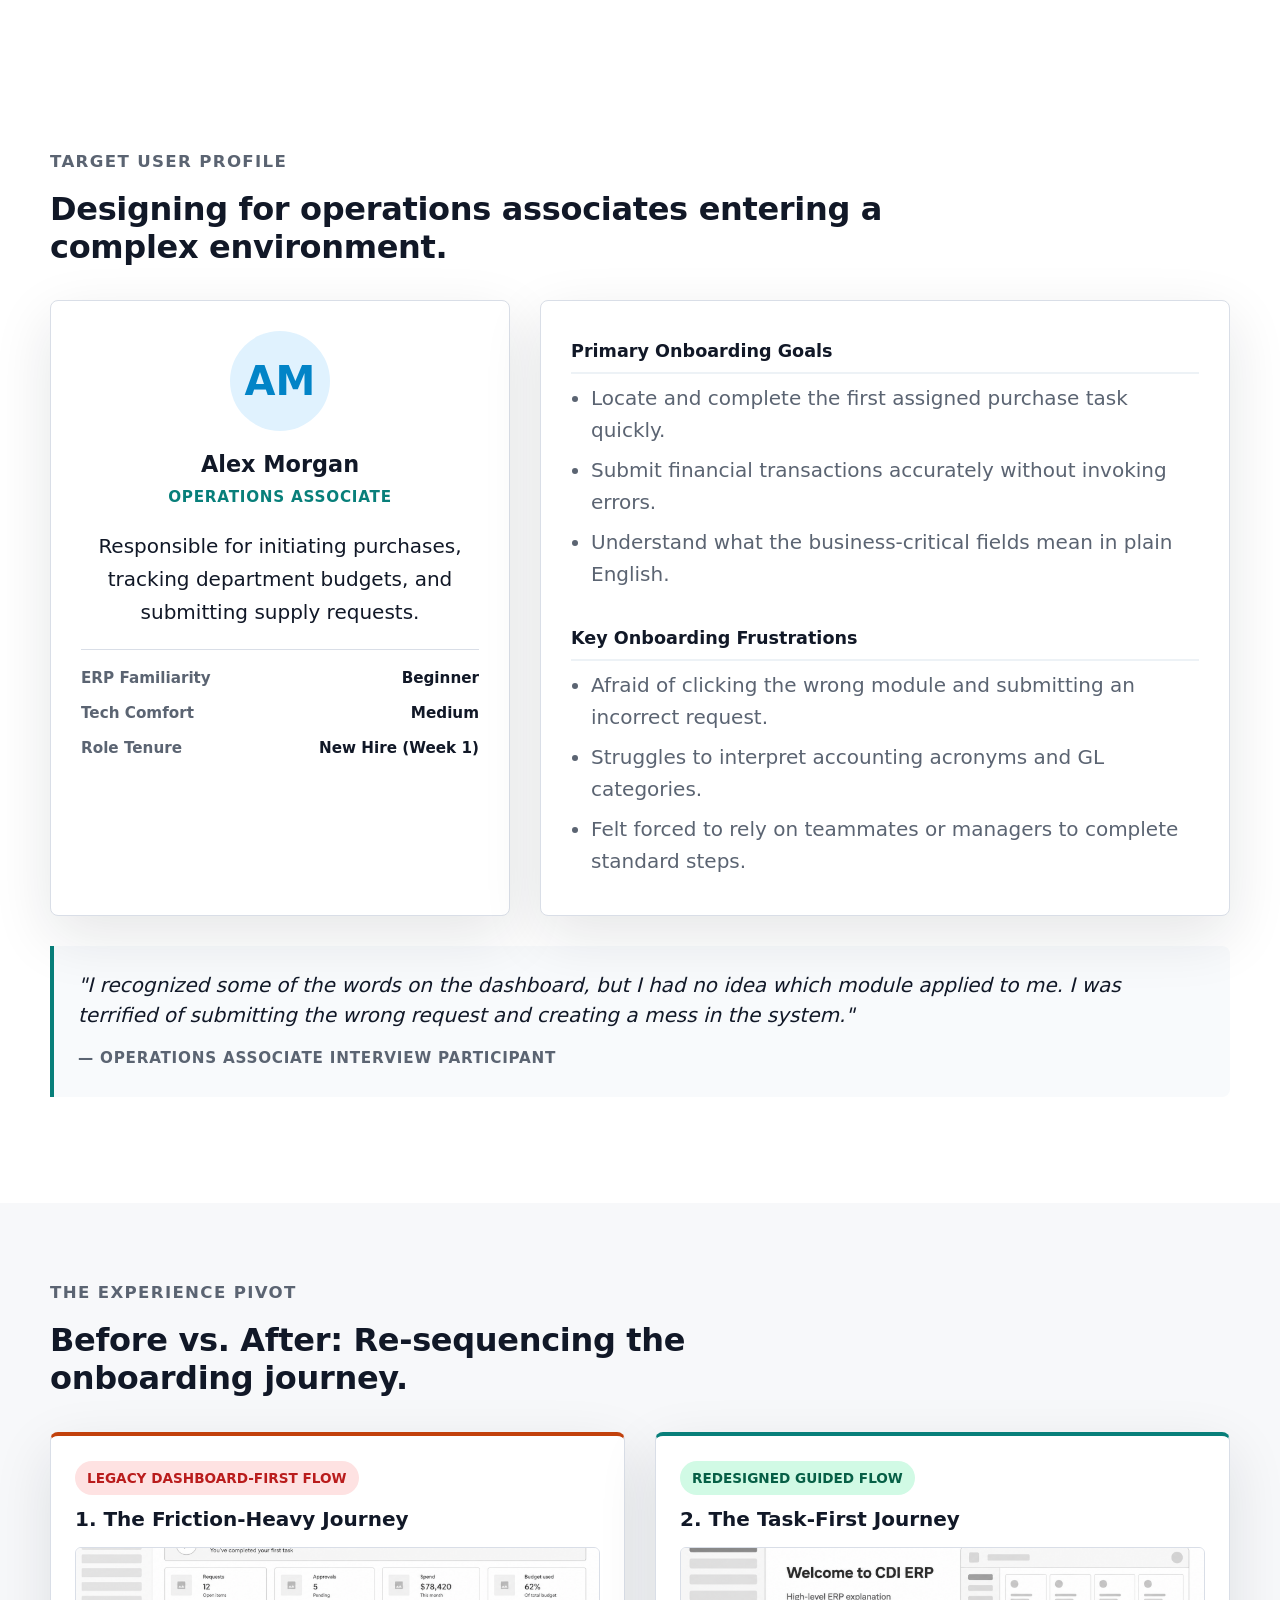
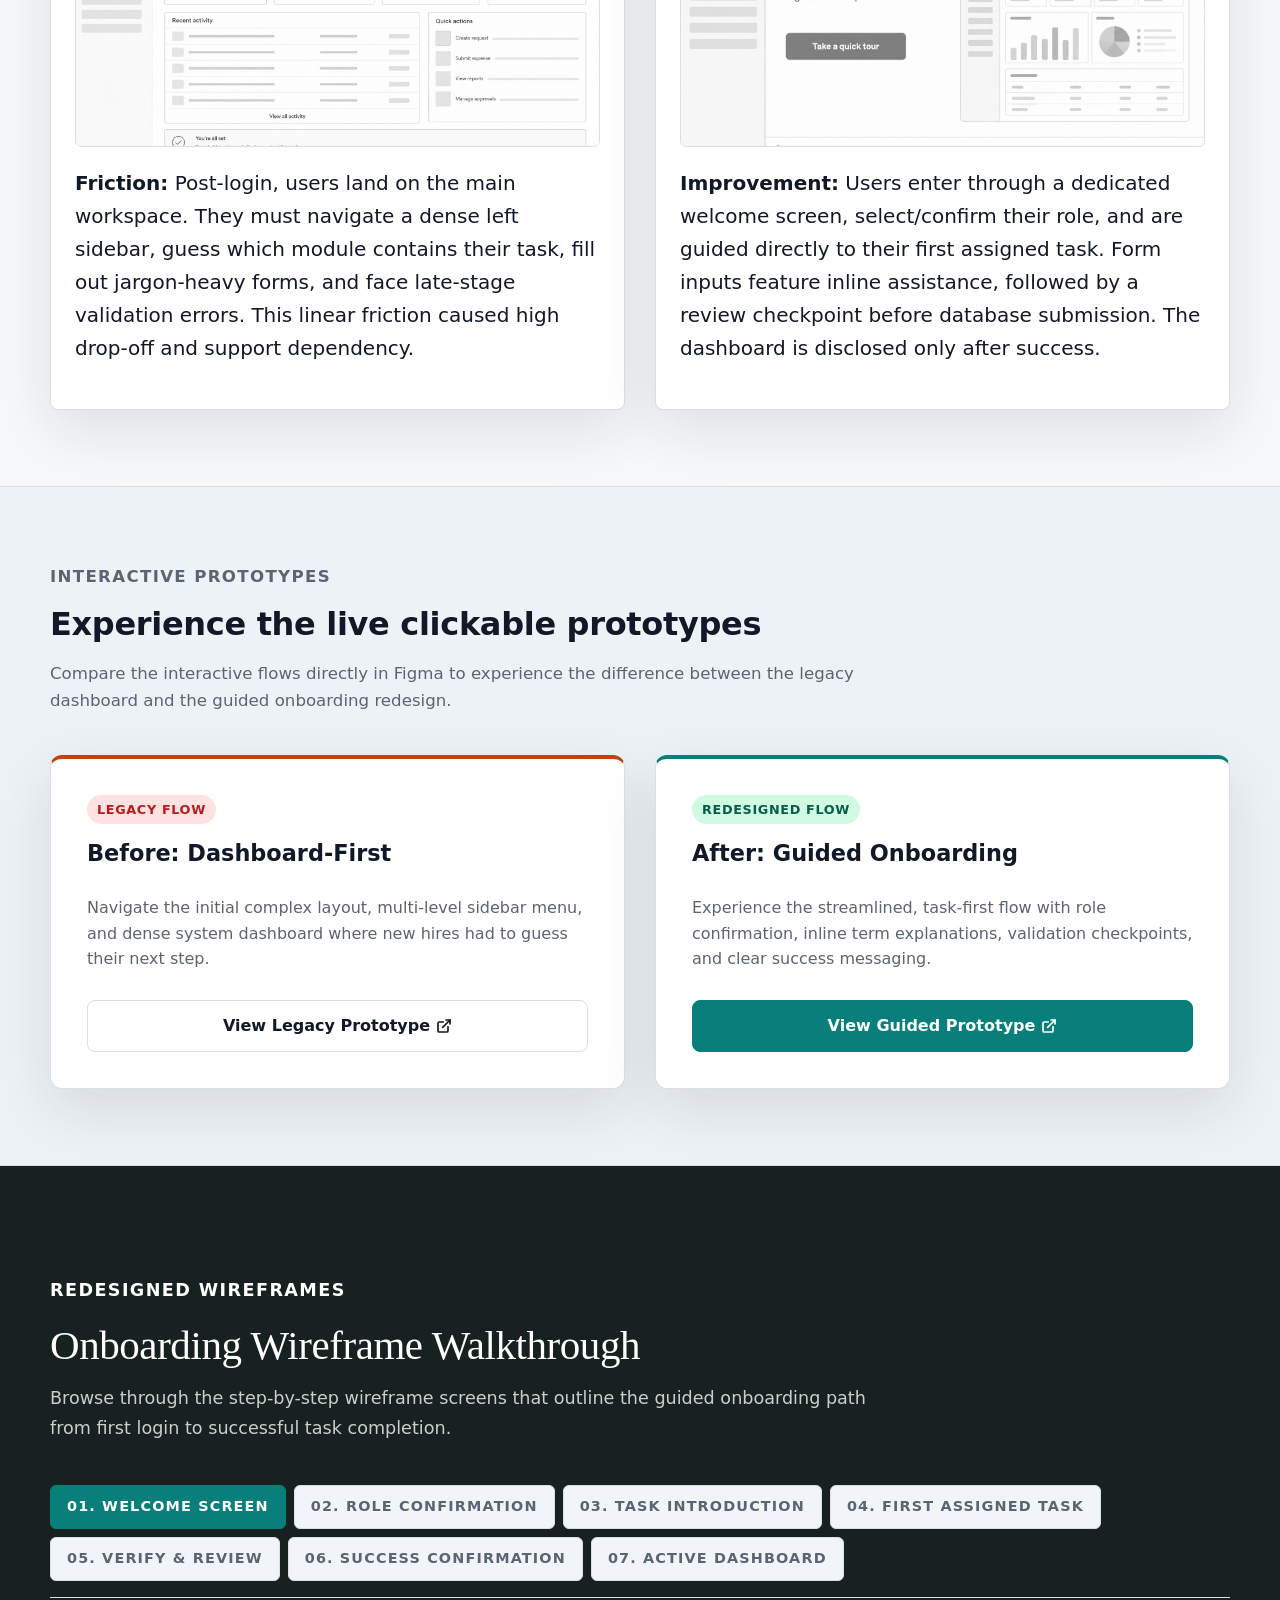
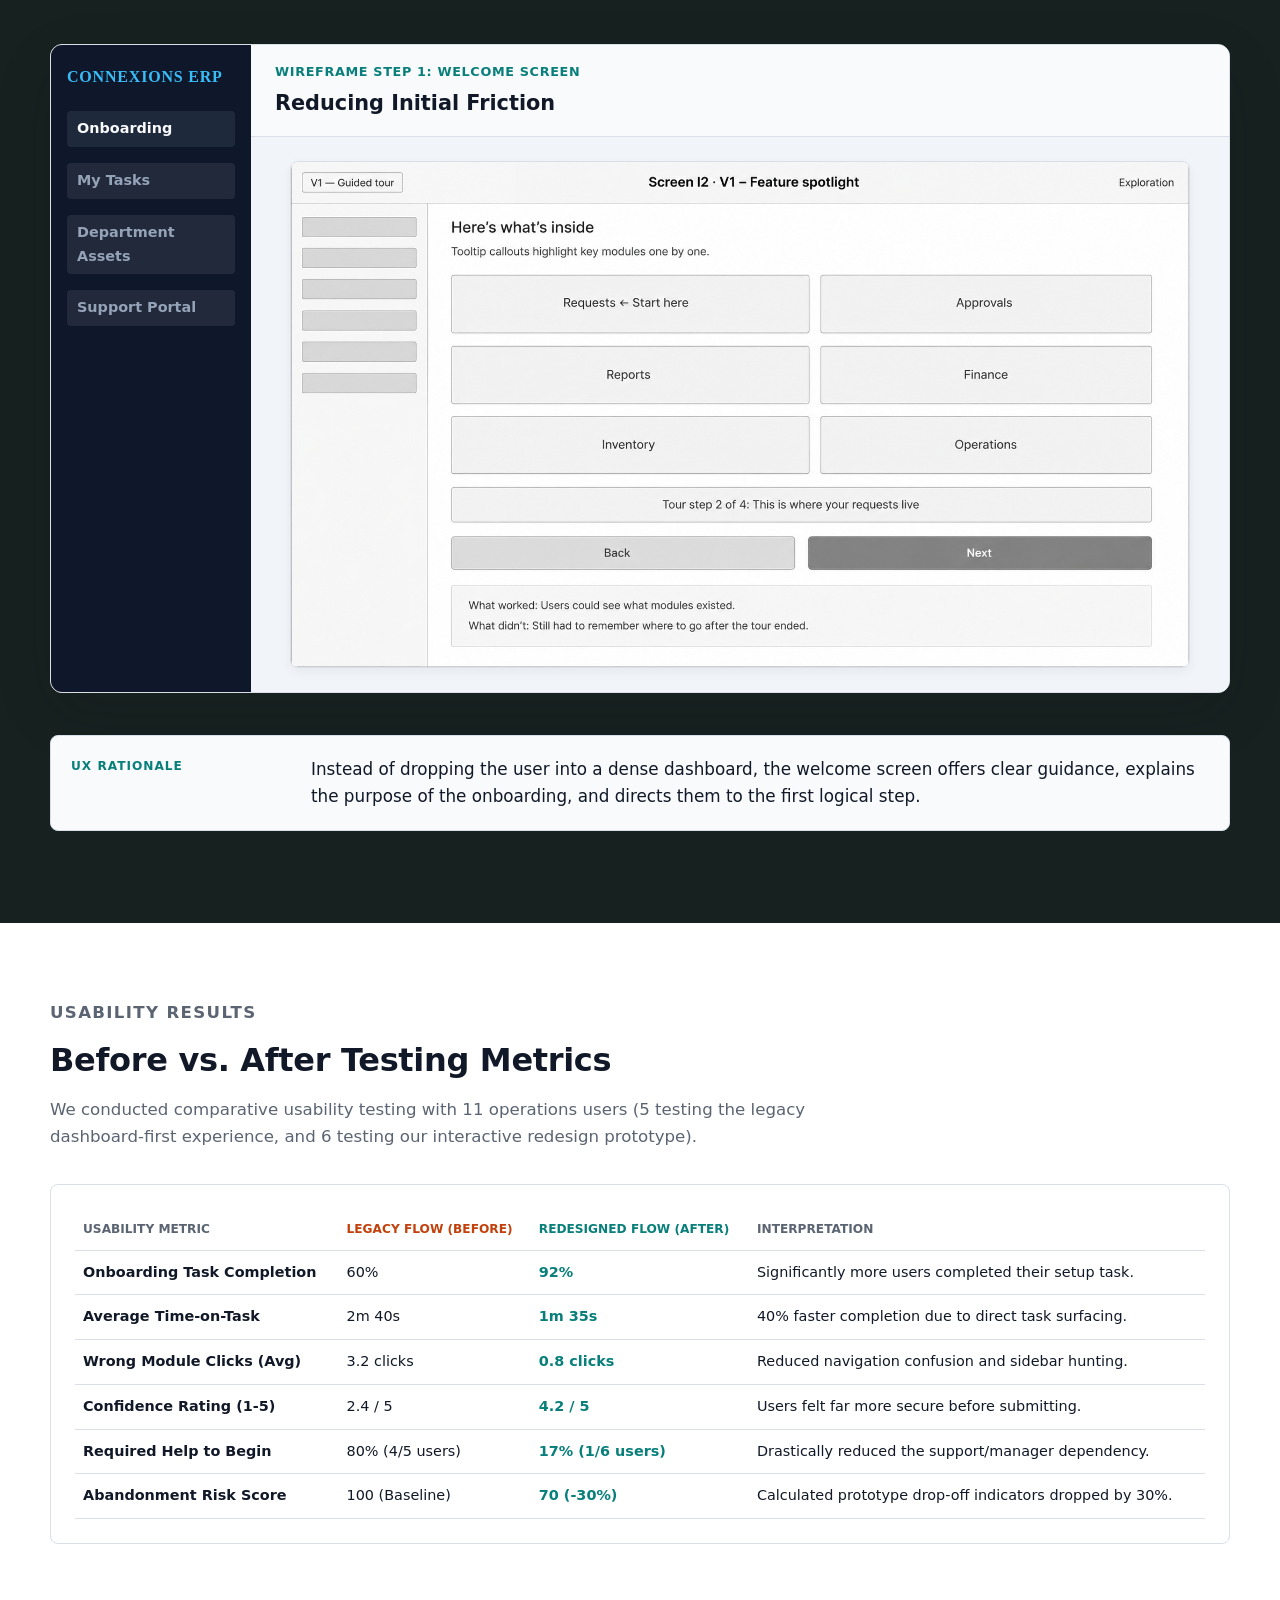
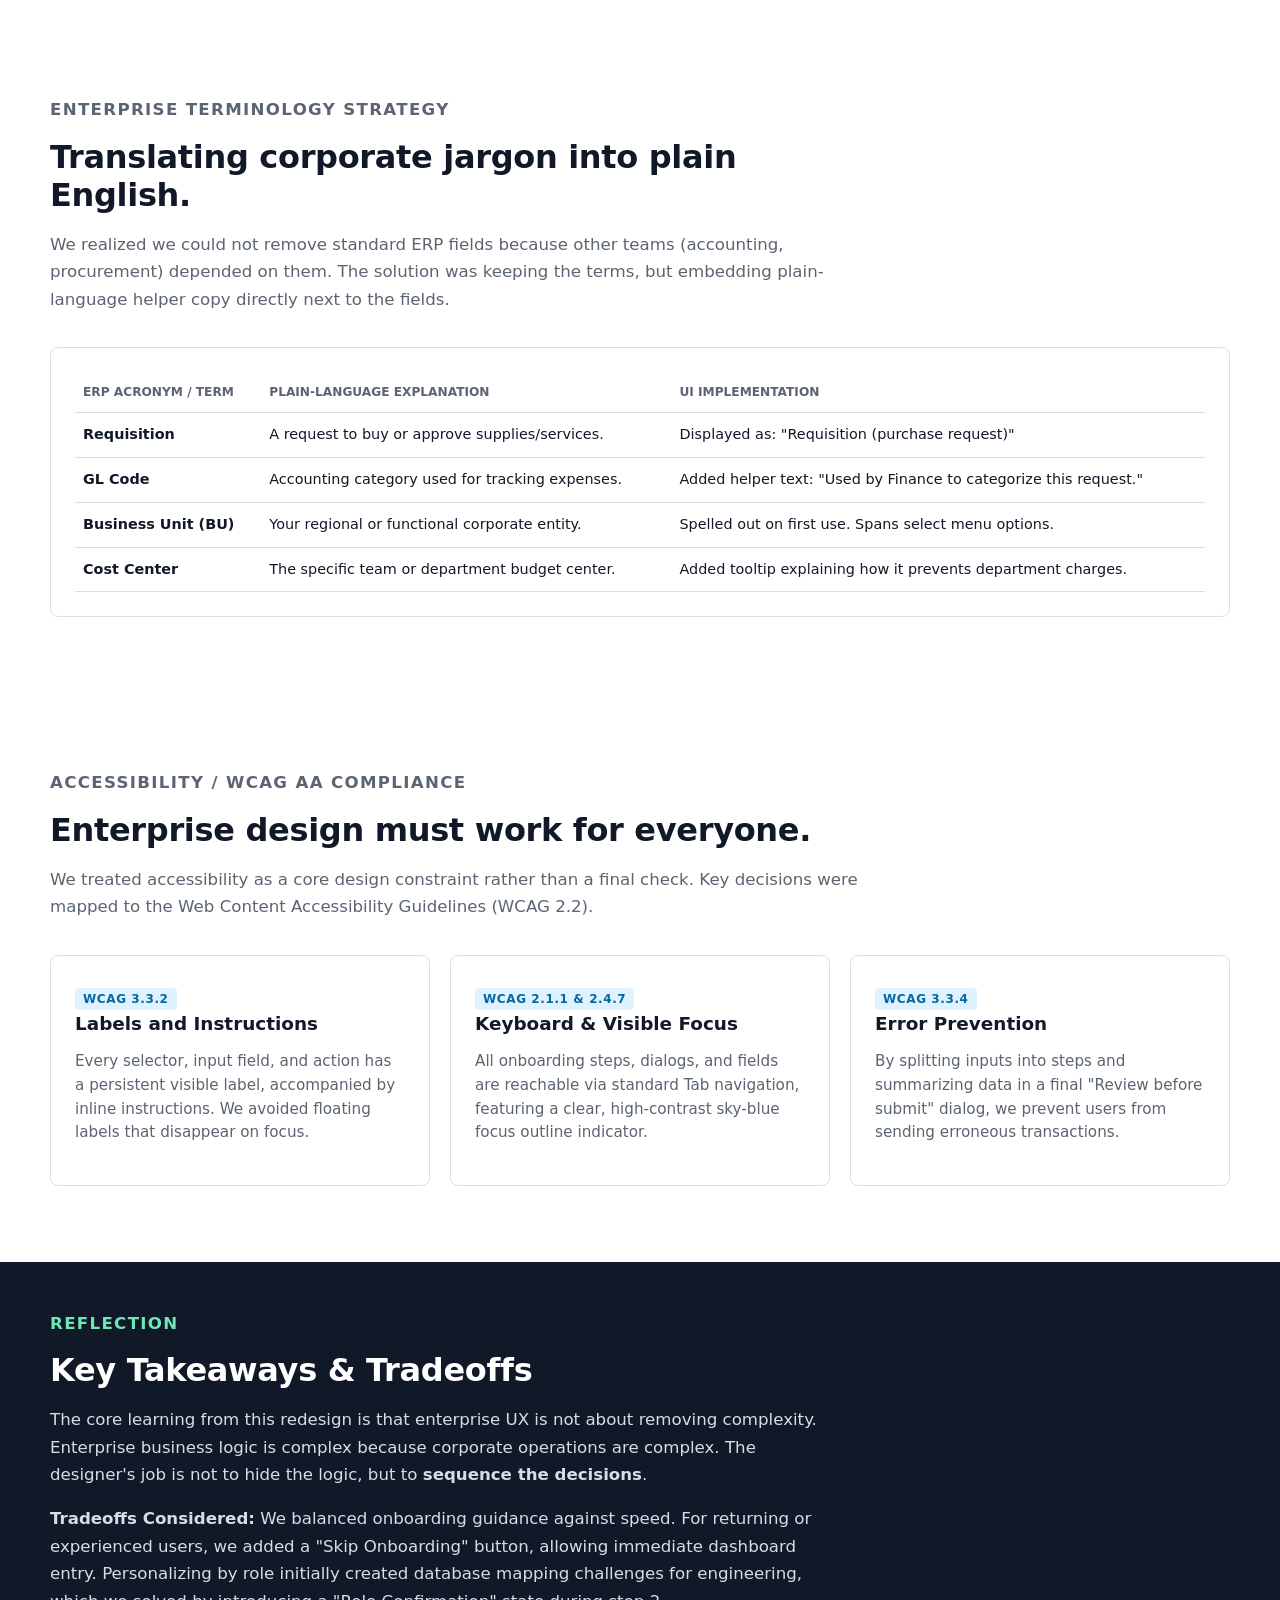
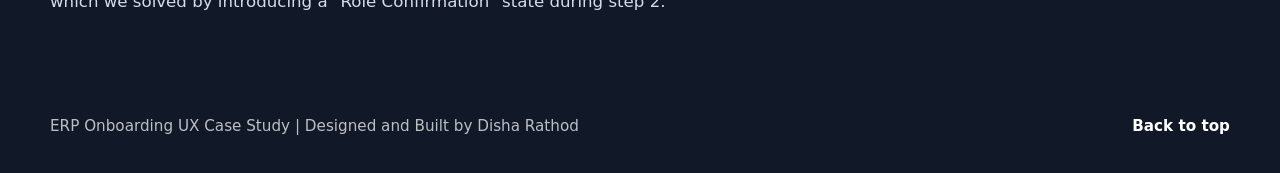
==== commit 74b979e3: "Update links, add interactive Figma prototypes section, and update wireframe walkthrough section" ====
--- a/erp_case_study.html
+++ b/erp_case_study.html
@@ -13,7 +13,7 @@
     <!-- Hero Section -->
     <section class="erp-hero" id="top">
       <div class="section-inner">
-        <a href="index.html" class="erp-back-link" aria-label="Back to main portfolio">
+        <a href="https://disharathod.framer.website" class="erp-back-link" aria-label="Back to main portfolio">
           <svg width="20" height="20" viewBox="0 0 24 24" fill="none" stroke="currentColor" stroke-width="2.5" stroke-linecap="round" stroke-linejoin="round" aria-hidden="true" style="vertical-align: middle; margin-right: 4px;"><line x1="19" y1="12" x2="5" y2="12"></line><polyline points="12 19 5 12 12 5"></polyline></svg>
           Back to Portfolio
         </a>
@@ -261,14 +261,53 @@
       </div>
     </section>
 
-    <!-- Interactive Walkthrough -->
+    <!-- Interactive Figma Prototypes -->
+    <section class="process-section erp-figma-section" id="figma-prototypes">
+      <div class="section-inner">
+        <div class="section-heading">
+          <p class="eyebrow">Interactive Prototypes</p>
+          <h2>Experience the live clickable prototypes</h2>
+          <p>
+            Compare the interactive flows directly in Figma to experience the difference between the legacy dashboard and the guided onboarding redesign.
+          </p>
+        </div>
+
+        <div class="erp-figma-grid">
+          <div class="erp-figma-card legacy">
+            <span class="figma-badge legacy">Legacy Flow</span>
+            <h3>Before: Dashboard-First</h3>
+            <p>
+              Navigate the initial complex layout, multi-level sidebar menu, and dense system dashboard where new hires had to guess their next step.
+            </p>
+            <a href="https://stand-salty-43183759.figma.site" target="_blank" rel="noopener" class="erp-figma-btn secondary">
+              <span>View Legacy Prototype</span>
+              <svg width="16" height="16" viewBox="0 0 24 24" fill="none" stroke="currentColor" stroke-width="2.5" stroke-linecap="round" stroke-linejoin="round" aria-hidden="true" style="margin-left:6px;"><path d="M18 13v6a2 2 0 0 1-2 2H5a2 2 0 0 1-2-2V8a2 2 0 0 1 2-2h6"></path><polyline points="15 3 21 3 21 9"></polyline><line x1="10" y1="14" x2="21" y2="3"></line></svg>
+            </a>
+          </div>
+
+          <div class="erp-figma-card redesigned">
+            <span class="figma-badge redesigned">Redesigned Flow</span>
+            <h3>After: Guided Onboarding</h3>
+            <p>
+              Experience the streamlined, task-first flow with role confirmation, inline term explanations, validation checkpoints, and clear success messaging.
+            </p>
+            <a href="https://nougat-bony-17698477.figma.site" target="_blank" rel="noopener" class="erp-figma-btn primary">
+              <span>View Guided Prototype</span>
+              <svg width="16" height="16" viewBox="0 0 24 24" fill="none" stroke="currentColor" stroke-width="2.5" stroke-linecap="round" stroke-linejoin="round" aria-hidden="true" style="margin-left:6px;"><path d="M18 13v6a2 2 0 0 1-2 2H5a2 2 0 0 1-2-2V8a2 2 0 0 1 2-2h6"></path><polyline points="15 3 21 3 21 9"></polyline><line x1="10" y1="14" x2="21" y2="3"></line></svg>
+            </a>
+          </div>
+        </div>
+      </div>
+    </section>
+
+    <!-- Wireframe Walkthrough -->
     <section class="cp-walkthrough erp-walkthrough" id="walkthrough">
       <div class="cp-container">
         <div class="cp-section-heading light">
-          <p class="cp-eyebrow">Interactive Prototype Flow</p>
-          <h2>Click through the redesigned onboarding steps.</h2>
-          <p>
-            Experience the step-by-step onboarding journey that guides new Operations Associates from first login to successful task completion.
+          <p class="cp-eyebrow">Redesigned Wireframes</p>
+          <h2>Onboarding Wireframe Walkthrough</h2>
+          <p>
+            Browse through the step-by-step wireframe screens that outline the guided onboarding path from first login to successful task completion.
           </p>
         </div>
 
@@ -293,7 +332,7 @@
             </aside>
             <div class="cp-prototype-screen erp-prototype-screen">
               <div class="erp-screen-top">
-                <span id="erp-screen-kicker">Onboarding Step 1</span>
+                <span id="erp-screen-kicker">Wireframe Step 1: Welcome Screen</span>
                 <strong id="erp-screen-title">Reducing Initial Friction</strong>
               </div>
               <div class="erp-screen-content" id="erp-screen-content" aria-live="polite">
@@ -488,43 +527,43 @@
     // Configuration object mapping tabs to wireframe images, kickers, titles, and rationale copy.
     const erpScreens = {
       welcome: {
-        kicker: "Onboarding Step 1: Welcome Screen",
+        kicker: "Wireframe Step 1: Welcome Screen",
         title: "Reducing Initial Friction",
         image: "assets/erp/wireframe_2.png",
         rationale: "Instead of dropping the user into a dense dashboard, the welcome screen offers clear guidance, explains the purpose of the onboarding, and directs them to the first logical step."
       },
       rolesetup: {
-        kicker: "Onboarding Step 2: Role Confirmation",
+        kicker: "Wireframe Step 2: Role Confirmation",
         title: "Personalizing the Workflow",
         image: "assets/erp/wireframe_3.png",
         rationale: "Confirming the user's role (e.g., Operations Associate) ensures that only relevant modules and tasks are surfaced, preventing cognitive overload and irrelevant navigation choices."
       },
       taskintro: {
-        kicker: "Onboarding Step 3: Task Introduction",
+        kicker: "Wireframe Step 3: Task Introduction",
         title: "Providing Clear Direction",
         image: "assets/erp/wireframe_4.png",
         rationale: "Before launching into the form, a transitional intro details exactly what the user is about to do and why it matters, ensuring they feel prepared and in control."
       },
       firsttask: {
-        kicker: "Onboarding Step 4: First Assigned Task",
+        kicker: "Wireframe Step 4: First Assigned Task",
         title: "Guided Interaction",
         image: "assets/erp/wireframe_5.png",
         rationale: "The user is guided to fill out their first business task (e.g. creating a purchase requisition) with inline contextual tooltips explaining complex terms like GL Code and Cost Center."
       },
       review: {
-        kicker: "Onboarding Step 5: Verify & Review",
+        kicker: "Wireframe Step 5: Verify & Review",
         title: "Error Prevention & Reassurance",
         image: "assets/erp/wireframe_6.png",
         rationale: "Before committing data, a comprehensive review screen highlights what will be submitted. This directly addresses the users' fear of making a costly database mistake."
       },
       success: {
-        kicker: "Onboarding Step 6: Success Confirmation",
+        kicker: "Wireframe Step 6: Success Confirmation",
         title: "Building Confidence",
         image: "assets/erp/wireframe_7.png",
         rationale: "Confirming that the task was successfully received by the database validates the user's effort and gives them clear instructions on what to expect next."
       },
       dashboard: {
-        kicker: "Onboarding Step 7: Active Dashboard",
+        kicker: "Wireframe Step 7: Active Dashboard",
         title: "Entering the Workspace",
         image: "assets/erp/wireframe_8.png",
         rationale: "After successfully completing their first task, the user is transitioned to the main ERP dashboard. The workspace is now fully configured and prioritizes their role's key modules."
--- a/styles.css
+++ b/styles.css
@@ -5656,12 +5656,122 @@
   object-fit: cover;
 }
 
+
+
+/* Figma Prototypes Section */
+.erp-figma-section {
+  background: var(--soft);
+  border-top: 1px solid var(--line);
+  border-bottom: 1px solid var(--line);
+}
+
+.erp-figma-grid {
+  display: grid;
+  grid-template-columns: repeat(2, 1fr);
+  gap: 30px;
+  margin-top: 40px;
+}
+
+.erp-figma-card {
+  background: #ffffff;
+  border: 1px solid var(--line);
+  border-radius: 12px;
+  padding: 36px;
+  display: flex;
+  flex-direction: column;
+  box-shadow: var(--shadow);
+  transition: transform 0.2s ease, box-shadow 0.2s ease;
+}
+
+.erp-figma-card:hover {
+  transform: translateY(-4px);
+  box-shadow: 0 12px 24px rgba(0, 0, 0, 0.08);
+}
+
+.erp-figma-card.legacy {
+  border-top: 4px solid var(--red);
+}
+
+.erp-figma-card.redesigned {
+  border-top: 4px solid var(--teal);
+}
+
+.figma-badge {
+  align-self: flex-start;
+  padding: 4px 10px;
+  border-radius: 20px;
+  font-size: 0.8rem;
+  font-weight: 800;
+  text-transform: uppercase;
+  letter-spacing: 0.05em;
+  margin-bottom: 16px;
+}
+
+.figma-badge.legacy {
+  background: #fee2e2;
+  color: #b91c1c;
+}
+
+.figma-badge.redesigned {
+  background: #d1fae5;
+  color: #065f46;
+}
+
+.erp-figma-card h3 {
+  font-size: 1.4rem;
+  margin-bottom: 12px;
+  color: var(--ink);
+}
+
+.erp-figma-card p {
+  font-size: 1rem;
+  color: var(--muted);
+  line-height: 1.6;
+  margin-bottom: 28px;
+  flex-grow: 1;
+}
+
+.erp-figma-btn {
+  display: inline-flex;
+  align-items: center;
+  justify-content: center;
+  padding: 12px 24px;
+  border-radius: 8px;
+  font-weight: 700;
+  text-decoration: none;
+  font-size: 1rem;
+  transition: all 0.2s ease;
+}
+
+.erp-figma-btn.primary {
+  background: var(--teal);
+  color: #ffffff;
+  border: 1px solid var(--teal);
+}
+
+.erp-figma-btn.primary:hover {
+  background: var(--teal-dark);
+  border-color: var(--teal-dark);
+}
+
+.erp-figma-btn.secondary {
+  background: #ffffff;
+  color: var(--ink);
+  border: 1px solid var(--line);
+}
+
+.erp-figma-btn.secondary:hover {
+  background: #f8fafc;
+  border-color: var(--ink);
+}
+
 @media (max-width: 1100px) {
   .erp-hero-grid,
   .erp-timeline-grid,
   .erp-audit-grid,
   .erp-persona-grid,
-  .erp-comparison-grid {
+  .erp-comparison-grid,
+  .erp-figma-grid {
     grid-template-columns: 1fr;
     gap: 30px;
   }
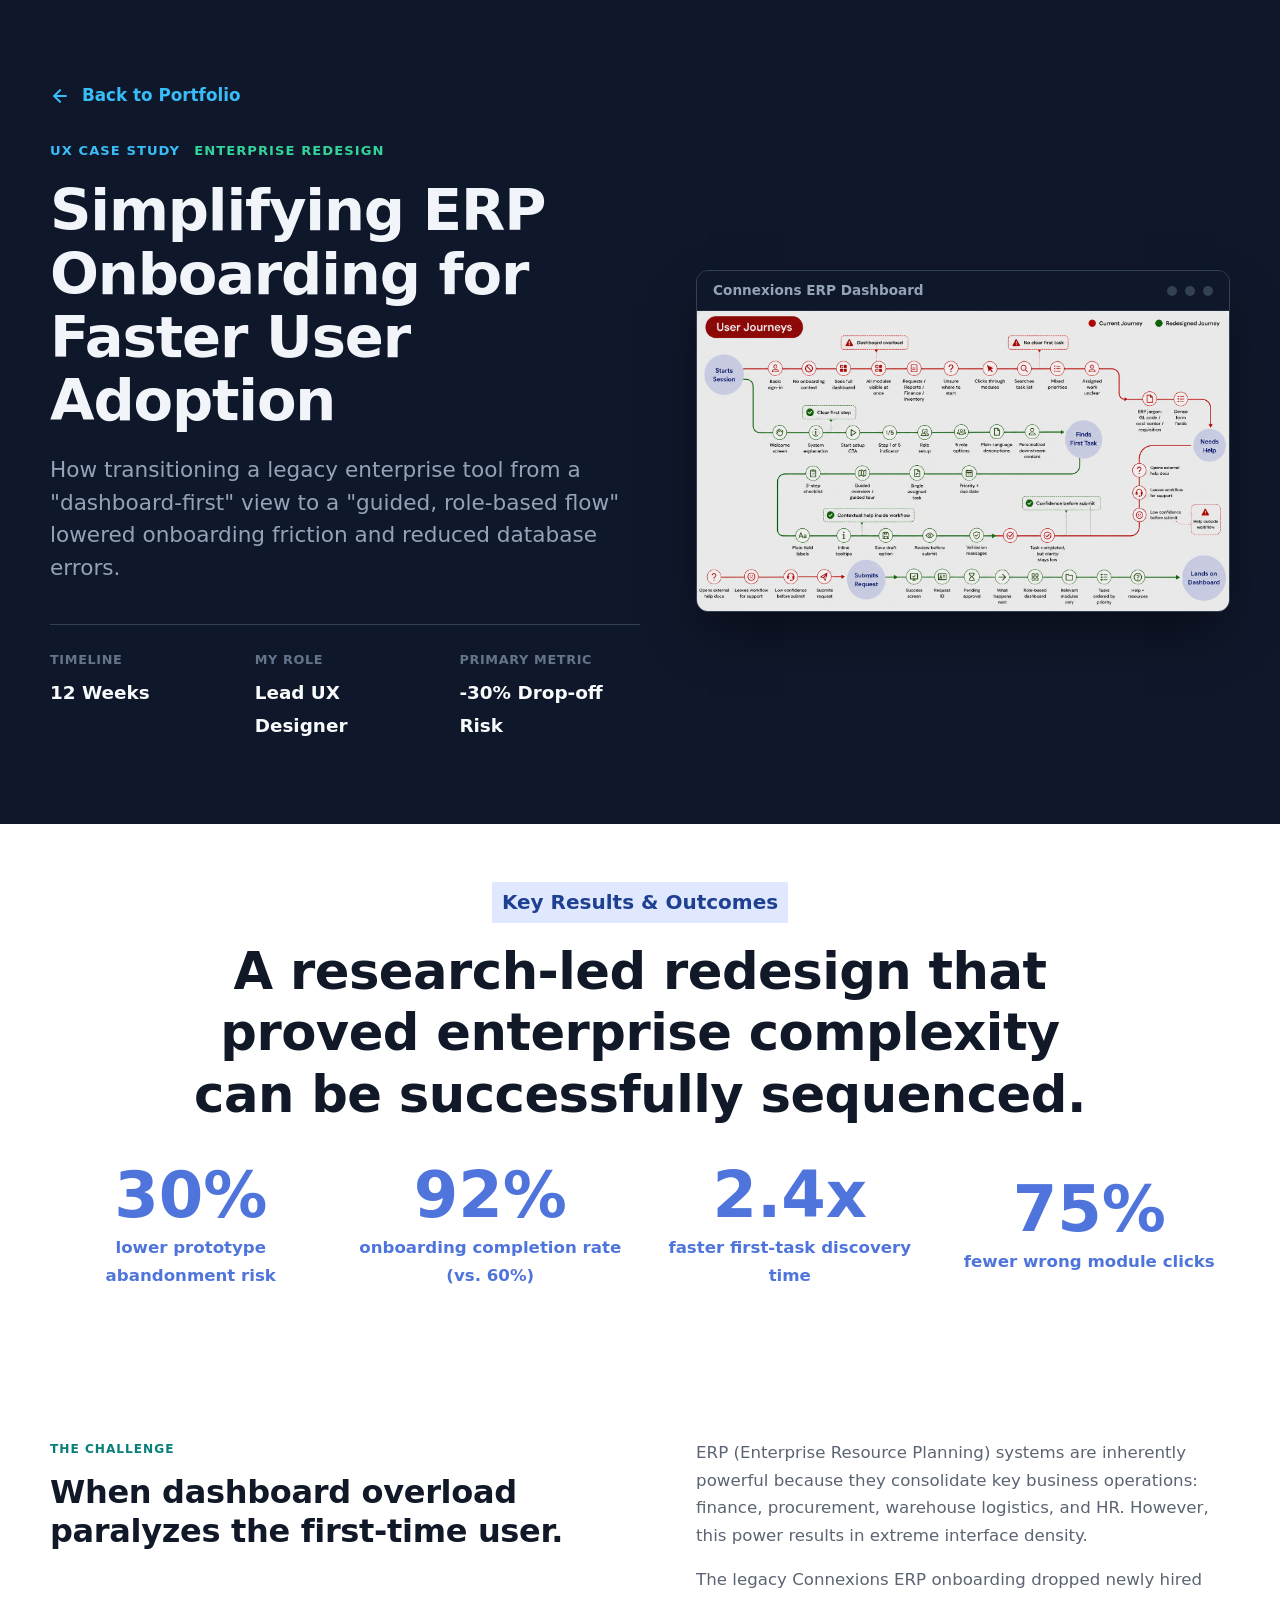
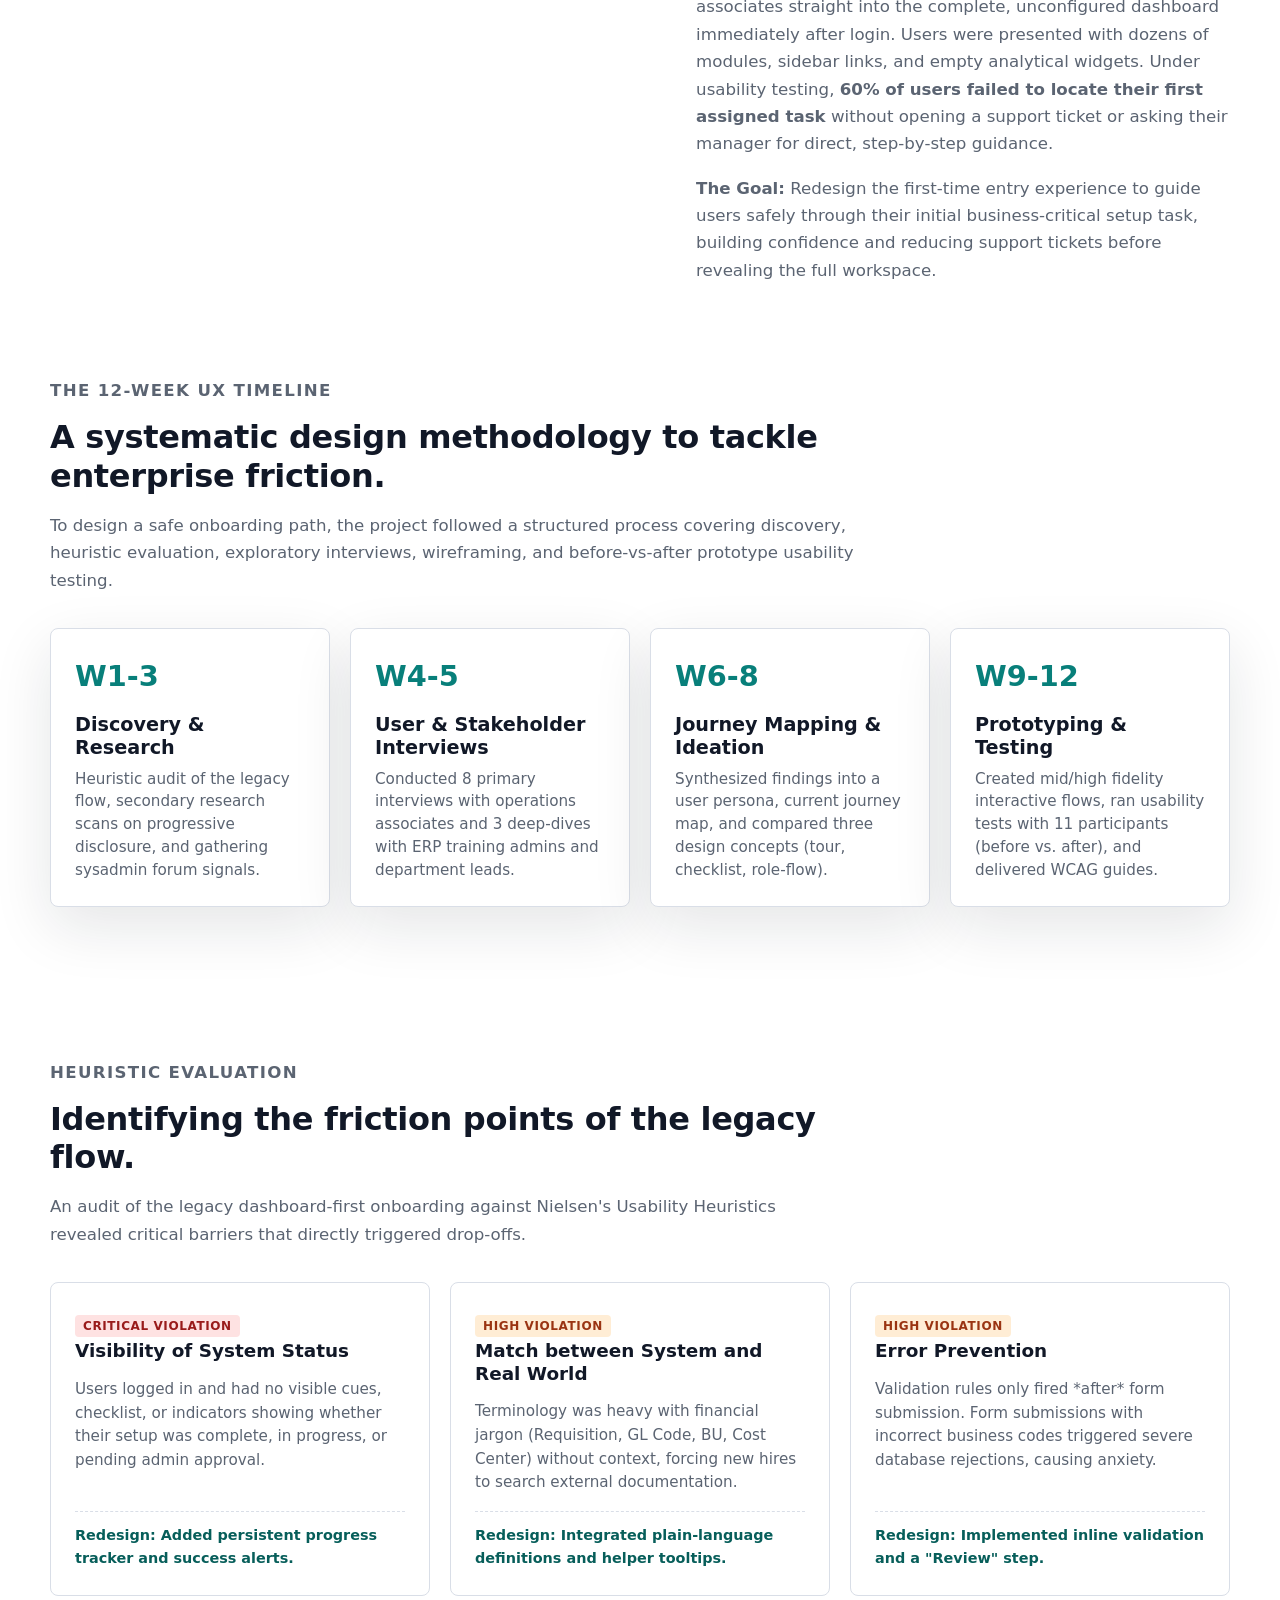
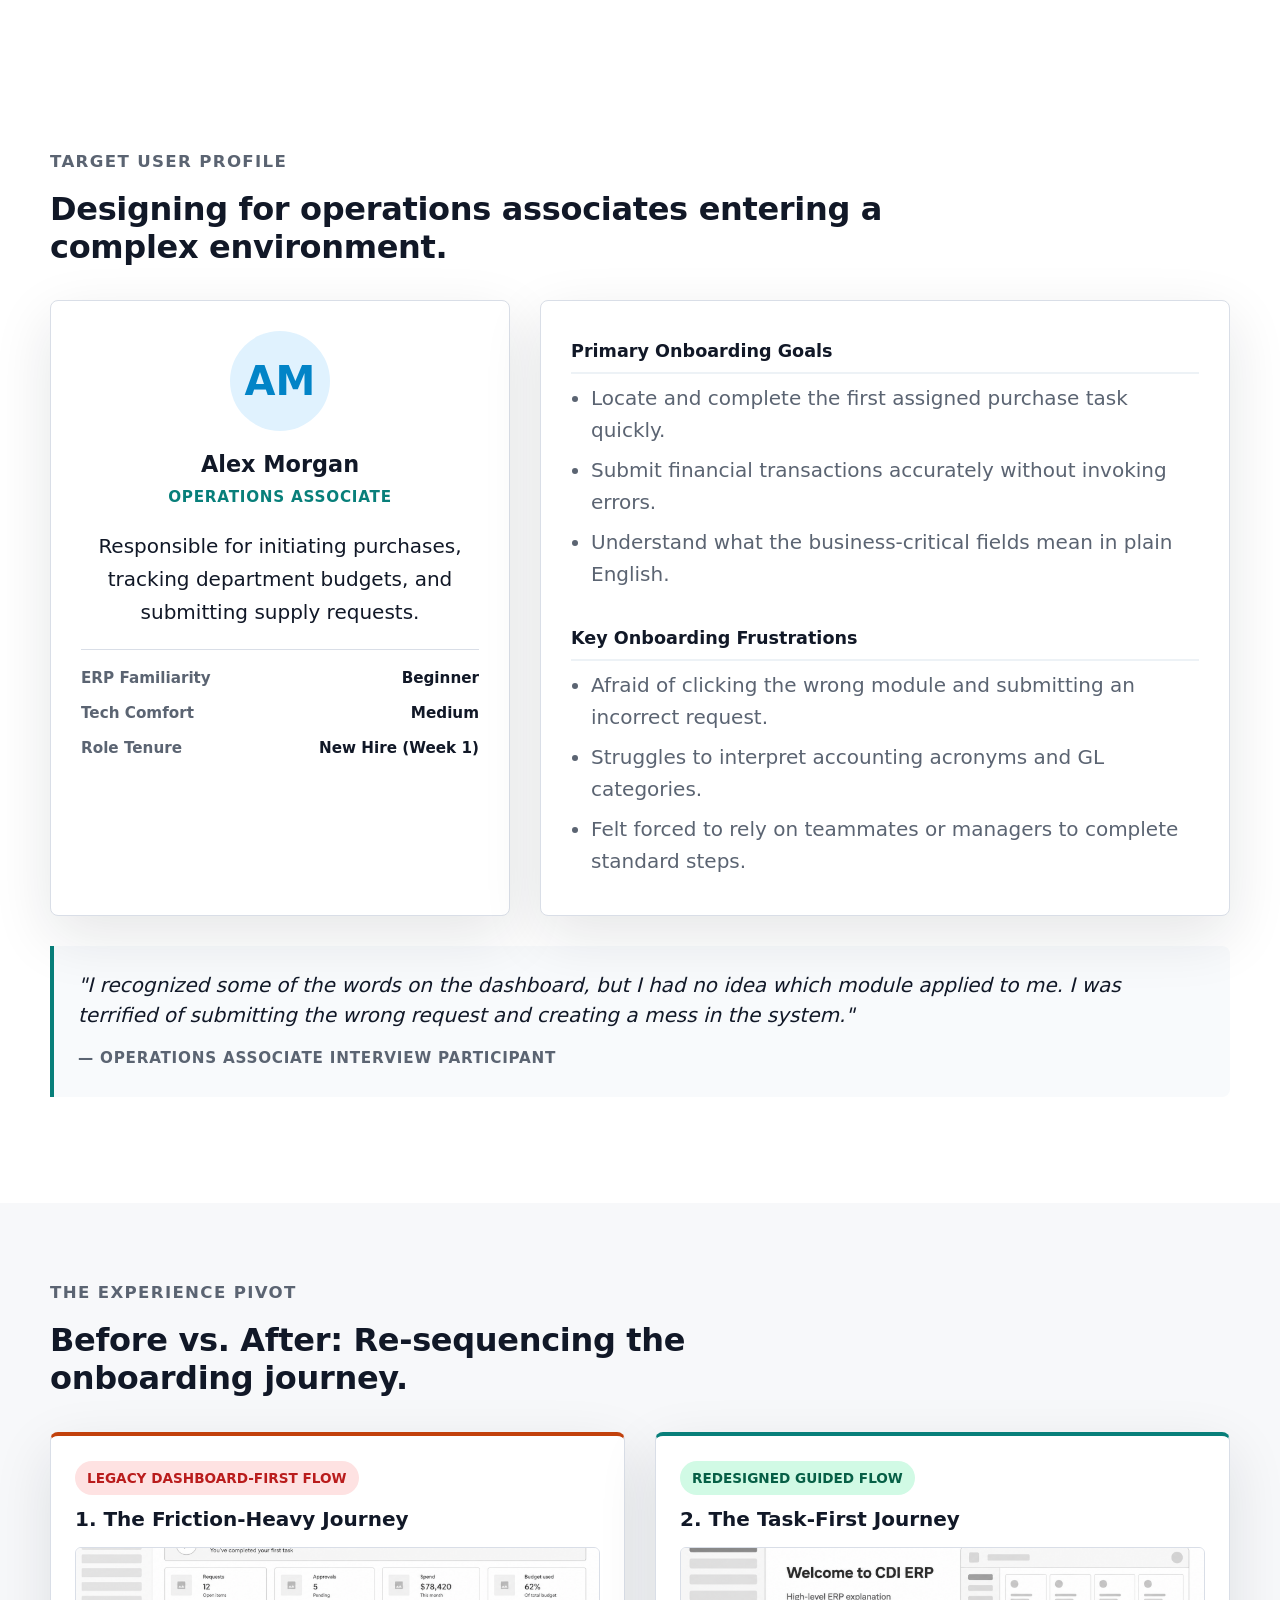
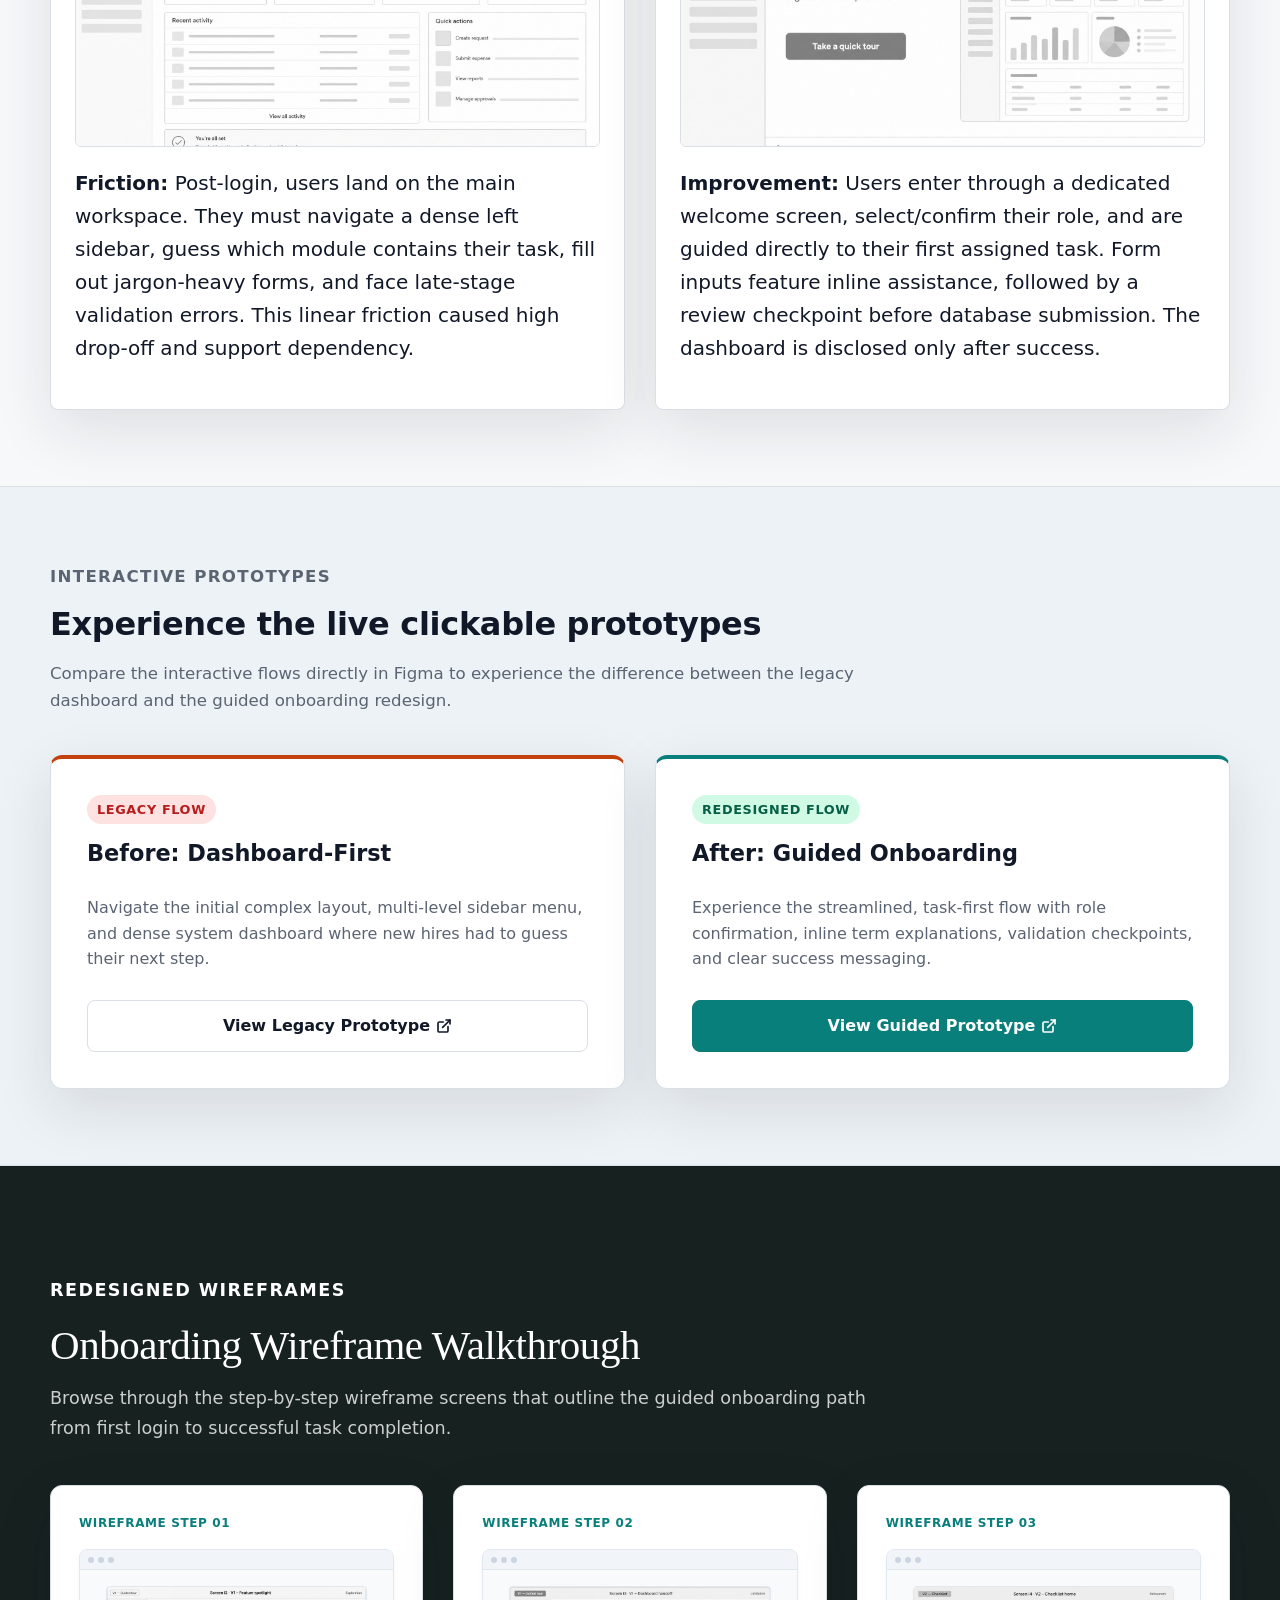
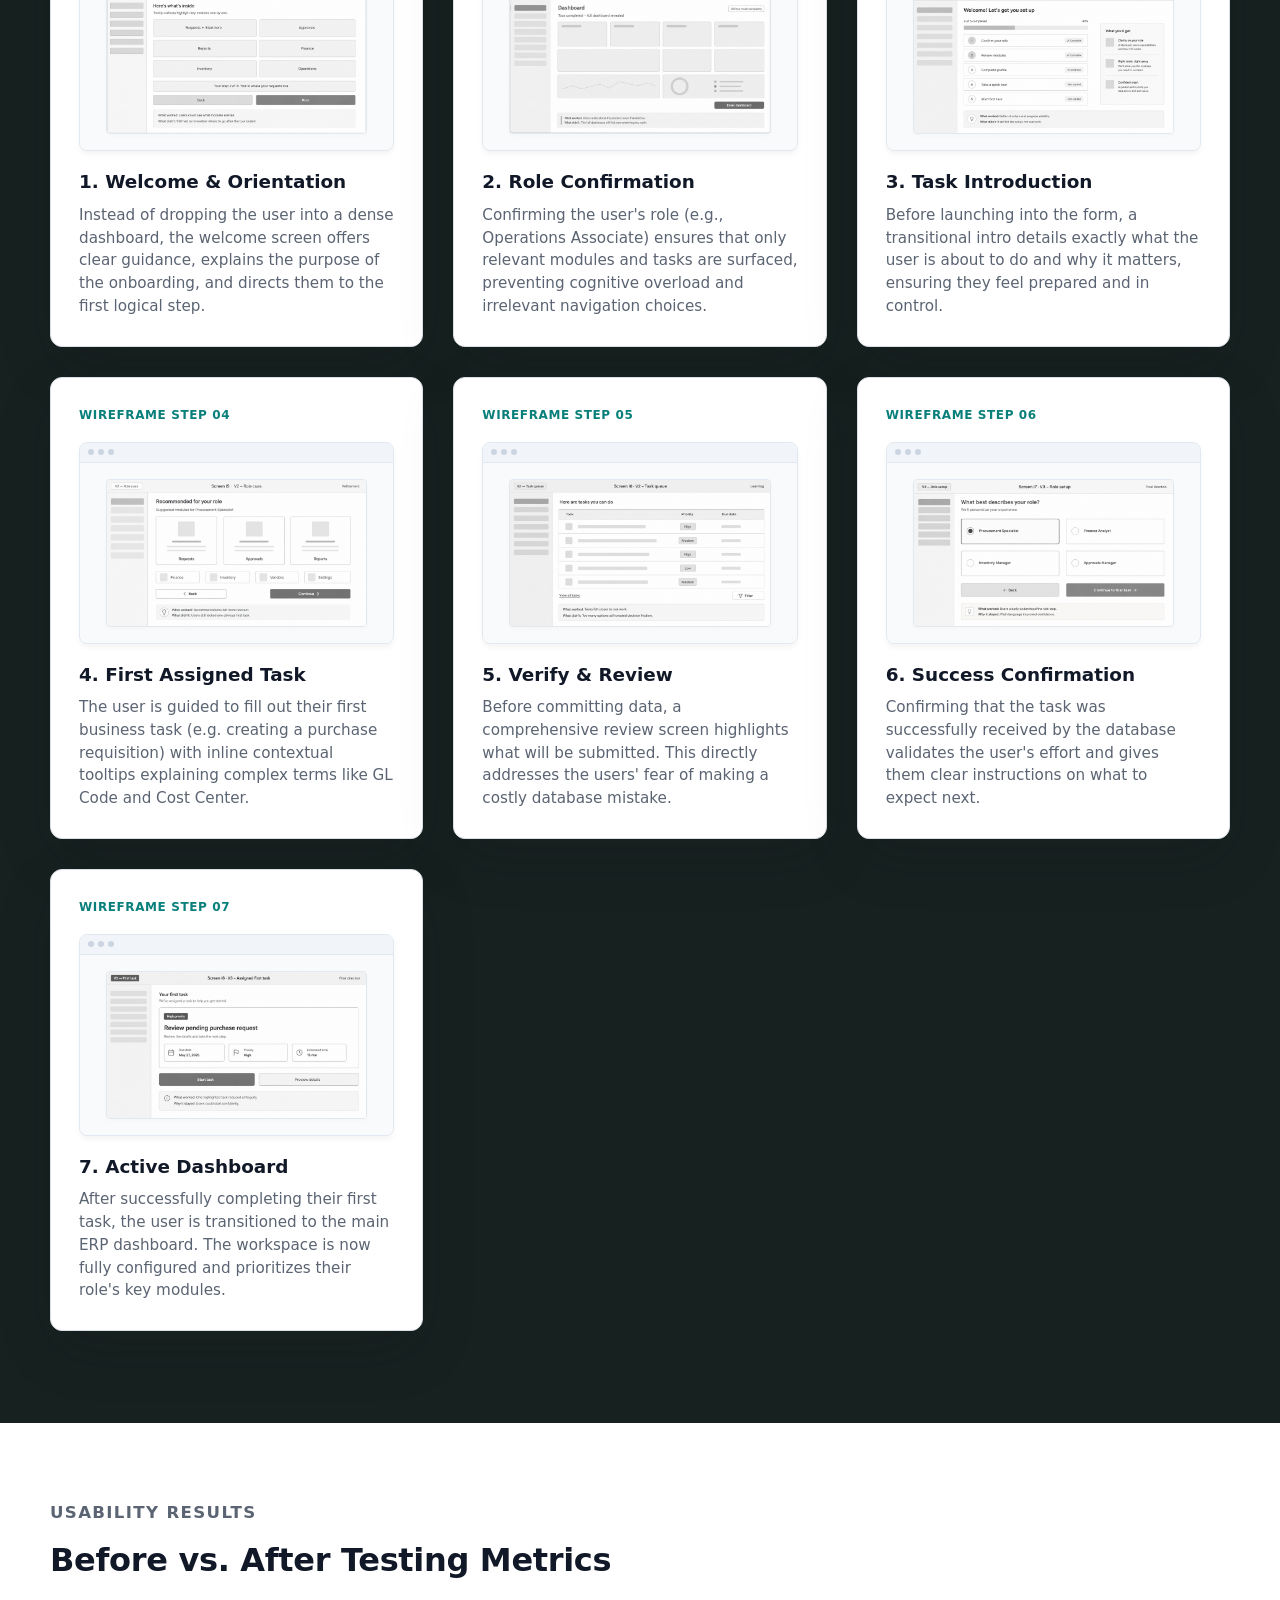
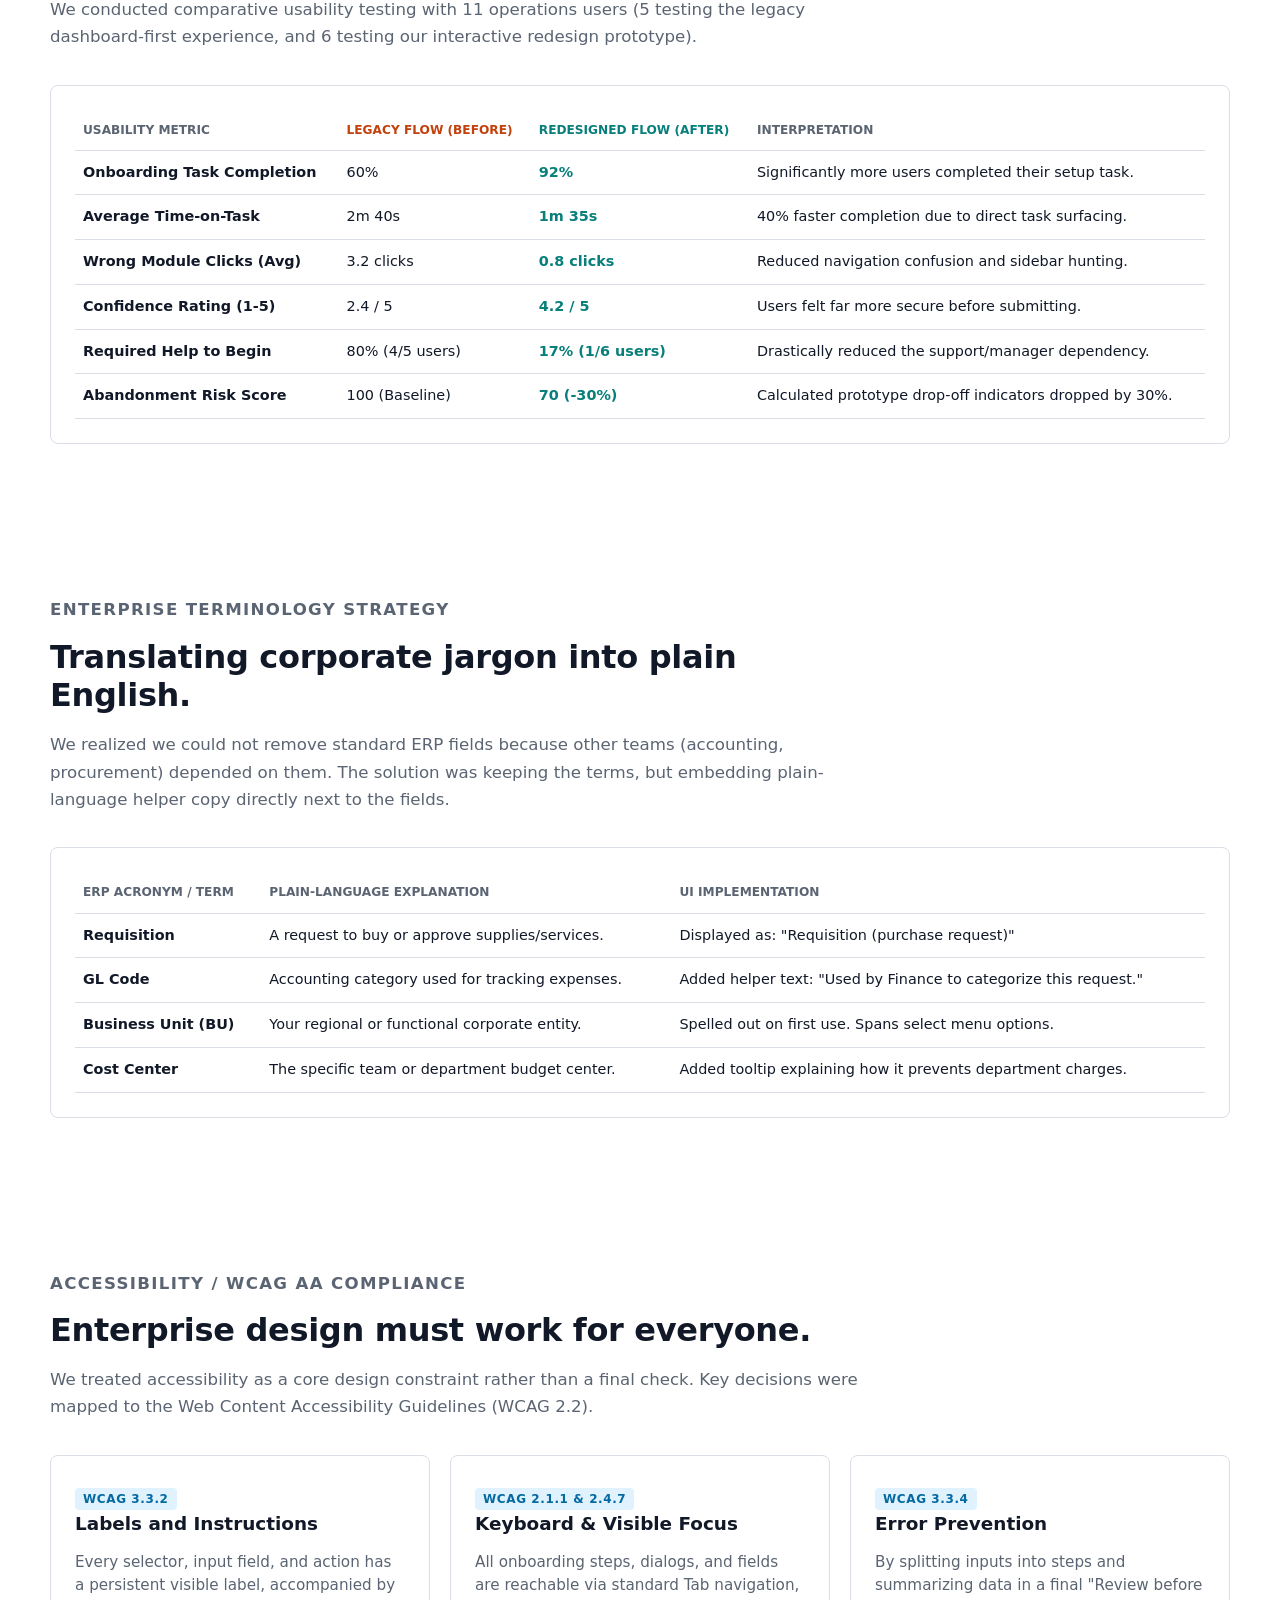
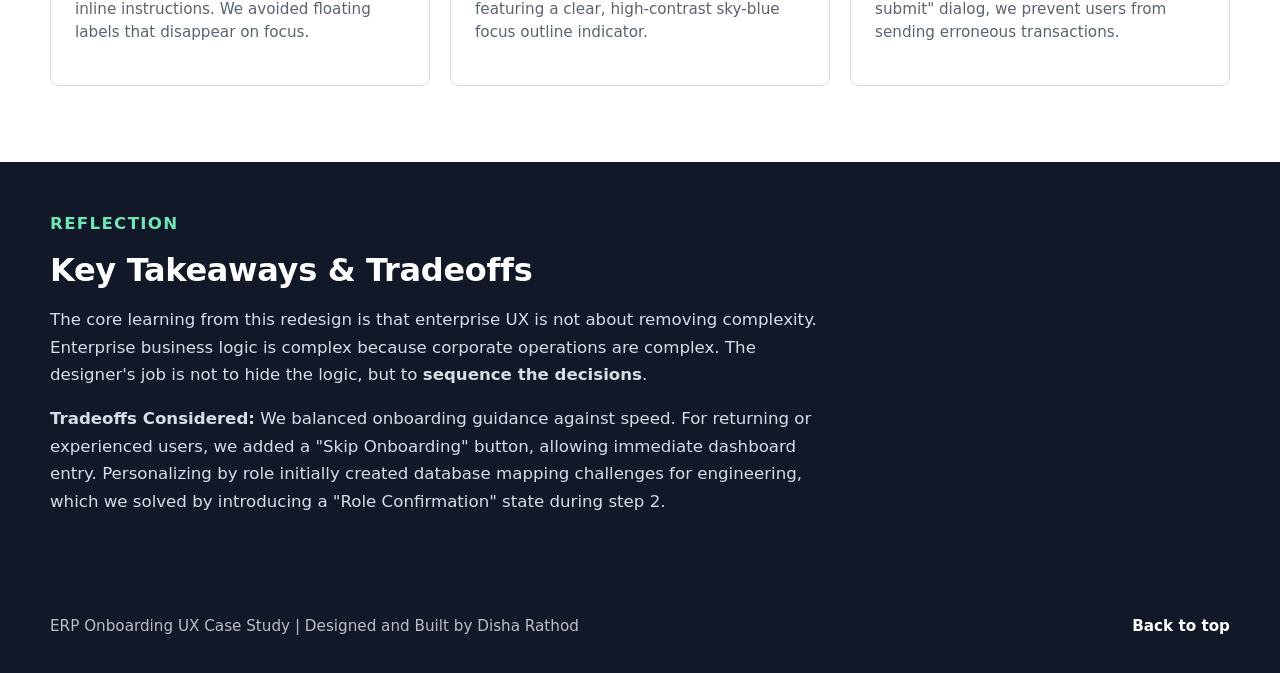
==== commit 8096ecd9: "Convert wireframe switcher to a responsive grid of card boxes to match concept cards style" ====
--- a/erp_case_study.html
+++ b/erp_case_study.html
@@ -311,44 +311,90 @@
           </p>
         </div>
 
-        <div class="cp-walkthrough-shell">
-          <div class="cp-screen-tabs erp-screen-tabs" role="tablist" aria-label="ERP Onboarding screens">
-            <button type="button" class="active" data-erp-screen="welcome" role="tab" aria-selected="true">01. Welcome Screen</button>
-            <button type="button" data-erp-screen="rolesetup" role="tab" aria-selected="false">02. Role Confirmation</button>
-            <button type="button" data-erp-screen="taskintro" role="tab" aria-selected="false">03. Task Introduction</button>
-            <button type="button" data-erp-screen="firsttask" role="tab" aria-selected="false">04. First Assigned Task</button>
-            <button type="button" data-erp-screen="review" role="tab" aria-selected="false">05. Verify & Review</button>
-            <button type="button" data-erp-screen="success" role="tab" aria-selected="false">06. Success Confirmation</button>
-            <button type="button" data-erp-screen="dashboard" role="tab" aria-selected="false">07. Active Dashboard</button>
-          </div>
-
-          <div class="cp-prototype-frame erp-prototype-frame">
-            <aside class="cp-prototype-nav erp-prototype-nav">
-              <strong>Connexions ERP</strong>
-              <span class="active">Onboarding</span>
-              <span>My Tasks</span>
-              <span>Department Assets</span>
-              <span>Support Portal</span>
-            </aside>
-            <div class="cp-prototype-screen erp-prototype-screen">
-              <div class="erp-screen-top">
-                <span id="erp-screen-kicker">Wireframe Step 1: Welcome Screen</span>
-                <strong id="erp-screen-title">Reducing Initial Friction</strong>
-              </div>
-              <div class="erp-screen-content" id="erp-screen-content" aria-live="polite">
-                <div class="erp-mockup-wrapper">
-                  <img id="erp-screen-img" src="assets/erp/wireframe_2.png" alt="Onboarding Welcome Screen" />
-                </div>
-              </div>
-            </div>
-          </div>
-
-          <aside class="cp-screen-rationale erp-screen-rationale" id="erp-screen-rationale">
-            <p class="cp-eyebrow">UX Rationale</p>
-            <p id="erp-screen-rationale-text">
-              Instead of dropping the user into a dense dashboard, the welcome screen offers clear guidance, explains the purpose of the onboarding, and directs them to the first logical step.
-            </p>
-          </aside>
+        <div class="erp-wireframe-grid">
+          <article class="erp-wireframe-card">
+            <span class="wireframe-badge">Wireframe Step 01</span>
+            <div class="wireframe-browser-frame">
+              <div class="wireframe-browser-bar"><i></i><i></i><i></i></div>
+              <div class="wireframe-image-wrapper">
+                <img src="assets/erp/wireframe_2.png" alt="Step 1: Welcome Screen" />
+              </div>
+            </div>
+            <h3>1. Welcome & Orientation</h3>
+            <p>Instead of dropping the user into a dense dashboard, the welcome screen offers clear guidance, explains the purpose of the onboarding, and directs them to the first logical step.</p>
+          </article>
+
+          <article class="erp-wireframe-card">
+            <span class="wireframe-badge">Wireframe Step 02</span>
+            <div class="wireframe-browser-frame">
+              <div class="wireframe-browser-bar"><i></i><i></i><i></i></div>
+              <div class="wireframe-image-wrapper">
+                <img src="assets/erp/wireframe_3.png" alt="Step 2: Role Confirmation" />
+              </div>
+            </div>
+            <h3>2. Role Confirmation</h3>
+            <p>Confirming the user's role (e.g., Operations Associate) ensures that only relevant modules and tasks are surfaced, preventing cognitive overload and irrelevant navigation choices.</p>
+          </article>
+
+          <article class="erp-wireframe-card">
+            <span class="wireframe-badge">Wireframe Step 03</span>
+            <div class="wireframe-browser-frame">
+              <div class="wireframe-browser-bar"><i></i><i></i><i></i></div>
+              <div class="wireframe-image-wrapper">
+                <img src="assets/erp/wireframe_4.png" alt="Step 3: Task Introduction" />
+              </div>
+            </div>
+            <h3>3. Task Introduction</h3>
+            <p>Before launching into the form, a transitional intro details exactly what the user is about to do and why it matters, ensuring they feel prepared and in control.</p>
+          </article>
+
+          <article class="erp-wireframe-card">
+            <span class="wireframe-badge">Wireframe Step 04</span>
+            <div class="wireframe-browser-frame">
+              <div class="wireframe-browser-bar"><i></i><i></i><i></i></div>
+              <div class="wireframe-image-wrapper">
+                <img src="assets/erp/wireframe_5.png" alt="Step 4: First Assigned Task" />
+              </div>
+            </div>
+            <h3>4. First Assigned Task</h3>
+            <p>The user is guided to fill out their first business task (e.g. creating a purchase requisition) with inline contextual tooltips explaining complex terms like GL Code and Cost Center.</p>
+          </article>
+
+          <article class="erp-wireframe-card">
+            <span class="wireframe-badge">Wireframe Step 05</span>
+            <div class="wireframe-browser-frame">
+              <div class="wireframe-browser-bar"><i></i><i></i><i></i></div>
+              <div class="wireframe-image-wrapper">
+                <img src="assets/erp/wireframe_6.png" alt="Step 5: Verify & Review" />
+              </div>
+            </div>
+            <h3>5. Verify & Review</h3>
+            <p>Before committing data, a comprehensive review screen highlights what will be submitted. This directly addresses the users' fear of making a costly database mistake.</p>
+          </article>
+
+          <article class="erp-wireframe-card">
+            <span class="wireframe-badge">Wireframe Step 06</span>
+            <div class="wireframe-browser-frame">
+              <div class="wireframe-browser-bar"><i></i><i></i><i></i></div>
+              <div class="wireframe-image-wrapper">
+                <img src="assets/erp/wireframe_7.png" alt="Step 6: Success Confirmation" />
+              </div>
+            </div>
+            <h3>6. Success Confirmation</h3>
+            <p>Confirming that the task was successfully received by the database validates the user's effort and gives them clear instructions on what to expect next.</p>
+          </article>
+
+          <article class="erp-wireframe-card">
+            <span class="wireframe-badge">Wireframe Step 07</span>
+            <div class="wireframe-browser-frame">
+              <div class="wireframe-browser-bar"><i></i><i></i><i></i></div>
+              <div class="wireframe-image-wrapper">
+                <img src="assets/erp/wireframe_8.png" alt="Step 7: Active Dashboard" />
+              </div>
+            </div>
+            <h3>7. Active Dashboard</h3>
+            <p>After successfully completing their first task, the user is transitioned to the main ERP dashboard. The workspace is now fully configured and prioritizes their role's key modules.</p>
+          </article>
         </div>
       </div>
     </section>
@@ -523,77 +569,5 @@
     </div>
   </footer>
 
-  <script>
-    // Configuration object mapping tabs to wireframe images, kickers, titles, and rationale copy.
-    const erpScreens = {
-      welcome: {
-        kicker: "Wireframe Step 1: Welcome Screen",
-        title: "Reducing Initial Friction",
-        image: "assets/erp/wireframe_2.png",
-        rationale: "Instead of dropping the user into a dense dashboard, the welcome screen offers clear guidance, explains the purpose of the onboarding, and directs them to the first logical step."
-      },
-      rolesetup: {
-        kicker: "Wireframe Step 2: Role Confirmation",
-        title: "Personalizing the Workflow",
-        image: "assets/erp/wireframe_3.png",
-        rationale: "Confirming the user's role (e.g., Operations Associate) ensures that only relevant modules and tasks are surfaced, preventing cognitive overload and irrelevant navigation choices."
-      },
-      taskintro: {
-        kicker: "Wireframe Step 3: Task Introduction",
-        title: "Providing Clear Direction",
-        image: "assets/erp/wireframe_4.png",
-        rationale: "Before launching into the form, a transitional intro details exactly what the user is about to do and why it matters, ensuring they feel prepared and in control."
-      },
-      firsttask: {
-        kicker: "Wireframe Step 4: First Assigned Task",
-        title: "Guided Interaction",
-        image: "assets/erp/wireframe_5.png",
-        rationale: "The user is guided to fill out their first business task (e.g. creating a purchase requisition) with inline contextual tooltips explaining complex terms like GL Code and Cost Center."
-      },
-      review: {
-        kicker: "Wireframe Step 5: Verify & Review",
-        title: "Error Prevention & Reassurance",
-        image: "assets/erp/wireframe_6.png",
-        rationale: "Before committing data, a comprehensive review screen highlights what will be submitted. This directly addresses the users' fear of making a costly database mistake."
-      },
-      success: {
-        kicker: "Wireframe Step 6: Success Confirmation",
-        title: "Building Confidence",
-        image: "assets/erp/wireframe_7.png",
-        rationale: "Confirming that the task was successfully received by the database validates the user's effort and gives them clear instructions on what to expect next."
-      },
-      dashboard: {
-        kicker: "Wireframe Step 7: Active Dashboard",
-        title: "Entering the Workspace",
-        image: "assets/erp/wireframe_8.png",
-        rationale: "After successfully completing their first task, the user is transitioned to the main ERP dashboard. The workspace is now fully configured and prioritizes their role's key modules."
-      }
-    };
-
-    const erpButtons = document.querySelectorAll("[data-erp-screen]");
-    const erpKicker = document.querySelector("#erp-screen-kicker");
-    const erpTitle = document.querySelector("#erp-screen-title");
-    const erpImage = document.querySelector("#erp-screen-img");
-    const erpRationale = document.querySelector("#erp-screen-rationale-text");
-
-    erpButtons.forEach((button) => {
-      button.addEventListener("click", () => {
-        const key = button.dataset.erpScreen;
-        const screen = erpScreens[key];
-        
-        erpButtons.forEach((btn) => {
-          const active = btn === button;
-          btn.classList.toggle("active", active);
-          btn.setAttribute("aria-selected", active ? "true" : "false");
-        });
-        
-        erpKicker.textContent = screen.kicker;
-        erpTitle.textContent = screen.title;
-        erpImage.src = screen.image;
-        erpImage.alt = screen.kicker;
-        erpRationale.textContent = screen.rationale;
-      });
-    });
-  </script>
 </body>
 </html>
--- a/styles.css
+++ b/styles.css
@@ -5765,13 +5765,108 @@
   border-color: var(--ink);
 }
 
+
+/* Wireframe Grid Styles */
+.erp-wireframe-grid {
+  display: grid;
+  grid-template-columns: repeat(3, 1fr);
+  gap: 30px;
+  margin-top: 40px;
+}
+
+.erp-wireframe-card {
+  background: #ffffff;
+  border: 1px solid var(--line);
+  border-radius: 12px;
+  padding: 28px;
+  display: flex;
+  flex-direction: column;
+  box-shadow: var(--shadow);
+  transition: transform 0.2s ease, box-shadow 0.2s ease;
+}
+
+.erp-wireframe-card:hover {
+  transform: translateY(-4px);
+  box-shadow: 0 12px 24px rgba(0, 0, 0, 0.08);
+}
+
+.wireframe-badge {
+  align-self: flex-start;
+  font-size: 0.75rem;
+  font-weight: 800;
+  color: var(--teal);
+  text-transform: uppercase;
+  letter-spacing: 0.05em;
+  margin-bottom: 16px;
+}
+
+.wireframe-browser-frame {
+  border: 1px solid #e2e8f0;
+  border-radius: 8px;
+  overflow: hidden;
+  background: #f8fafc;
+  margin-bottom: 20px;
+  box-shadow: 0 4px 6px -1px rgba(0, 0, 0, 0.05);
+}
+
+.wireframe-browser-bar {
+  height: 20px;
+  background: #f1f5f9;
+  border-bottom: 1px solid #e2e8f0;
+  display: flex;
+  align-items: center;
+  gap: 4px;
+  padding: 0 8px;
+}
+
+.wireframe-browser-bar i {
+  width: 6px;
+  height: 6px;
+  border-radius: 50%;
+  background: #cbd5e1;
+  display: inline-block;
+}
+
+.wireframe-image-wrapper {
+  padding: 16px;
+  background: #f8fafc;
+  height: 180px;
+  display: flex;
+  align-items: center;
+  justify-content: center;
+}
+
+.wireframe-image-wrapper img {
+  max-width: 100%;
+  max-height: 100%;
+  object-fit: contain;
+  border: 1px solid #e2e8f0;
+  border-radius: 4px;
+  box-shadow: 0 2px 4px rgba(0, 0, 0, 0.02);
+}
+
+.erp-wireframe-card h3 {
+  font-size: 1.15rem;
+  margin-bottom: 10px;
+  color: var(--ink);
+  font-weight: 700;
+}
+
+.erp-wireframe-card p {
+  font-size: 0.95rem;
+  color: var(--muted);
+  line-height: 1.5;
+  margin: 0;
+}
+
 @media (max-width: 1100px) {
   .erp-hero-grid,
   .erp-timeline-grid,
   .erp-audit-grid,
   .erp-persona-grid,
   .erp-comparison-grid,
-  .erp-figma-grid {
+  .erp-figma-grid,
+  .erp-wireframe-grid {
     grid-template-columns: 1fr;
     gap: 30px;
   }
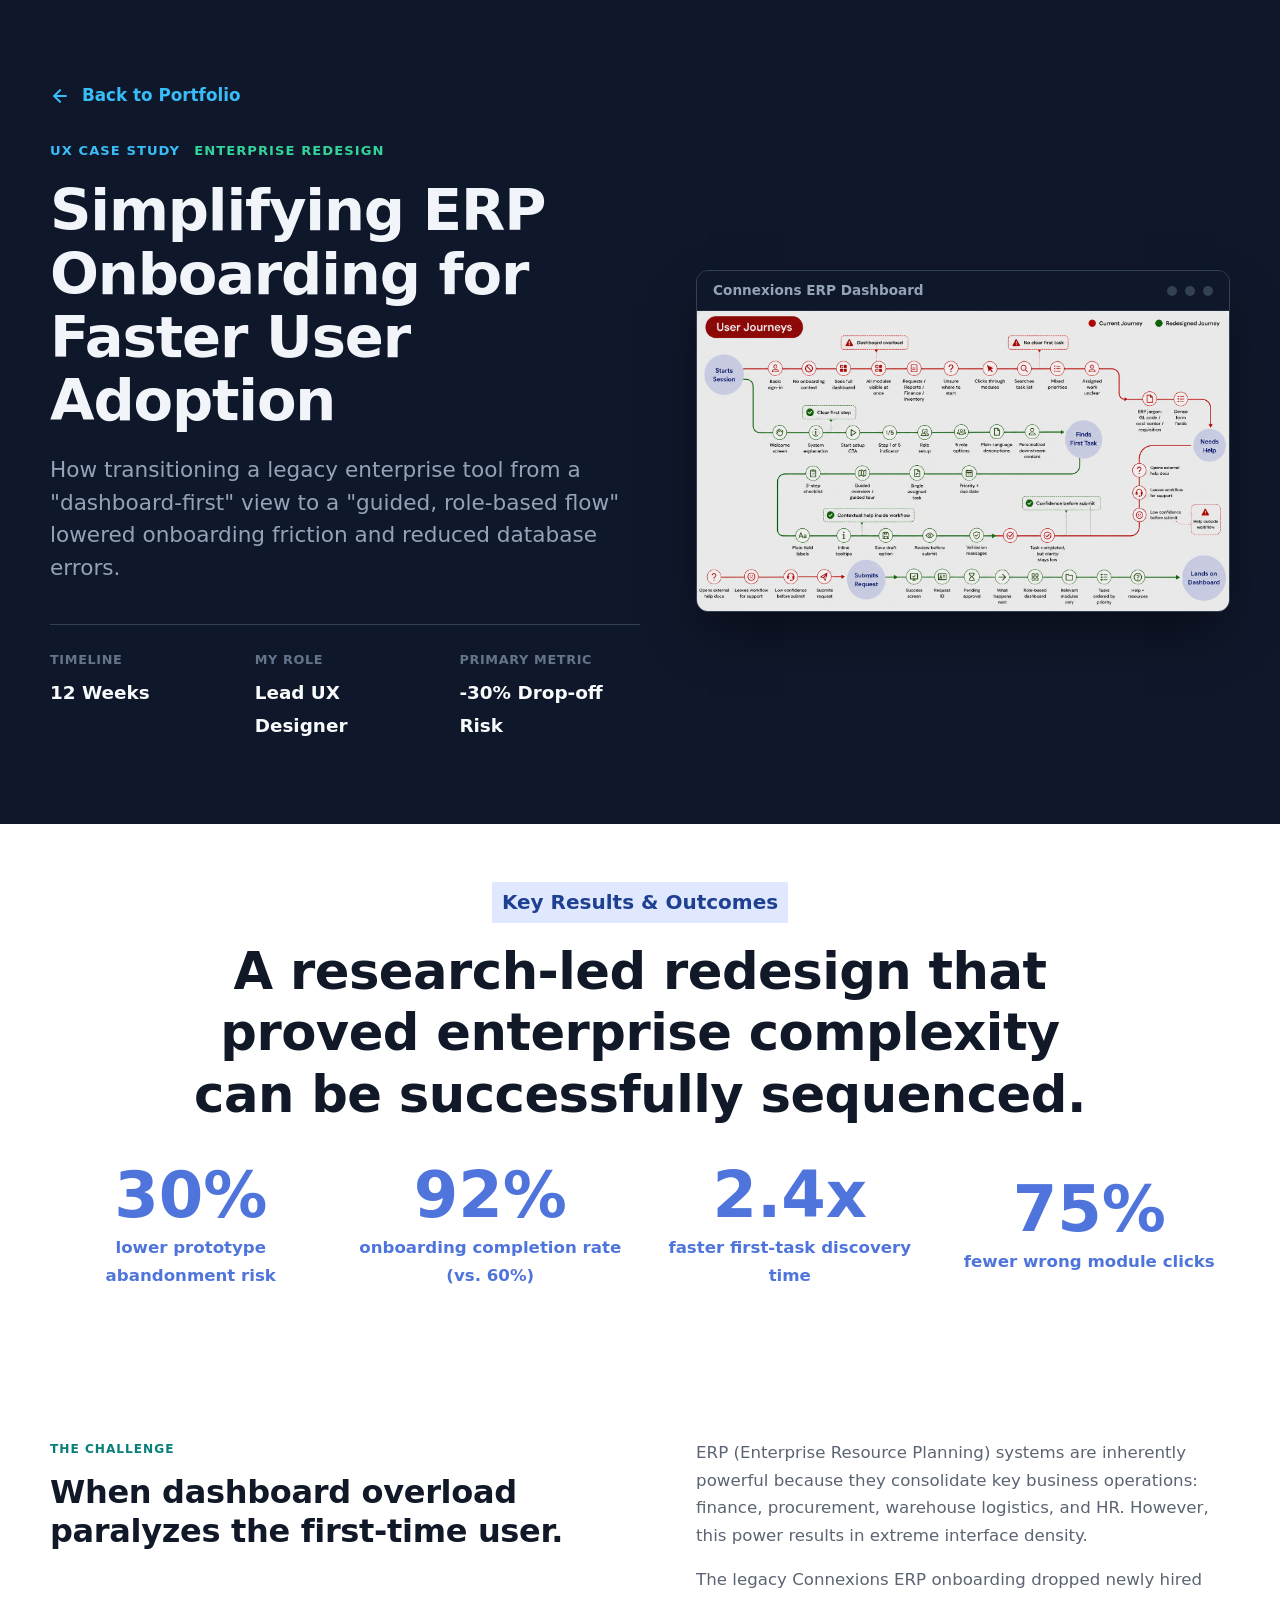
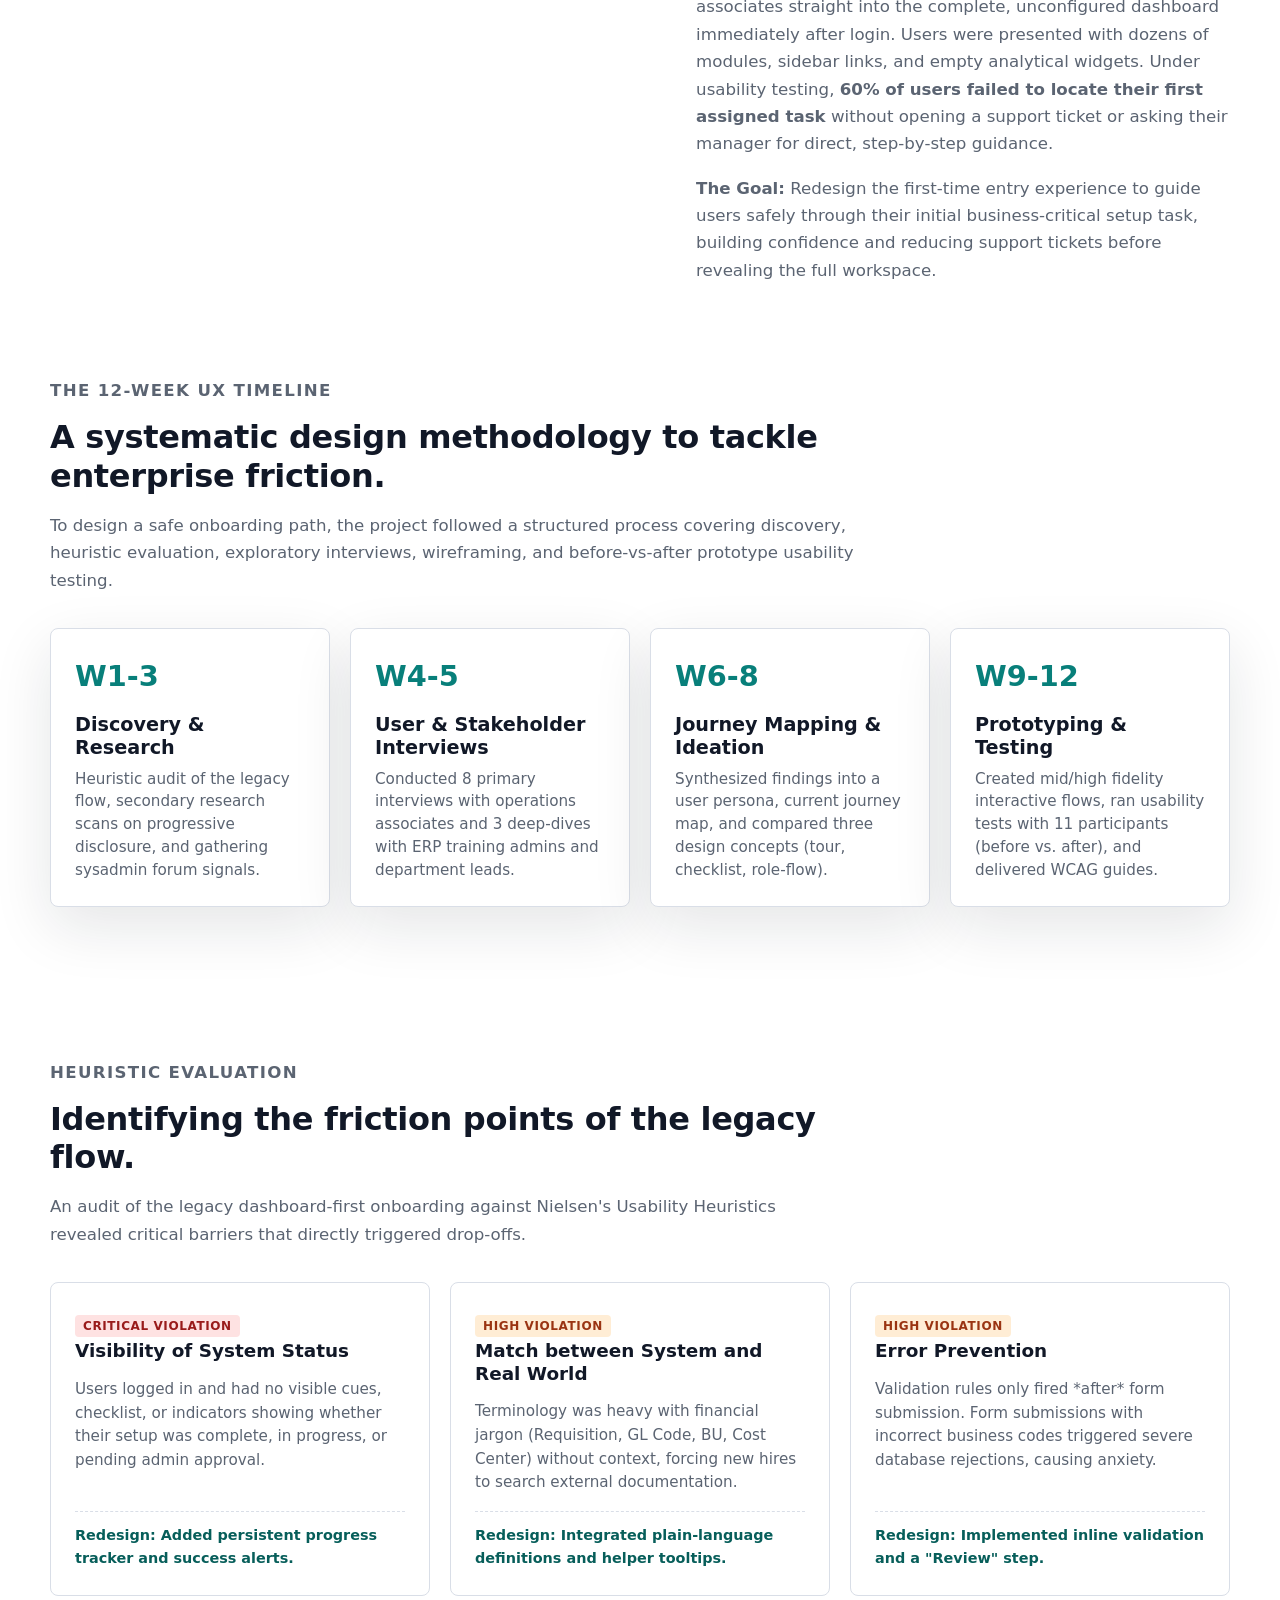
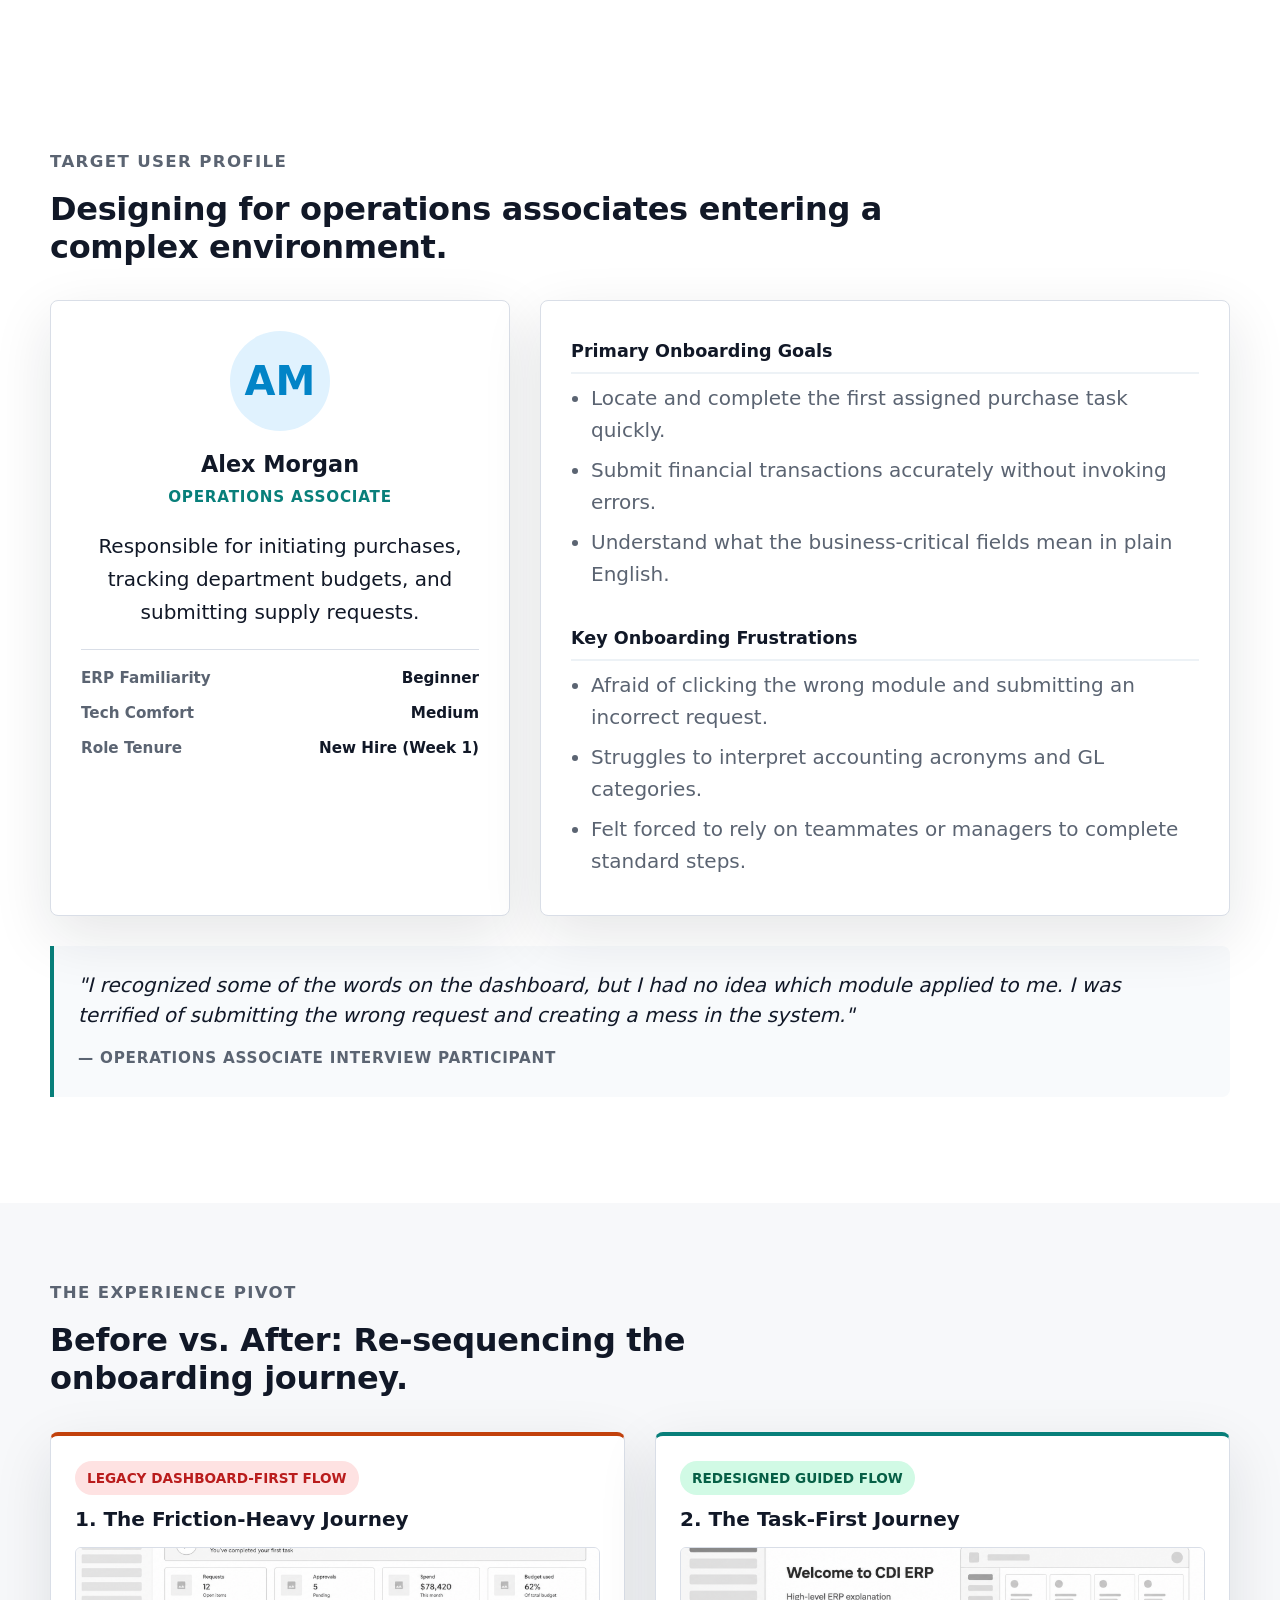
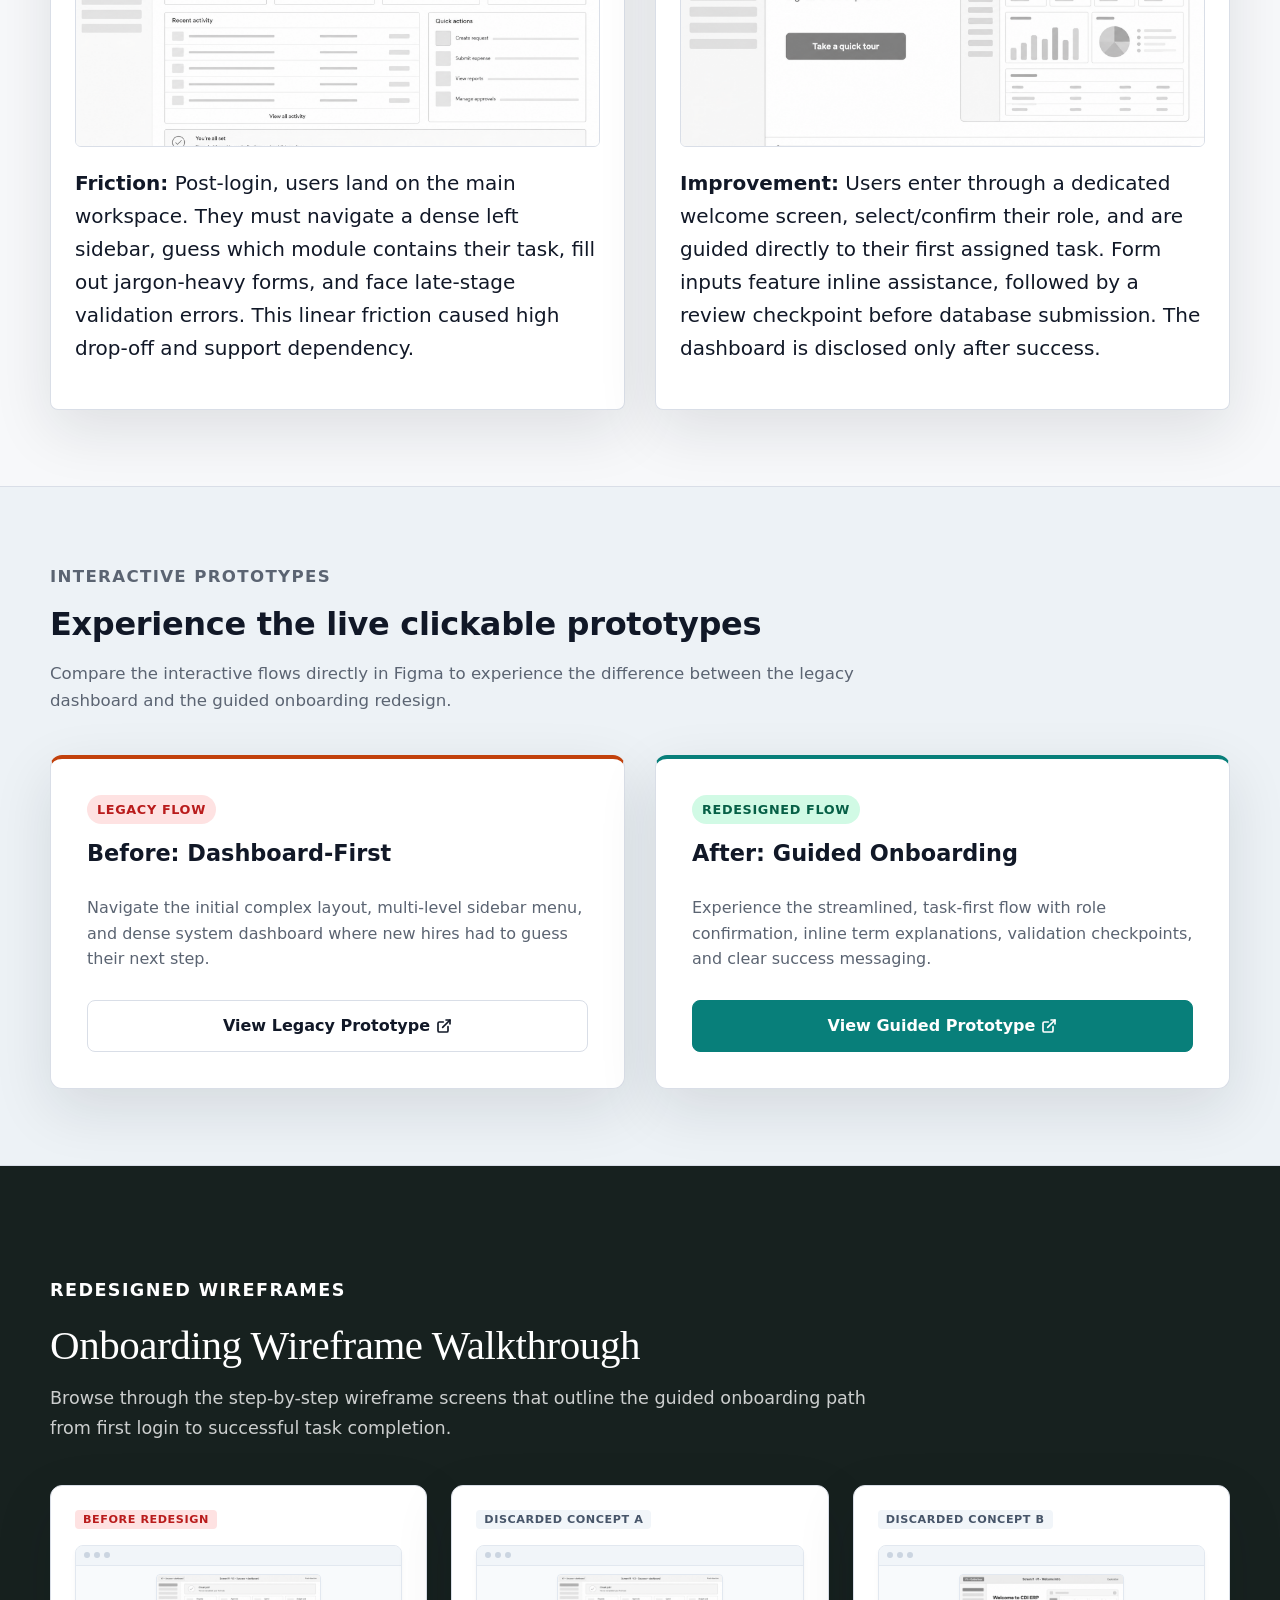
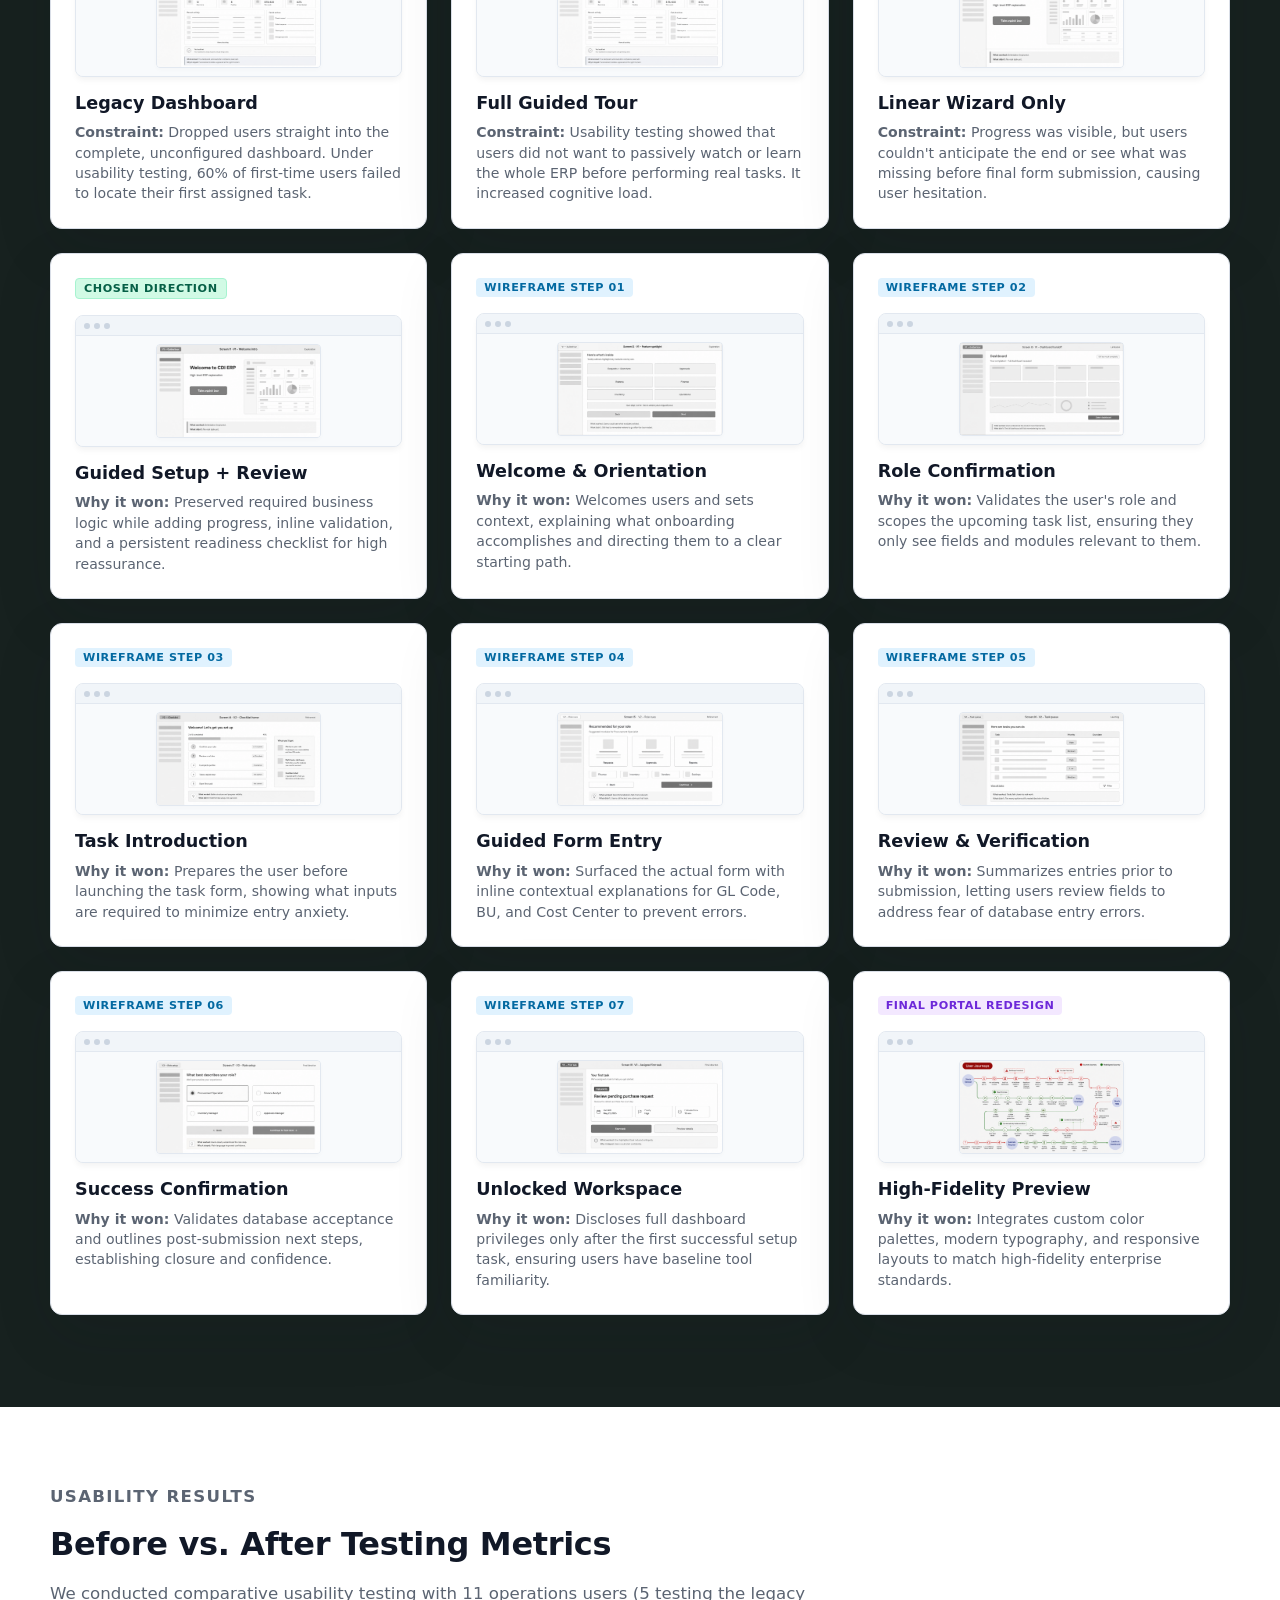
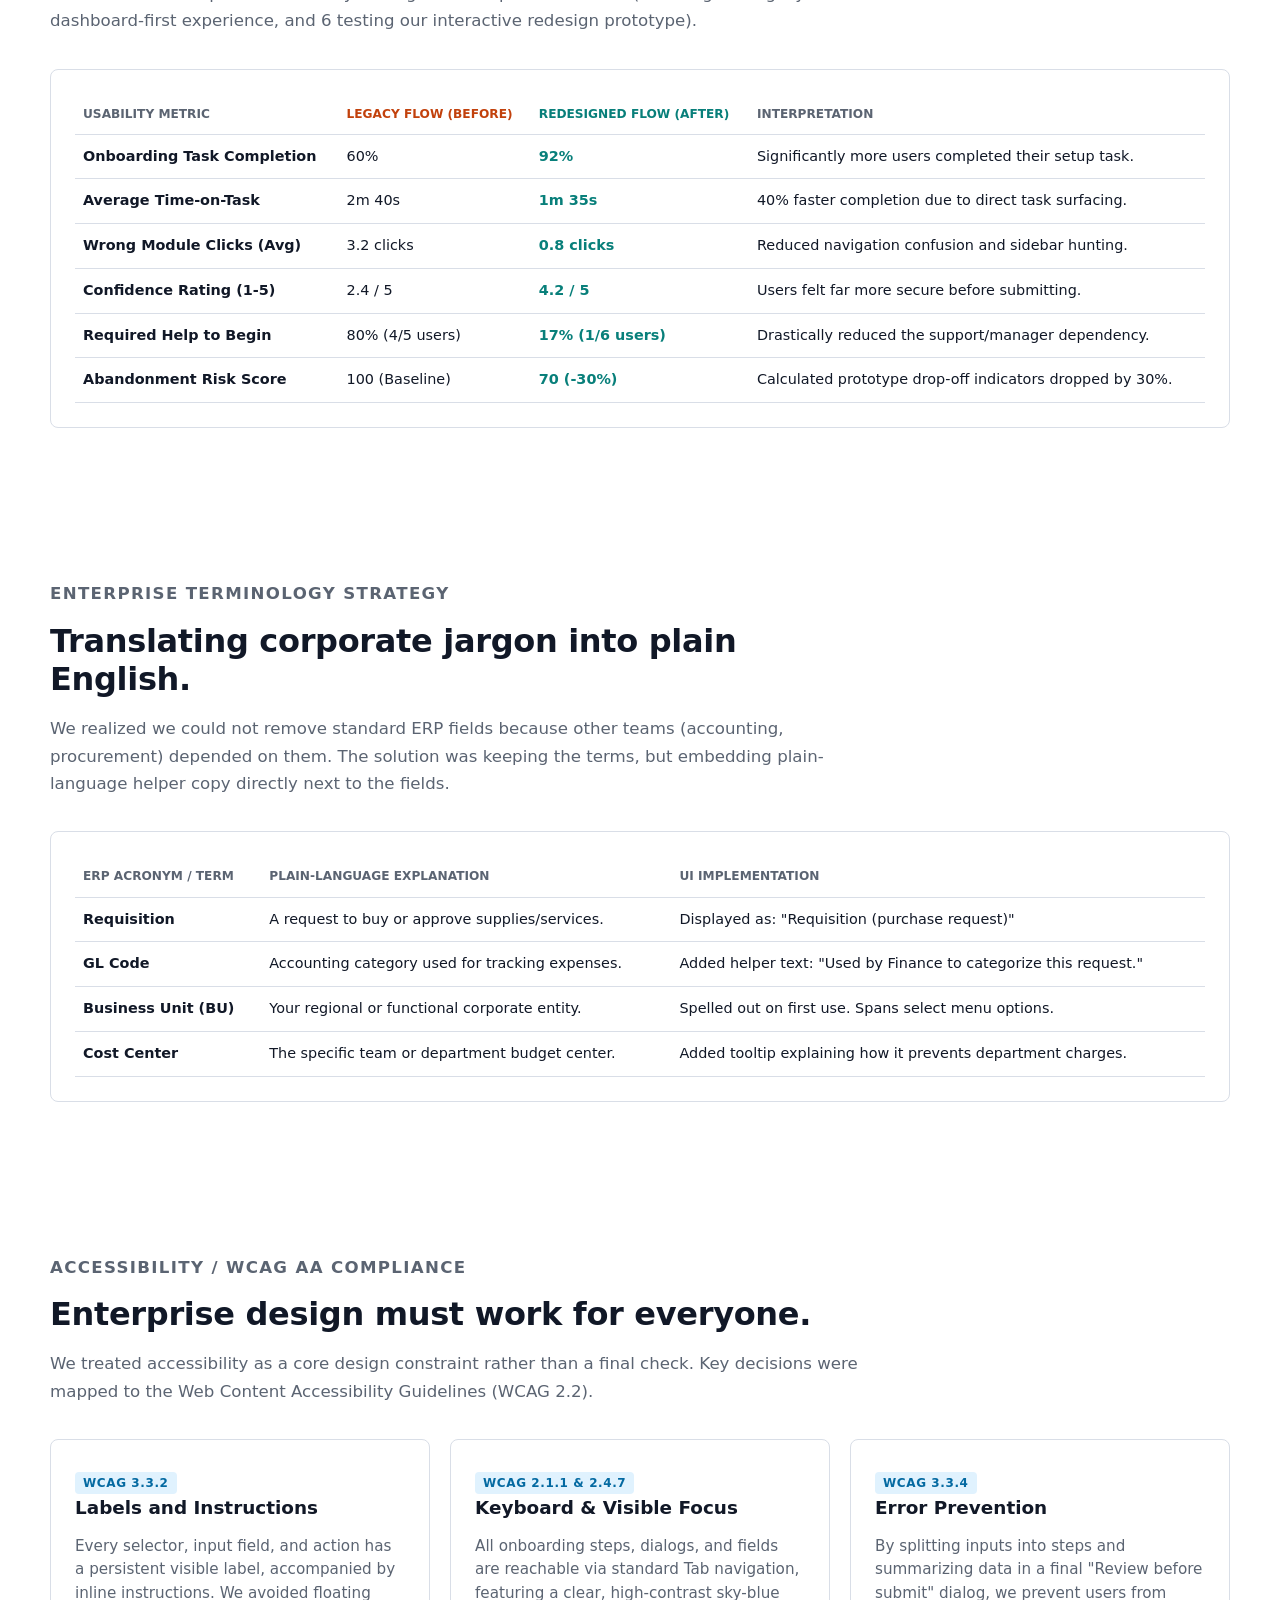
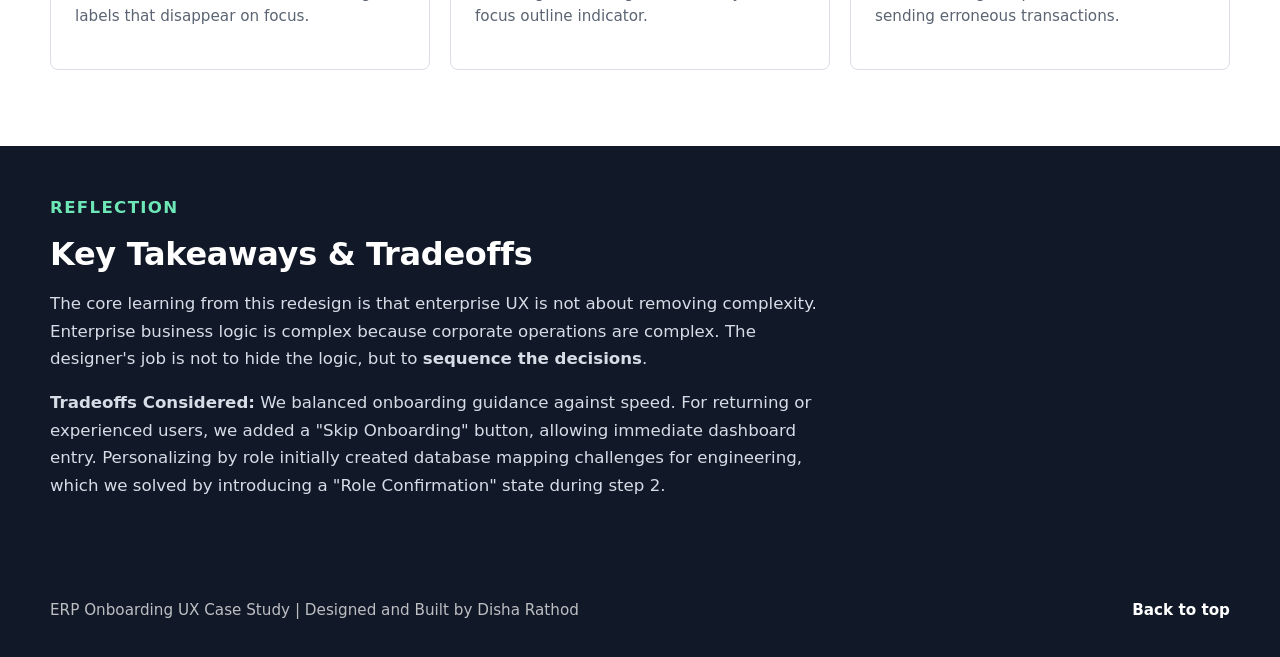
==== commit a7da0e54: "Redesign wireframes section into a 12-box grid layout with tiny mockup previews and color-coded badg" ====
--- a/erp_case_study.html
+++ b/erp_case_study.html
@@ -312,88 +312,160 @@
         </div>
 
         <div class="erp-wireframe-grid">
-          <article class="erp-wireframe-card">
-            <span class="wireframe-badge">Wireframe Step 01</span>
+          <!-- Card 1: Legacy Flow (Before Redesign) -->
+          <article class="erp-wireframe-card">
+            <span class="wireframe-badge before">Before Redesign</span>
+            <div class="wireframe-browser-frame">
+              <div class="wireframe-browser-bar"><i></i><i></i><i></i></div>
+              <div class="wireframe-image-wrapper">
+                <img src="assets/erp/wireframe_9.png" alt="Legacy Dashboard-First Flow" />
+              </div>
+            </div>
+            <h3>Legacy Dashboard</h3>
+            <p><strong>Constraint:</strong> Dropped users straight into the complete, unconfigured dashboard. Under usability testing, 60% of first-time users failed to locate their first assigned task.</p>
+          </article>
+
+          <!-- Card 2: Concept Iteration V1 -->
+          <article class="erp-wireframe-card">
+            <span class="wireframe-badge discarded">Discarded Concept A</span>
+            <div class="wireframe-browser-frame">
+              <div class="wireframe-browser-bar"><i></i><i></i><i></i></div>
+              <div class="wireframe-image-wrapper">
+                <img src="assets/erp/wireframe_9.png" alt="Concept A: Full Guided Tour" />
+              </div>
+            </div>
+            <h3>Full Guided Tour</h3>
+            <p><strong>Constraint:</strong> Usability testing showed that users did not want to passively watch or learn the whole ERP before performing real tasks. It increased cognitive load.</p>
+          </article>
+
+          <!-- Card 3: Concept Iteration V2 -->
+          <article class="erp-wireframe-card">
+            <span class="wireframe-badge discarded">Discarded Concept B</span>
+            <div class="wireframe-browser-frame">
+              <div class="wireframe-browser-bar"><i></i><i></i><i></i></div>
+              <div class="wireframe-image-wrapper">
+                <img src="assets/erp/wireframe_1.png" alt="Concept B: Linear Wizard Only" />
+              </div>
+            </div>
+            <h3>Linear Wizard Only</h3>
+            <p><strong>Constraint:</strong> Progress was visible, but users couldn't anticipate the end or see what was missing before final form submission, causing user hesitation.</p>
+          </article>
+
+          <!-- Card 4: Redesign Concept V3 -->
+          <article class="erp-wireframe-card">
+            <span class="wireframe-badge chosen">Chosen Direction</span>
+            <div class="wireframe-browser-frame">
+              <div class="wireframe-browser-bar"><i></i><i></i><i></i></div>
+              <div class="wireframe-image-wrapper">
+                <img src="assets/erp/wireframe_1.png" alt="Chosen V3: Guided Setup + Review" />
+              </div>
+            </div>
+            <h3>Guided Setup + Review</h3>
+            <p><strong>Why it won:</strong> Preserved required business logic while adding progress, inline validation, and a persistent readiness checklist for high reassurance.</p>
+          </article>
+
+          <!-- Card 5: Step 1: Welcome Screen -->
+          <article class="erp-wireframe-card">
+            <span class="wireframe-badge step">Wireframe Step 01</span>
             <div class="wireframe-browser-frame">
               <div class="wireframe-browser-bar"><i></i><i></i><i></i></div>
               <div class="wireframe-image-wrapper">
                 <img src="assets/erp/wireframe_2.png" alt="Step 1: Welcome Screen" />
               </div>
             </div>
-            <h3>1. Welcome & Orientation</h3>
-            <p>Instead of dropping the user into a dense dashboard, the welcome screen offers clear guidance, explains the purpose of the onboarding, and directs them to the first logical step.</p>
-          </article>
-
-          <article class="erp-wireframe-card">
-            <span class="wireframe-badge">Wireframe Step 02</span>
+            <h3>Welcome & Orientation</h3>
+            <p><strong>Why it won:</strong> Welcomes users and sets context, explaining what onboarding accomplishes and directing them to a clear starting path.</p>
+          </article>
+
+          <!-- Card 6: Step 2: Role Confirmation -->
+          <article class="erp-wireframe-card">
+            <span class="wireframe-badge step">Wireframe Step 02</span>
             <div class="wireframe-browser-frame">
               <div class="wireframe-browser-bar"><i></i><i></i><i></i></div>
               <div class="wireframe-image-wrapper">
                 <img src="assets/erp/wireframe_3.png" alt="Step 2: Role Confirmation" />
               </div>
             </div>
-            <h3>2. Role Confirmation</h3>
-            <p>Confirming the user's role (e.g., Operations Associate) ensures that only relevant modules and tasks are surfaced, preventing cognitive overload and irrelevant navigation choices.</p>
-          </article>
-
-          <article class="erp-wireframe-card">
-            <span class="wireframe-badge">Wireframe Step 03</span>
+            <h3>Role Confirmation</h3>
+            <p><strong>Why it won:</strong> Validates the user's role and scopes the upcoming task list, ensuring they only see fields and modules relevant to them.</p>
+          </article>
+
+          <!-- Card 7: Step 3: Task Introduction -->
+          <article class="erp-wireframe-card">
+            <span class="wireframe-badge step">Wireframe Step 03</span>
             <div class="wireframe-browser-frame">
               <div class="wireframe-browser-bar"><i></i><i></i><i></i></div>
               <div class="wireframe-image-wrapper">
                 <img src="assets/erp/wireframe_4.png" alt="Step 3: Task Introduction" />
               </div>
             </div>
-            <h3>3. Task Introduction</h3>
-            <p>Before launching into the form, a transitional intro details exactly what the user is about to do and why it matters, ensuring they feel prepared and in control.</p>
-          </article>
-
-          <article class="erp-wireframe-card">
-            <span class="wireframe-badge">Wireframe Step 04</span>
+            <h3>Task Introduction</h3>
+            <p><strong>Why it won:</strong> Prepares the user before launching the task form, showing what inputs are required to minimize entry anxiety.</p>
+          </article>
+
+          <!-- Card 8: Step 4: First Assigned Task -->
+          <article class="erp-wireframe-card">
+            <span class="wireframe-badge step">Wireframe Step 04</span>
             <div class="wireframe-browser-frame">
               <div class="wireframe-browser-bar"><i></i><i></i><i></i></div>
               <div class="wireframe-image-wrapper">
                 <img src="assets/erp/wireframe_5.png" alt="Step 4: First Assigned Task" />
               </div>
             </div>
-            <h3>4. First Assigned Task</h3>
-            <p>The user is guided to fill out their first business task (e.g. creating a purchase requisition) with inline contextual tooltips explaining complex terms like GL Code and Cost Center.</p>
-          </article>
-
-          <article class="erp-wireframe-card">
-            <span class="wireframe-badge">Wireframe Step 05</span>
+            <h3>Guided Form Entry</h3>
+            <p><strong>Why it won:</strong> Surfaced the actual form with inline contextual explanations for GL Code, BU, and Cost Center to prevent errors.</p>
+          </article>
+
+          <!-- Card 9: Step 5: Verify & Review -->
+          <article class="erp-wireframe-card">
+            <span class="wireframe-badge step">Wireframe Step 05</span>
             <div class="wireframe-browser-frame">
               <div class="wireframe-browser-bar"><i></i><i></i><i></i></div>
               <div class="wireframe-image-wrapper">
                 <img src="assets/erp/wireframe_6.png" alt="Step 5: Verify & Review" />
               </div>
             </div>
-            <h3>5. Verify & Review</h3>
-            <p>Before committing data, a comprehensive review screen highlights what will be submitted. This directly addresses the users' fear of making a costly database mistake.</p>
-          </article>
-
-          <article class="erp-wireframe-card">
-            <span class="wireframe-badge">Wireframe Step 06</span>
+            <h3>Review & Verification</h3>
+            <p><strong>Why it won:</strong> Summarizes entries prior to submission, letting users review fields to address fear of database entry errors.</p>
+          </article>
+
+          <!-- Card 10: Step 6: Success Confirmation -->
+          <article class="erp-wireframe-card">
+            <span class="wireframe-badge step">Wireframe Step 06</span>
             <div class="wireframe-browser-frame">
               <div class="wireframe-browser-bar"><i></i><i></i><i></i></div>
               <div class="wireframe-image-wrapper">
                 <img src="assets/erp/wireframe_7.png" alt="Step 6: Success Confirmation" />
               </div>
             </div>
-            <h3>6. Success Confirmation</h3>
-            <p>Confirming that the task was successfully received by the database validates the user's effort and gives them clear instructions on what to expect next.</p>
-          </article>
-
-          <article class="erp-wireframe-card">
-            <span class="wireframe-badge">Wireframe Step 07</span>
+            <h3>Success Confirmation</h3>
+            <p><strong>Why it won:</strong> Validates database acceptance and outlines post-submission next steps, establishing closure and confidence.</p>
+          </article>
+
+          <!-- Card 11: Step 7: Active Dashboard -->
+          <article class="erp-wireframe-card">
+            <span class="wireframe-badge step">Wireframe Step 07</span>
             <div class="wireframe-browser-frame">
               <div class="wireframe-browser-bar"><i></i><i></i><i></i></div>
               <div class="wireframe-image-wrapper">
                 <img src="assets/erp/wireframe_8.png" alt="Step 7: Active Dashboard" />
               </div>
             </div>
-            <h3>7. Active Dashboard</h3>
-            <p>After successfully completing their first task, the user is transitioned to the main ERP dashboard. The workspace is now fully configured and prioritizes their role's key modules.</p>
+            <h3>Unlocked Workspace</h3>
+            <p><strong>Why it won:</strong> Discloses full dashboard privileges only after the first successful setup task, ensuring users have baseline tool familiarity.</p>
+          </article>
+
+          <!-- Card 12: High-Fidelity Redesign Preview -->
+          <article class="erp-wireframe-card">
+            <span class="wireframe-badge final">Final Portal Redesign</span>
+            <div class="wireframe-browser-frame">
+              <div class="wireframe-browser-bar"><i></i><i></i><i></i></div>
+              <div class="wireframe-image-wrapper">
+                <img src="assets/erp/wireframe_10.png" alt="Widescreen high-fidelity redesign preview" />
+              </div>
+            </div>
+            <h3>High-Fidelity Preview</h3>
+            <p><strong>Why it won:</strong> Integrates custom color palettes, modern typography, and responsive layouts to match high-fidelity enterprise standards.</p>
           </article>
         </div>
       </div>
--- a/styles.css
+++ b/styles.css
@@ -5770,7 +5770,7 @@
 .erp-wireframe-grid {
   display: grid;
   grid-template-columns: repeat(3, 1fr);
-  gap: 30px;
+  gap: 24px;
   margin-top: 40px;
 }
 
@@ -5778,7 +5778,7 @@
   background: #ffffff;
   border: 1px solid var(--line);
   border-radius: 12px;
-  padding: 28px;
+  padding: 24px;
   display: flex;
   flex-direction: column;
   box-shadow: var(--shadow);
@@ -5792,12 +5792,40 @@
 
 .wireframe-badge {
   align-self: flex-start;
-  font-size: 0.75rem;
+  font-size: 0.7rem;
   font-weight: 800;
-  color: var(--teal);
   text-transform: uppercase;
   letter-spacing: 0.05em;
   margin-bottom: 16px;
+  padding: 4px 8px;
+  border-radius: 4px;
+  line-height: 1;
+}
+
+.wireframe-badge.before {
+  color: #b91c1c;
+  background: #fee2e2;
+}
+
+.wireframe-badge.discarded {
+  color: #475569;
+  background: #f1f5f9;
+}
+
+.wireframe-badge.chosen {
+  color: #065f46;
+  background: #d1fae5;
+  border: 1px solid #a7f3d0;
+}
+
+.wireframe-badge.step {
+  color: #0369a1;
+  background: #e0f2fe;
+}
+
+.wireframe-badge.final {
+  color: #6d28d9;
+  background: #f3e8ff;
 }
 
 .wireframe-browser-frame {
@@ -5805,7 +5833,7 @@
   border-radius: 8px;
   overflow: hidden;
   background: #f8fafc;
-  margin-bottom: 20px;
+  margin-bottom: 16px;
   box-shadow: 0 4px 6px -1px rgba(0, 0, 0, 0.05);
 }
 
@@ -5828,9 +5856,9 @@
 }
 
 .wireframe-image-wrapper {
-  padding: 16px;
+  padding: 8px;
   background: #f8fafc;
-  height: 180px;
+  height: 110px;
   display: flex;
   align-items: center;
   justify-content: center;
@@ -5846,16 +5874,16 @@
 }
 
 .erp-wireframe-card h3 {
-  font-size: 1.15rem;
-  margin-bottom: 10px;
+  font-size: 1.1rem;
+  margin-bottom: 8px;
   color: var(--ink);
   font-weight: 700;
 }
 
 .erp-wireframe-card p {
-  font-size: 0.95rem;
+  font-size: 0.88rem;
   color: var(--muted);
-  line-height: 1.5;
+  line-height: 1.45;
   margin: 0;
 }
 
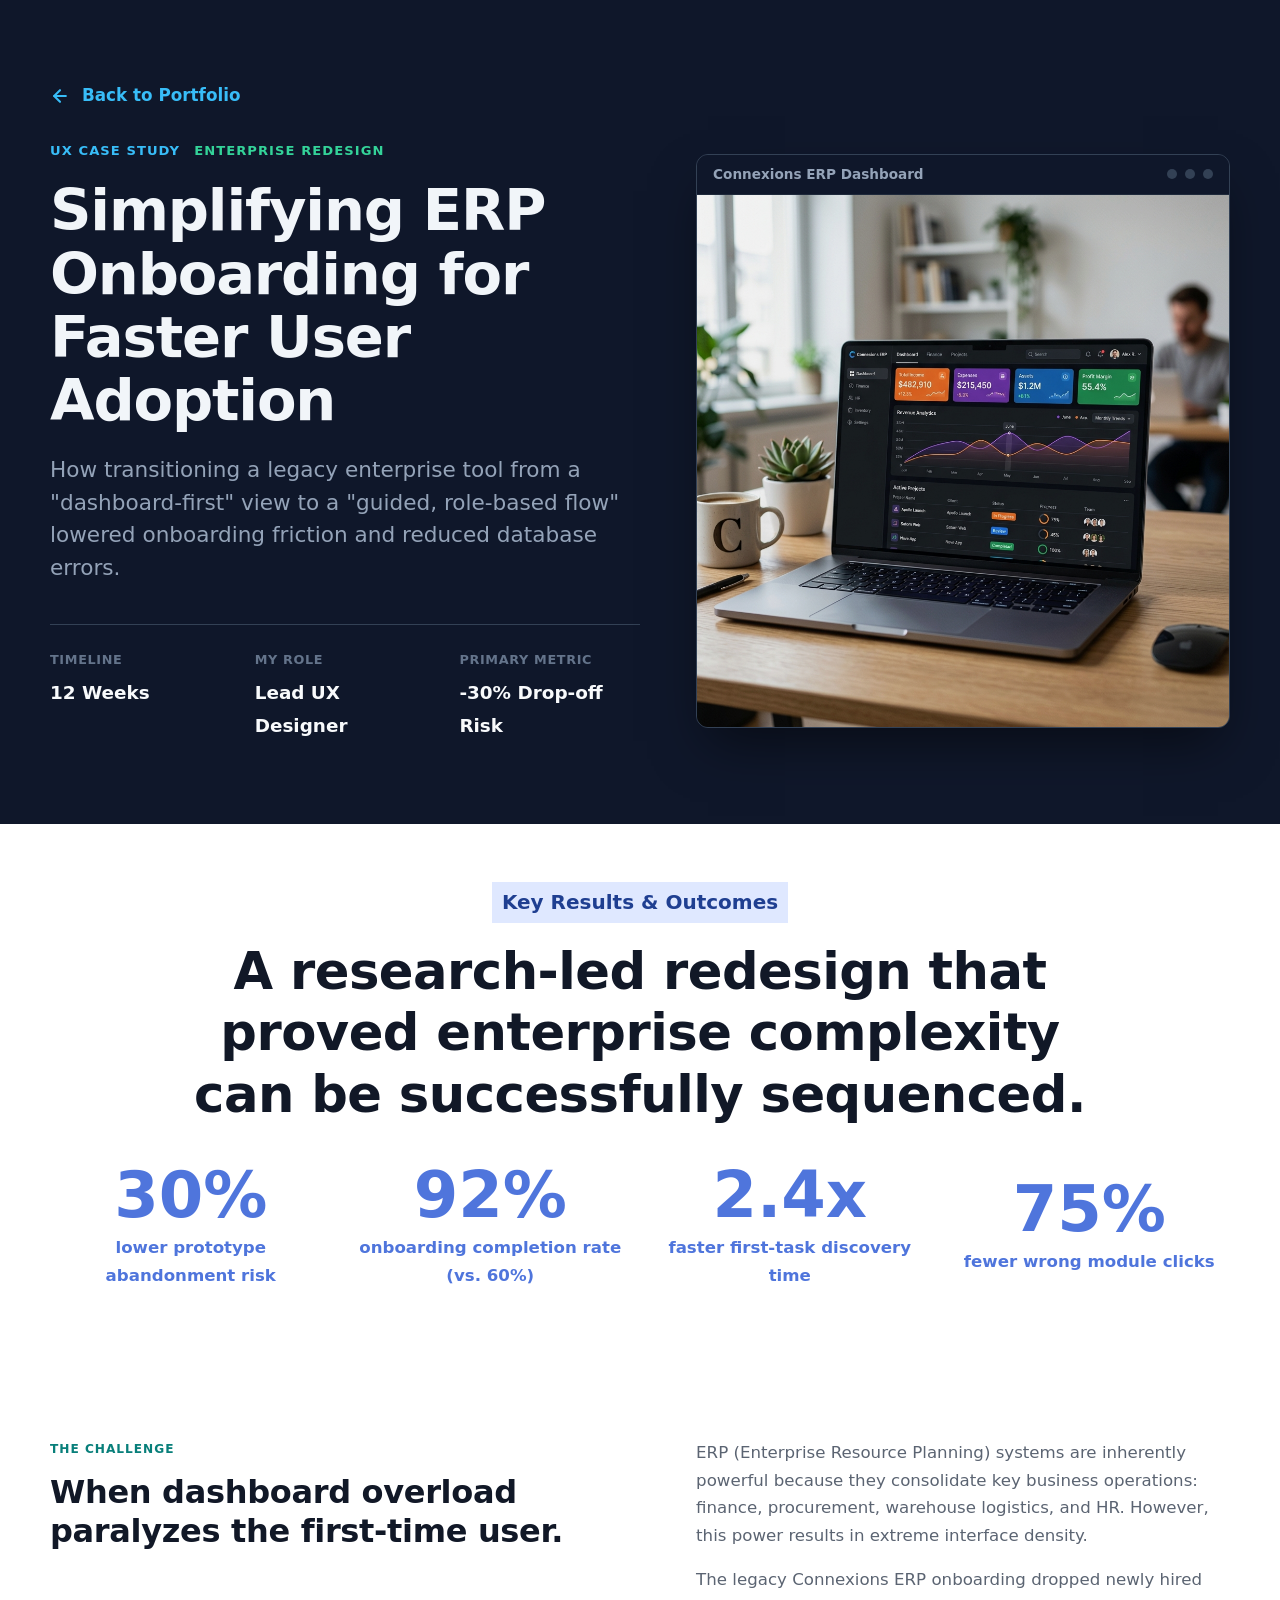
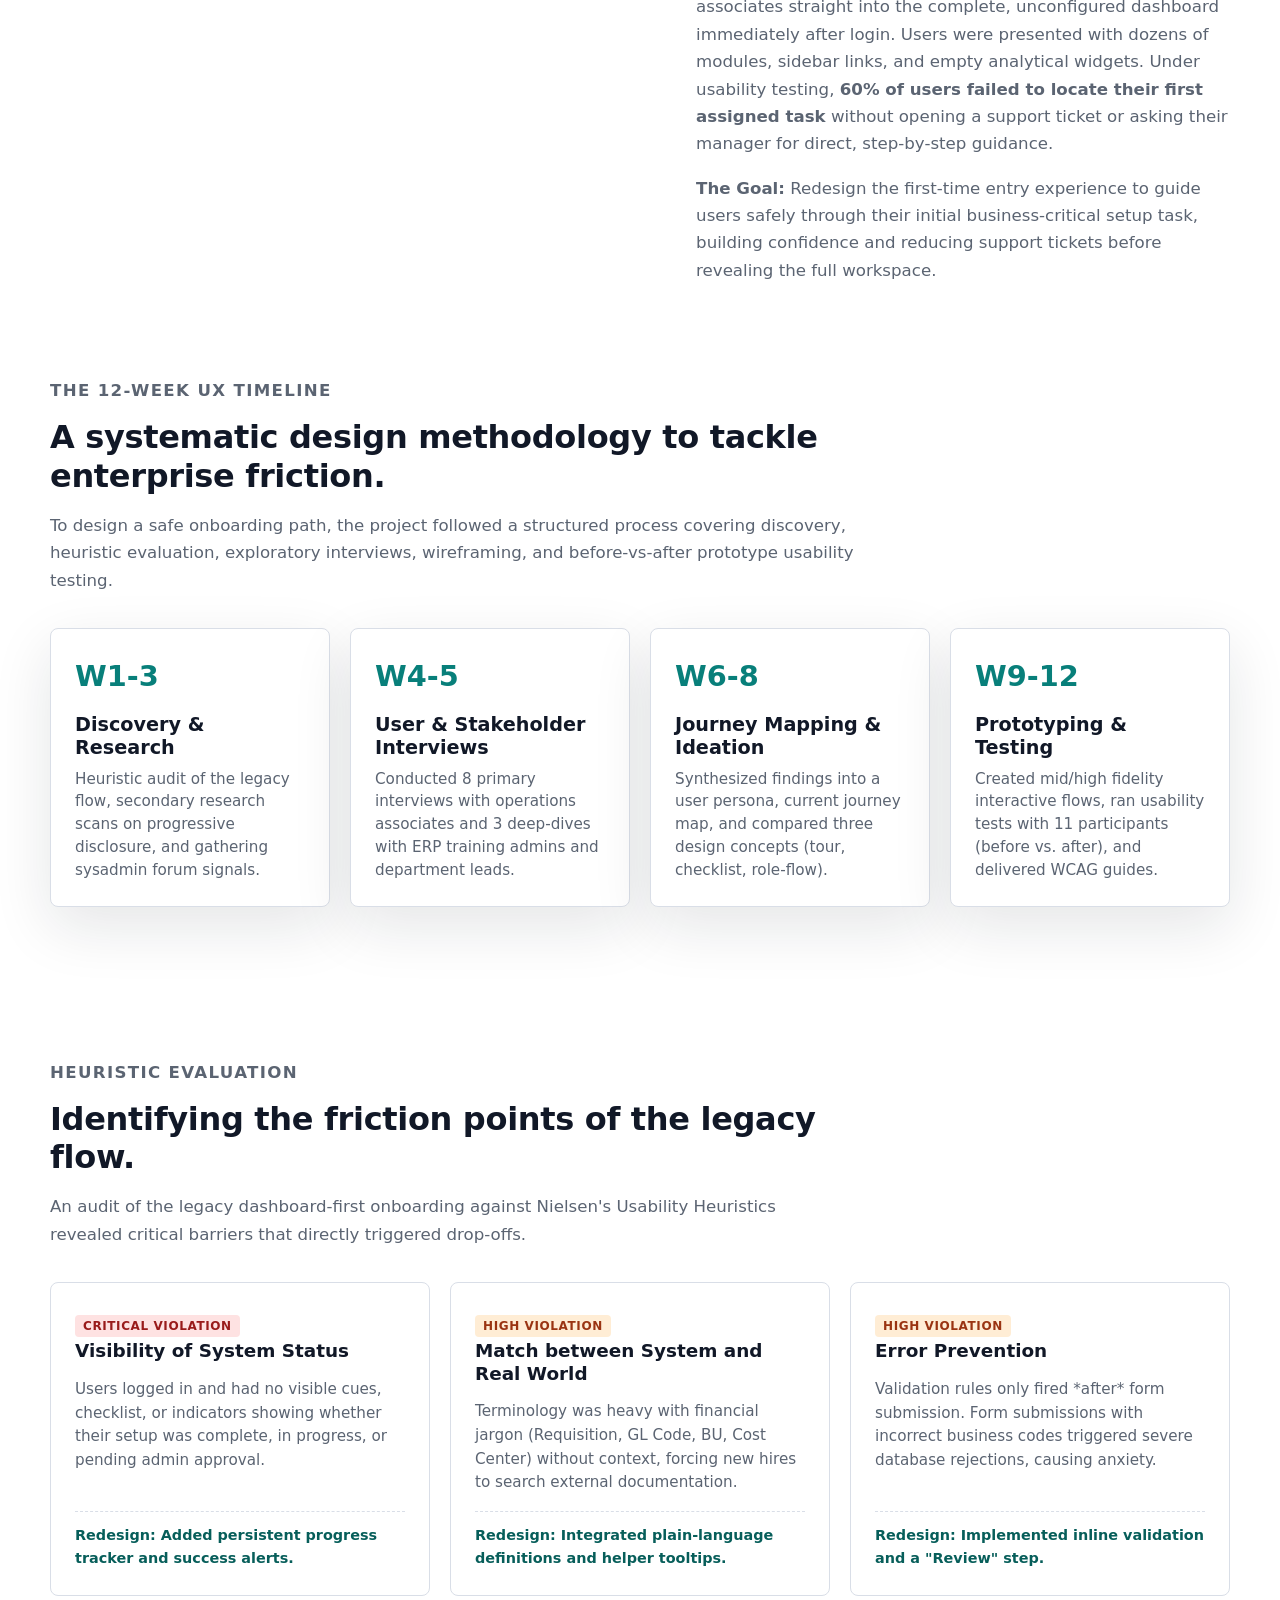
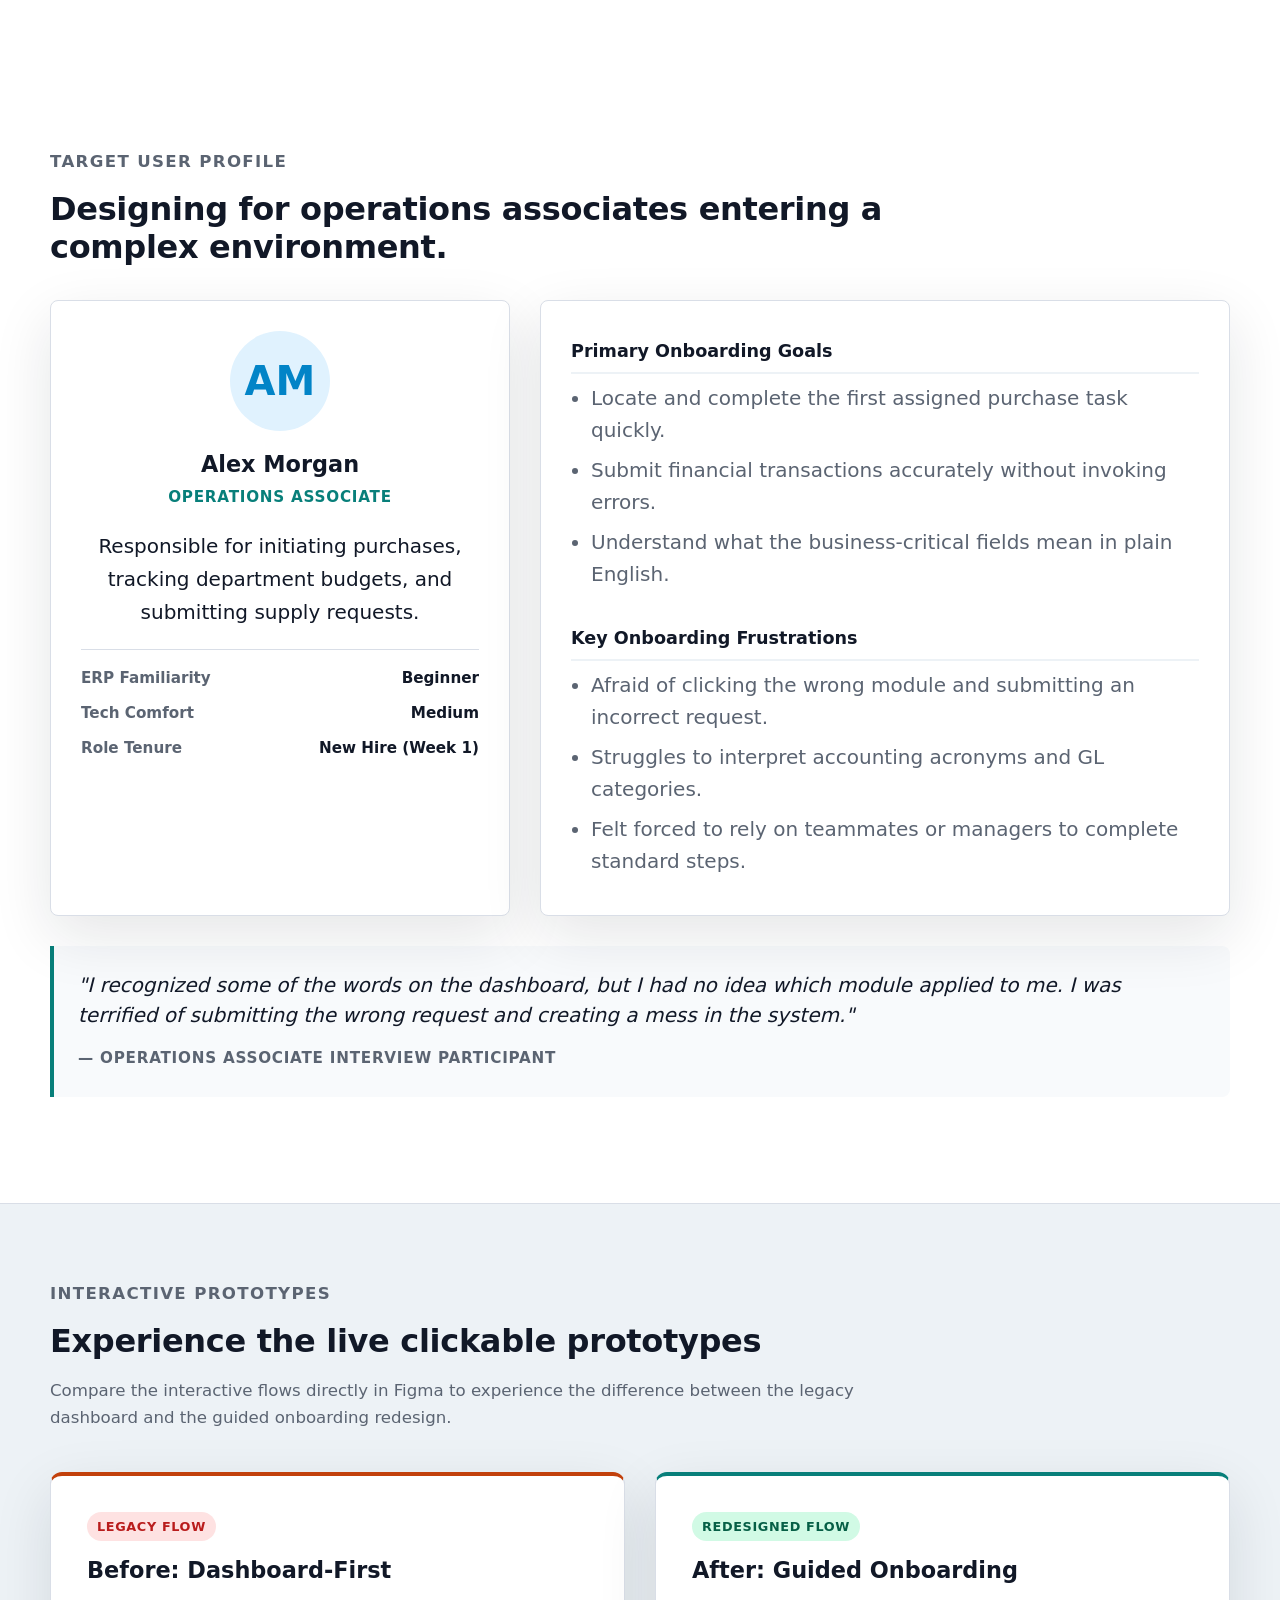
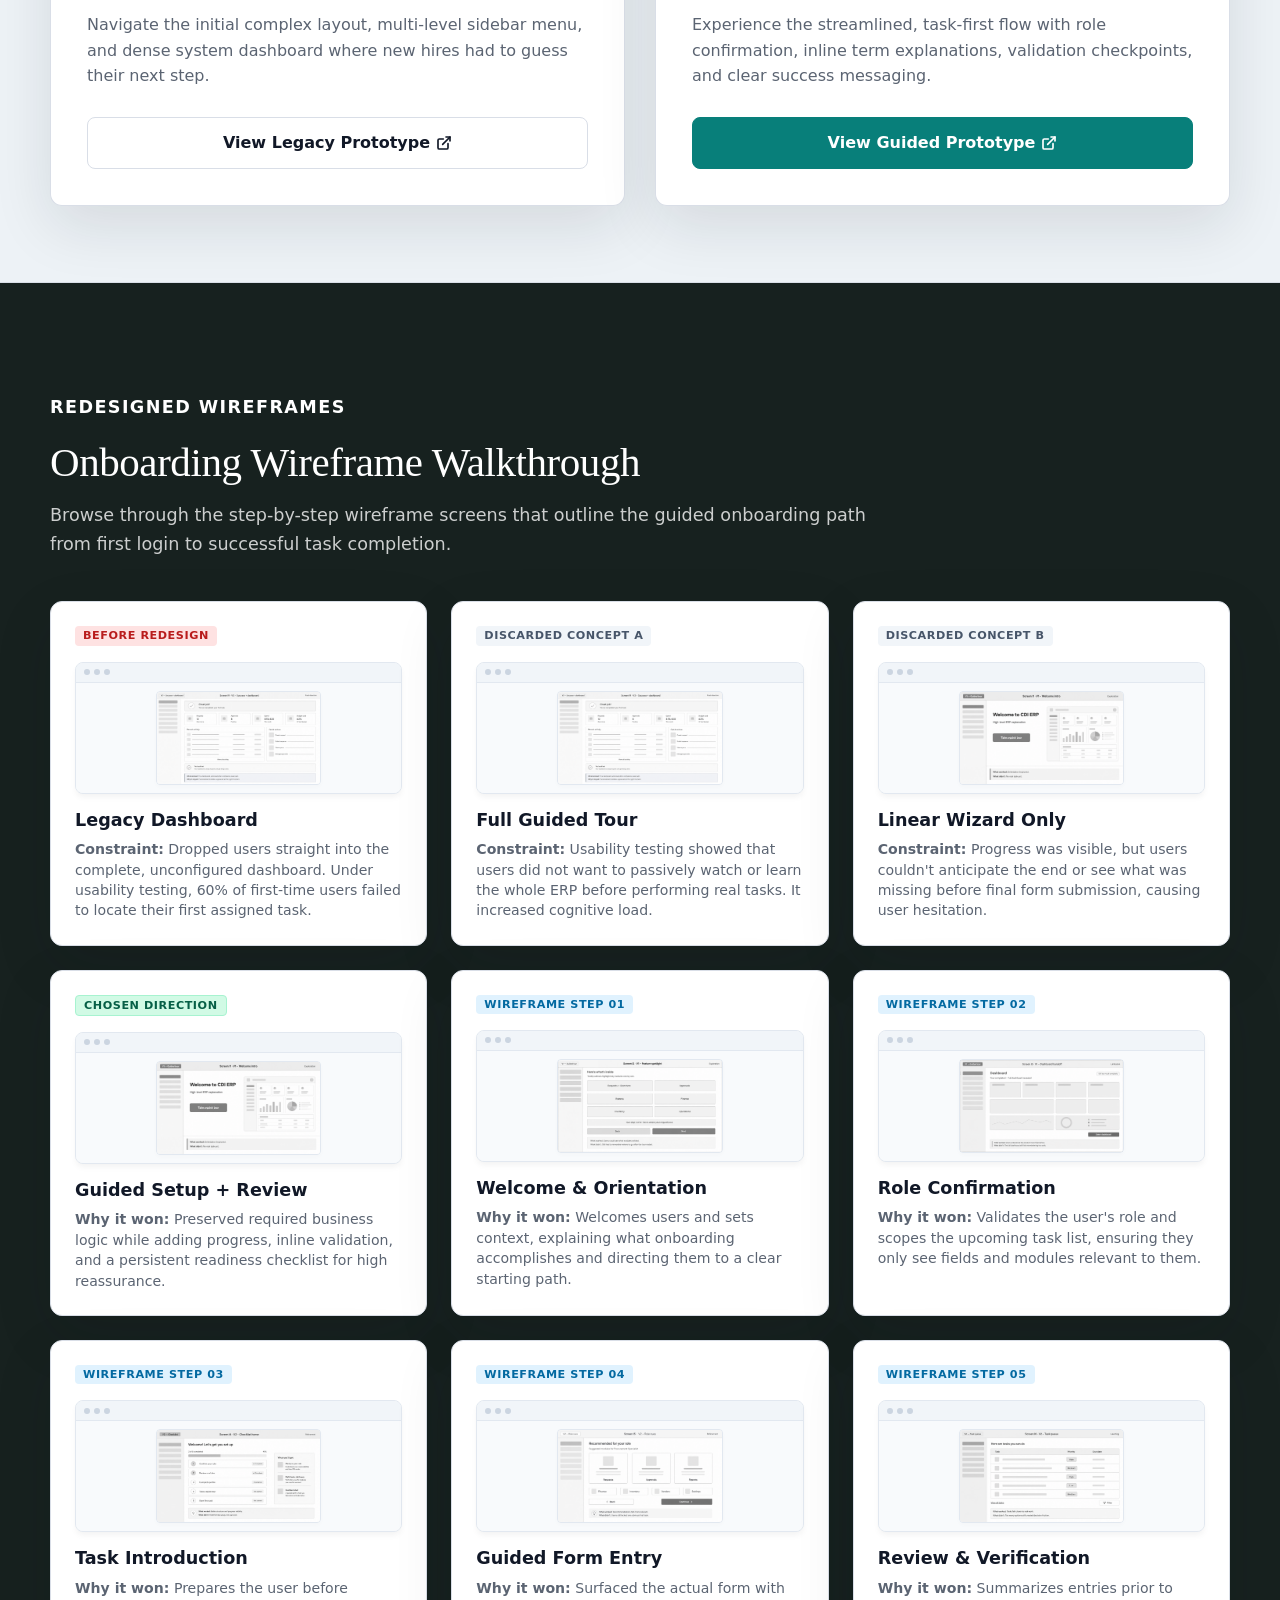
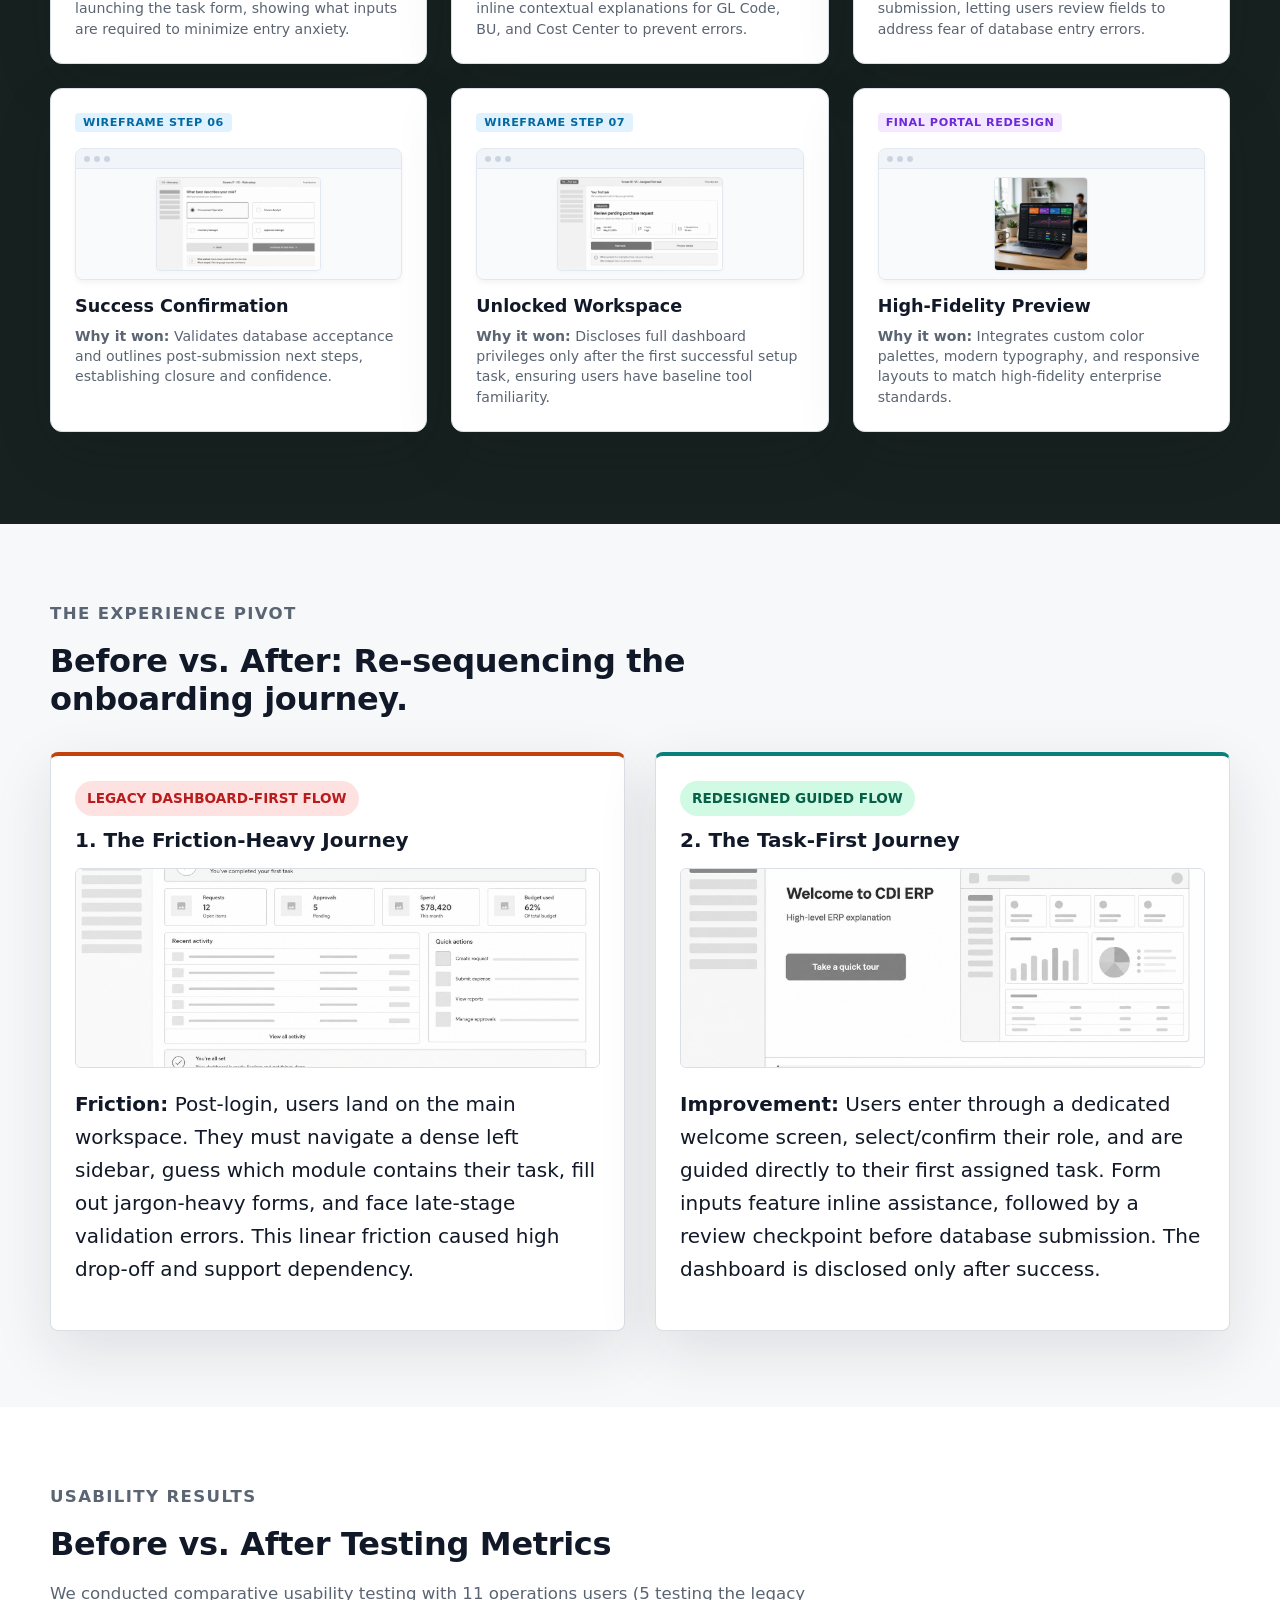
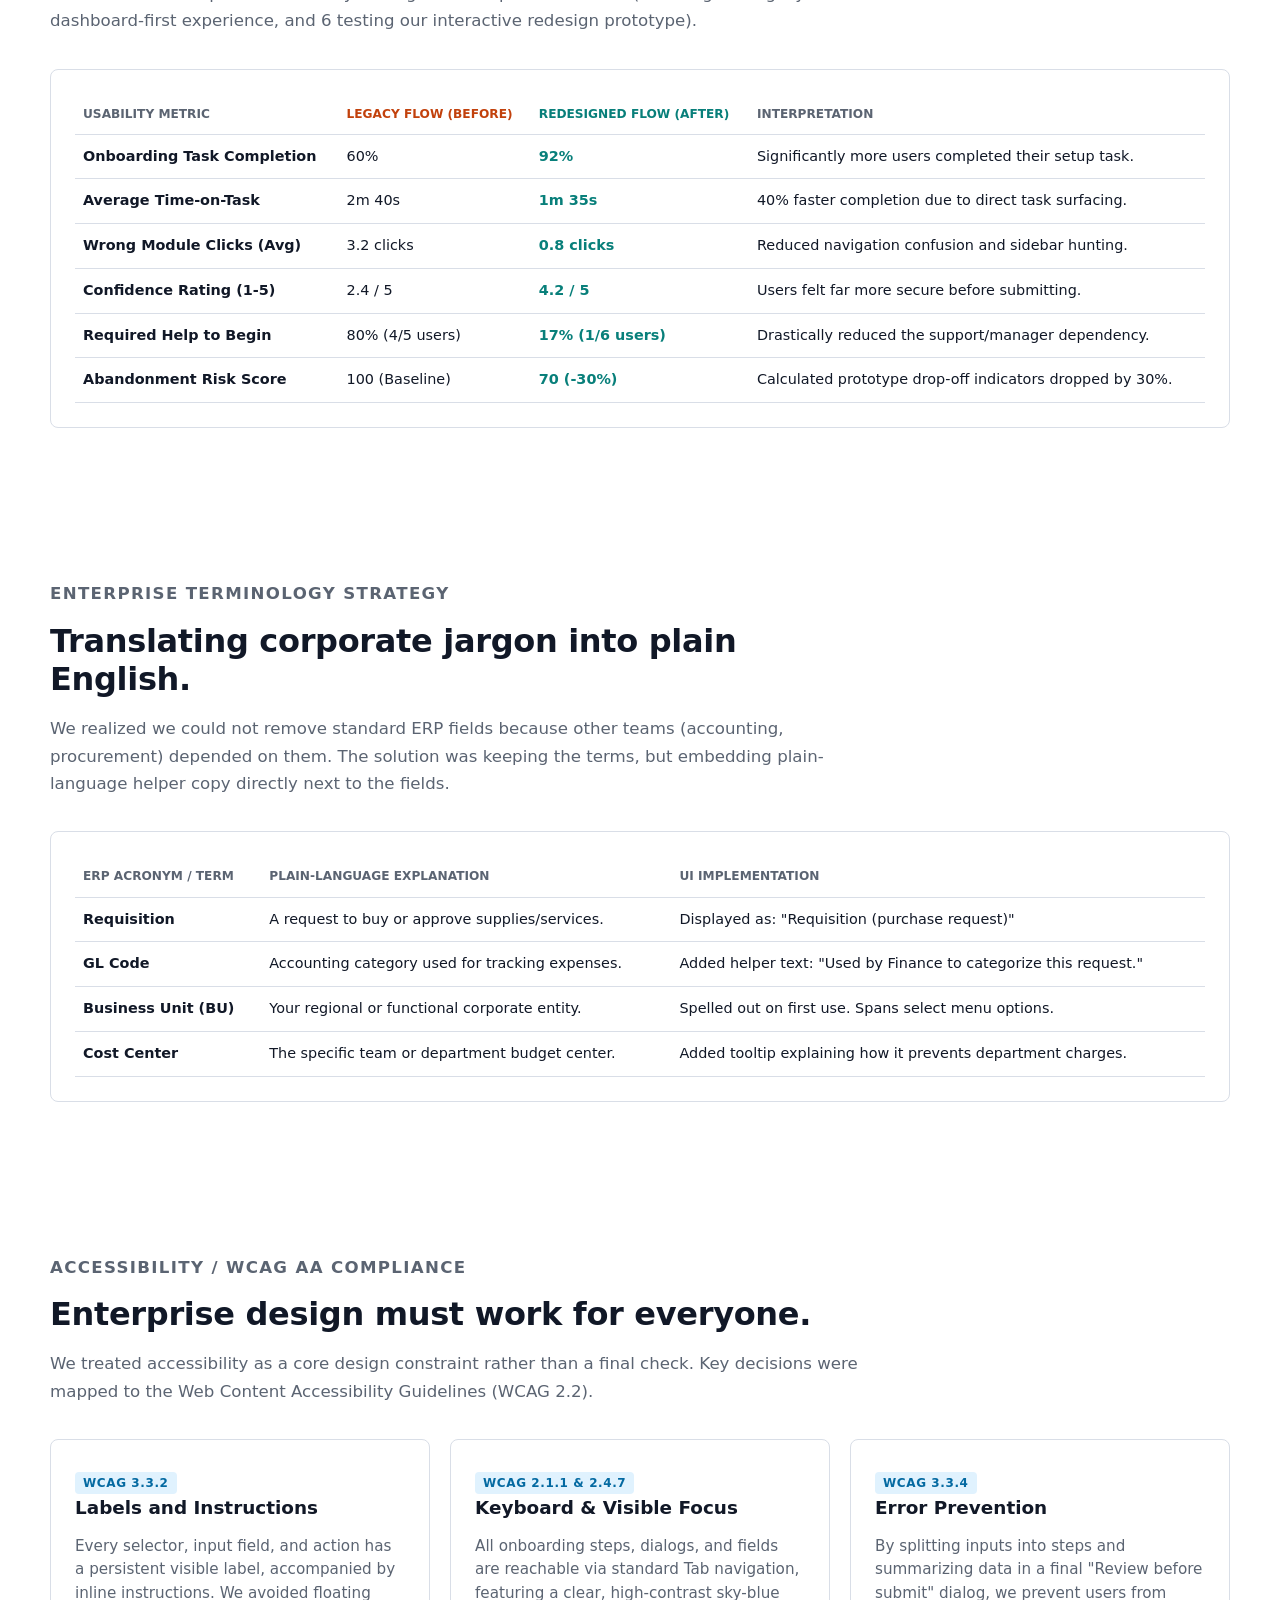
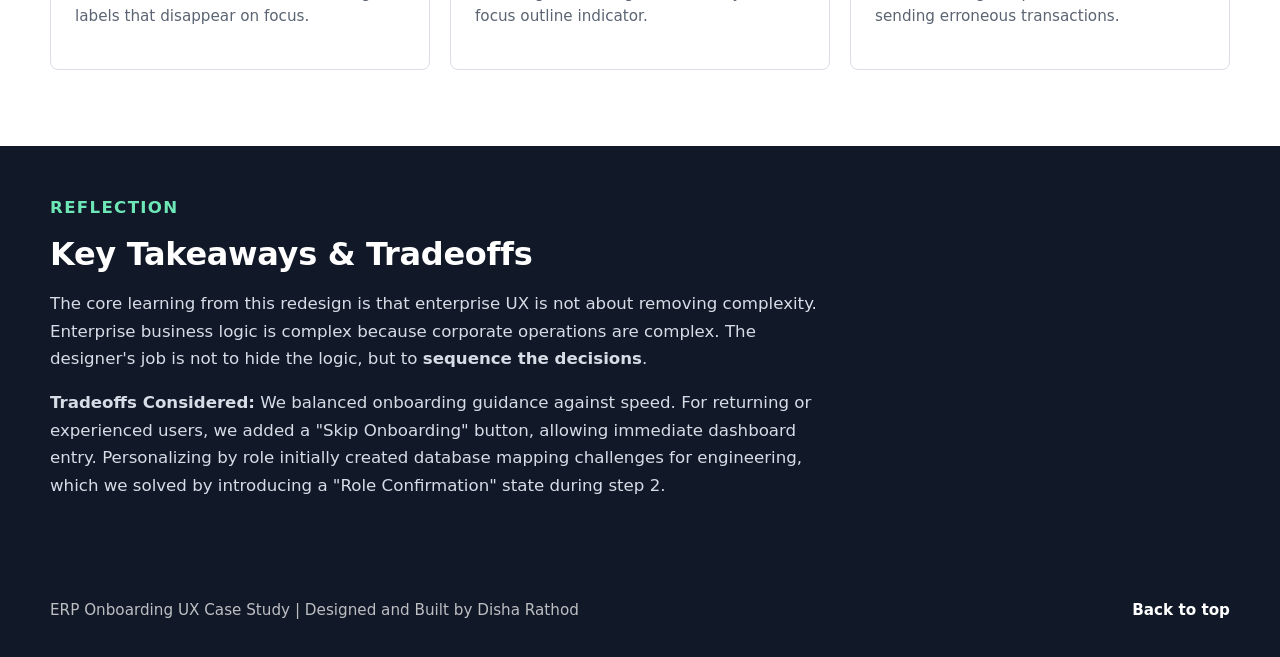
==== commit 69f53196: "Update ERP cover and Card 12 images to new premium laptop mockup and relocate journey section" ====
--- a/erp_case_study.html
+++ b/erp_case_study.html
@@ -51,7 +51,7 @@
               <i></i><i></i><i></i>
             </div>
             <div class="erp-browser-visual">
-              <img src="assets/erp/wireframe_10.png" alt="Widescreen high-fidelity redesign preview" />
+              <img src="assets/erp/hero_laptop_erp.png" alt="Widescreen high-fidelity redesign preview" />
             </div>
           </div>
         </div>
@@ -231,35 +231,7 @@
       </div>
     </section>
 
-    <!-- Before & After Comparison -->
-    <section class="process-section" id="journey">
-      <div class="section-inner">
-        <div class="section-heading">
-          <p class="eyebrow">The Experience Pivot</p>
-          <h2>Before vs. After: Re-sequencing the onboarding journey.</h2>
-        </div>
-
-        <div class="erp-comparison-grid">
-          <article class="erp-comparison-card before">
-            <span class="erp-metric-badge" style="background:#fee2e2; color:#b91c1c;">Legacy Dashboard-First Flow</span>
-            <h3>1. The Friction-Heavy Journey</h3>
-            <div class="visual-mockup">
-              <img src="assets/erp/wireframe_9.png" alt="Legacy dense dashboard before redesign" />
-            </div>
-            <p><strong>Friction:</strong> Post-login, users land on the main workspace. They must navigate a dense left sidebar, guess which module contains their task, fill out jargon-heavy forms, and face late-stage validation errors. This linear friction caused high drop-off and support dependency.</p>
-          </article>
-
-          <article class="erp-comparison-card after">
-            <span class="erp-metric-badge" style="background:#d1fae5; color:#065f46;">Redesigned Guided Flow</span>
-            <h3>2. The Task-First Journey</h3>
-            <div class="visual-mockup">
-              <img src="assets/erp/wireframe_1.png" alt="Redesigned guided entry flow" />
-            </div>
-            <p><strong>Improvement:</strong> Users enter through a dedicated welcome screen, select/confirm their role, and are guided directly to their first assigned task. Form inputs feature inline assistance, followed by a review checkpoint before database submission. The dashboard is disclosed only after success.</p>
-          </article>
-        </div>
-      </div>
-    </section>
+
 
     <!-- Interactive Figma Prototypes -->
     <section class="process-section erp-figma-section" id="figma-prototypes">
@@ -461,11 +433,41 @@
             <div class="wireframe-browser-frame">
               <div class="wireframe-browser-bar"><i></i><i></i><i></i></div>
               <div class="wireframe-image-wrapper">
-                <img src="assets/erp/wireframe_10.png" alt="Widescreen high-fidelity redesign preview" />
+                <img src="assets/erp/hero_laptop_erp.png" alt="Widescreen high-fidelity redesign preview" />
               </div>
             </div>
             <h3>High-Fidelity Preview</h3>
             <p><strong>Why it won:</strong> Integrates custom color palettes, modern typography, and responsive layouts to match high-fidelity enterprise standards.</p>
+          </article>
+        </div>
+      </div>
+    </section>
+
+    <!-- Before & After Comparison -->
+    <section class="process-section" id="journey">
+      <div class="section-inner">
+        <div class="section-heading">
+          <p class="eyebrow">The Experience Pivot</p>
+          <h2>Before vs. After: Re-sequencing the onboarding journey.</h2>
+        </div>
+
+        <div class="erp-comparison-grid">
+          <article class="erp-comparison-card before">
+            <span class="erp-metric-badge" style="background:#fee2e2; color:#b91c1c;">Legacy Dashboard-First Flow</span>
+            <h3>1. The Friction-Heavy Journey</h3>
+            <div class="visual-mockup">
+              <img src="assets/erp/wireframe_9.png" alt="Legacy dense dashboard before redesign" />
+            </div>
+            <p><strong>Friction:</strong> Post-login, users land on the main workspace. They must navigate a dense left sidebar, guess which module contains their task, fill out jargon-heavy forms, and face late-stage validation errors. This linear friction caused high drop-off and support dependency.</p>
+          </article>
+
+          <article class="erp-comparison-card after">
+            <span class="erp-metric-badge" style="background:#d1fae5; color:#065f46;">Redesigned Guided Flow</span>
+            <h3>2. The Task-First Journey</h3>
+            <div class="visual-mockup">
+              <img src="assets/erp/wireframe_1.png" alt="Redesigned guided entry flow" />
+            </div>
+            <p><strong>Improvement:</strong> Users enter through a dedicated welcome screen, select/confirm their role, and are guided directly to their first assigned task. Form inputs feature inline assistance, followed by a review checkpoint before database submission. The dashboard is disclosed only after success.</p>
           </article>
         </div>
       </div>
--- a/styles.css
+++ b/styles.css
@@ -2338,6 +2338,64 @@
   color: #d7e2dd;
 }
 
+.gift-prototype-link-card {
+  margin-top: 24px;
+  padding: 34px 36px;
+  border: 1px solid var(--gift-line);
+  border-top: 5px solid var(--gift-teal);
+  border-radius: 8px;
+  background: var(--gift-surface);
+  color: var(--gift-ink);
+  box-shadow: 0 22px 60px rgba(0, 0, 0, 0.18);
+}
+
+.gift-prototype-badge {
+  display: inline-flex;
+  align-items: center;
+  min-height: 28px;
+  margin-bottom: 18px;
+  padding: 0 12px;
+  border-radius: 999px;
+  background: rgba(11, 127, 125, 0.14);
+  color: var(--gift-teal);
+  font-size: 0.78rem;
+  font-weight: 900;
+  letter-spacing: 0.06em;
+  text-transform: uppercase;
+}
+
+.gift-prototype-link-card h3 {
+  margin: 0 0 18px;
+  color: var(--gift-ink);
+  font-size: clamp(1.45rem, 2.5vw, 2rem);
+  line-height: 1.12;
+}
+
+.gift-prototype-link-card p {
+  max-width: 780px;
+  margin-bottom: 28px;
+  color: var(--gift-muted);
+  font-size: 1.05rem;
+}
+
+.gift-prototype-button {
+  display: flex;
+  align-items: center;
+  justify-content: center;
+  min-height: 52px;
+  width: 100%;
+  border-radius: 8px;
+  background: var(--gift-teal);
+  color: #ffffff;
+  font-weight: 900;
+  text-align: center;
+  text-decoration: none;
+}
+
+.gift-prototype-button:hover {
+  background: #075f5d;
+}
+
 .planner-prototype-frame {
   display: grid;
   grid-template-columns: 230px minmax(0, 1fr);
@@ -2839,14 +2897,20 @@
 
 .outcome-grid {
   align-items: start;
+  grid-template-columns: minmax(0, 0.85fr) minmax(0, 1.15fr);
+  gap: 40px;
 }
 
 .outcome-cards {
-  grid-template-columns: 1fr;
+  grid-template-columns: repeat(2, minmax(0, 1fr));
 }
 
 .outcome-cards article {
   padding: 24px;
+}
+
+.outcome-cards article:last-child {
+  grid-column: span 2;
 }
 
 .gift-footer {
@@ -3064,6 +3128,10 @@
     grid-template-columns: 1fr;
   }
 
+  .outcome-cards article:last-child {
+    grid-column: auto;
+  }
+
   .gift-cover-panel {
     min-height: 240px;
   }
